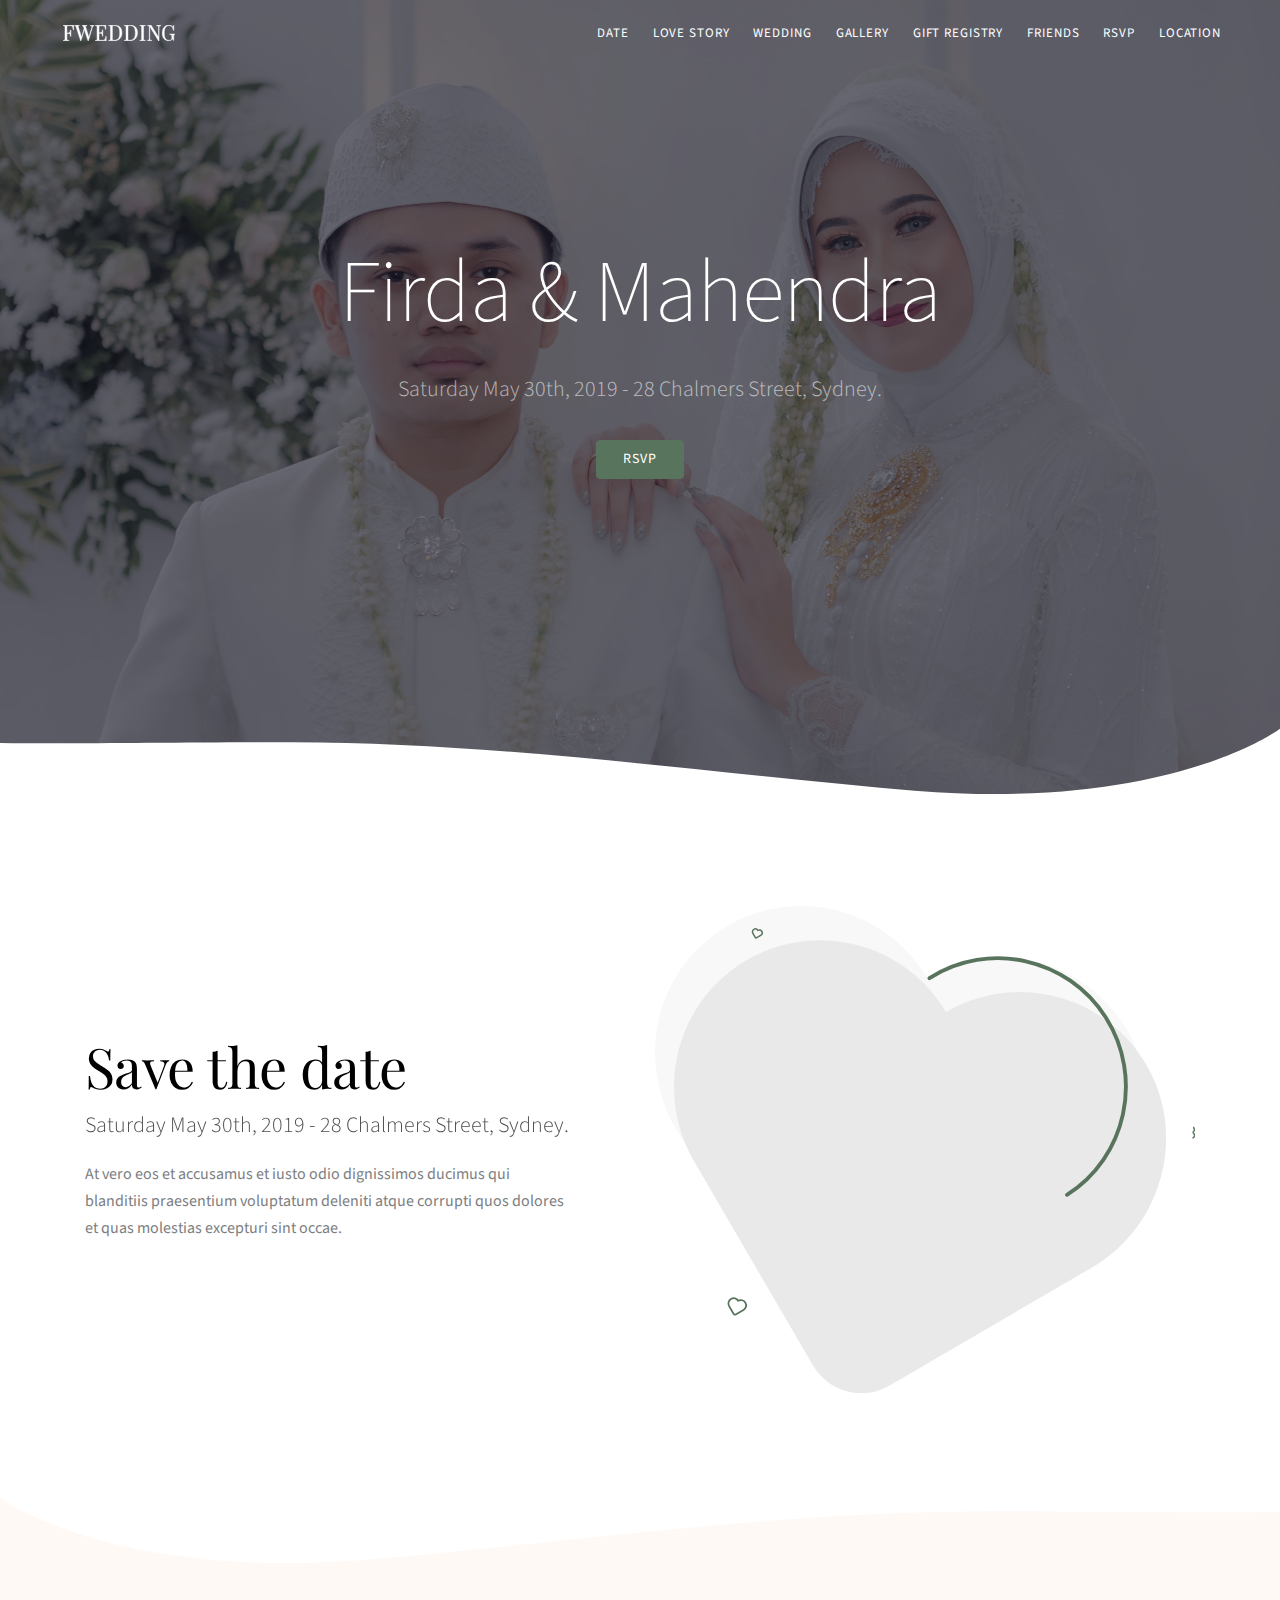
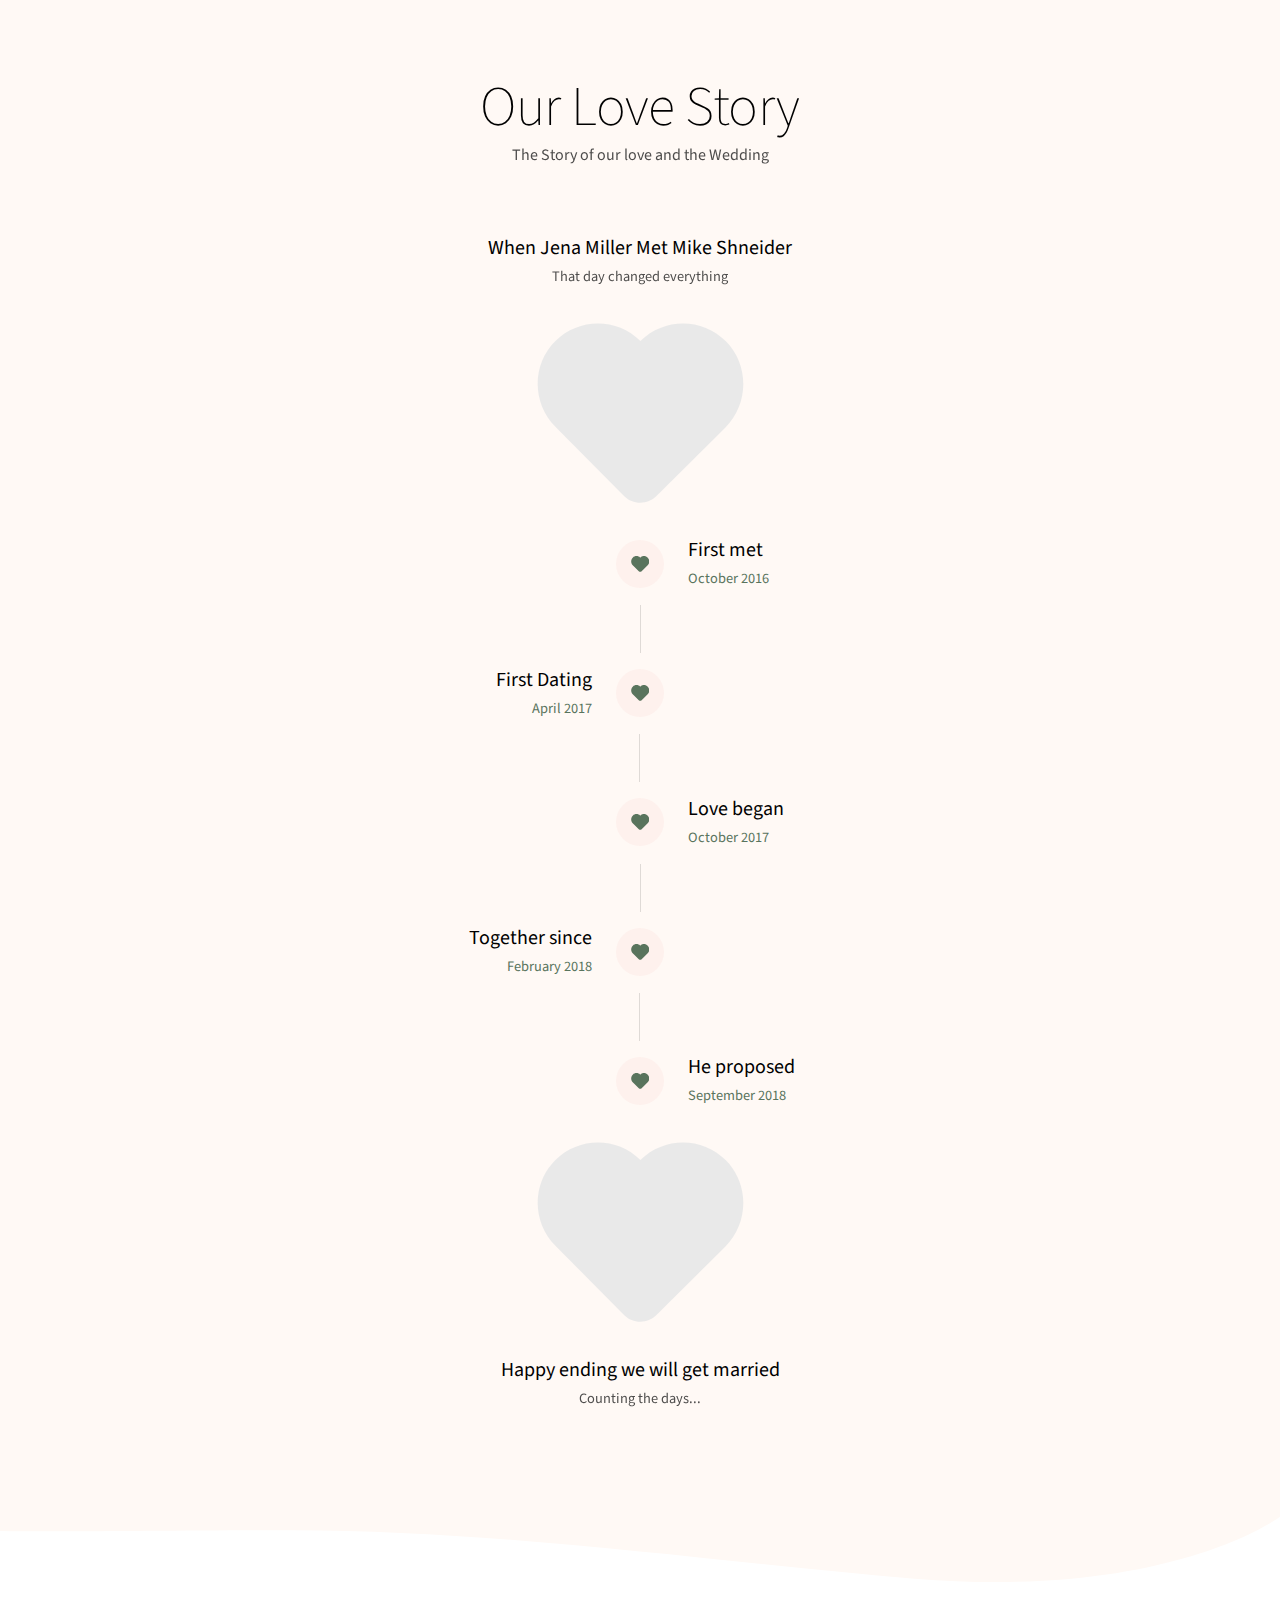
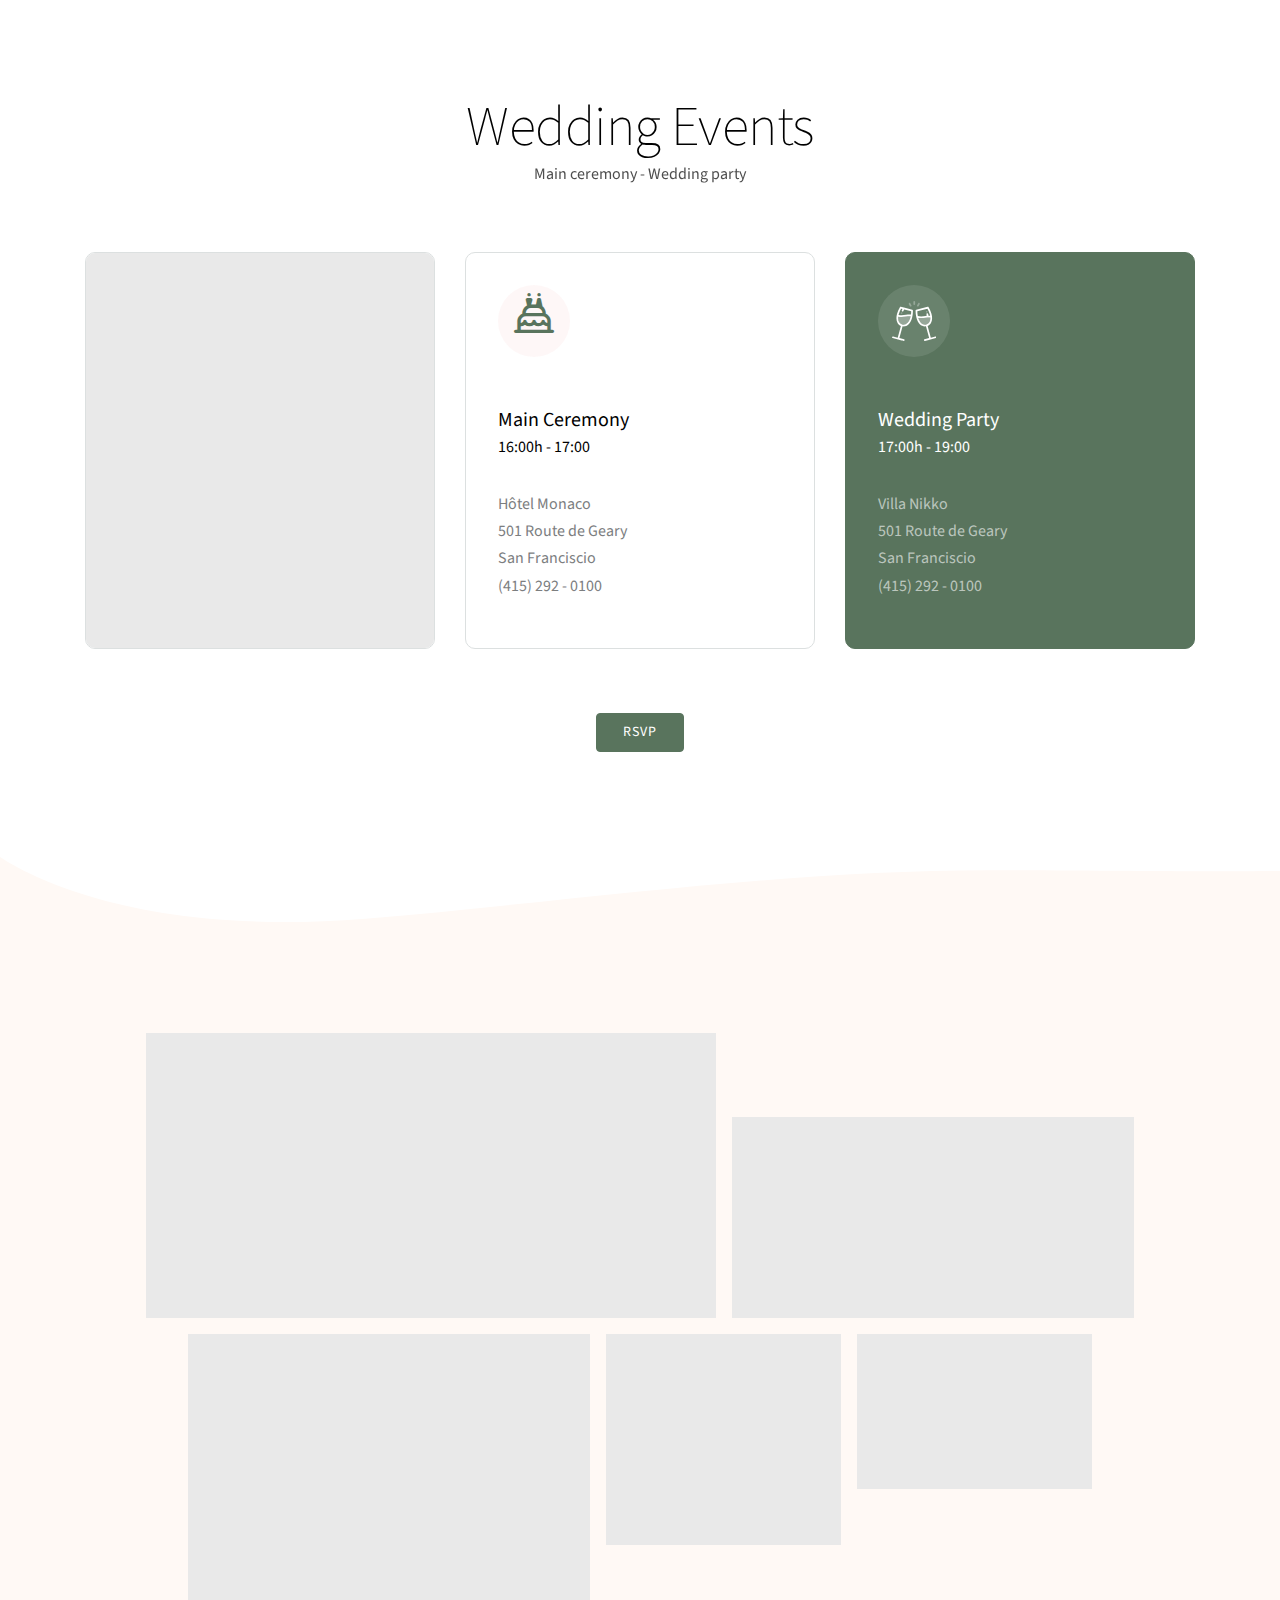
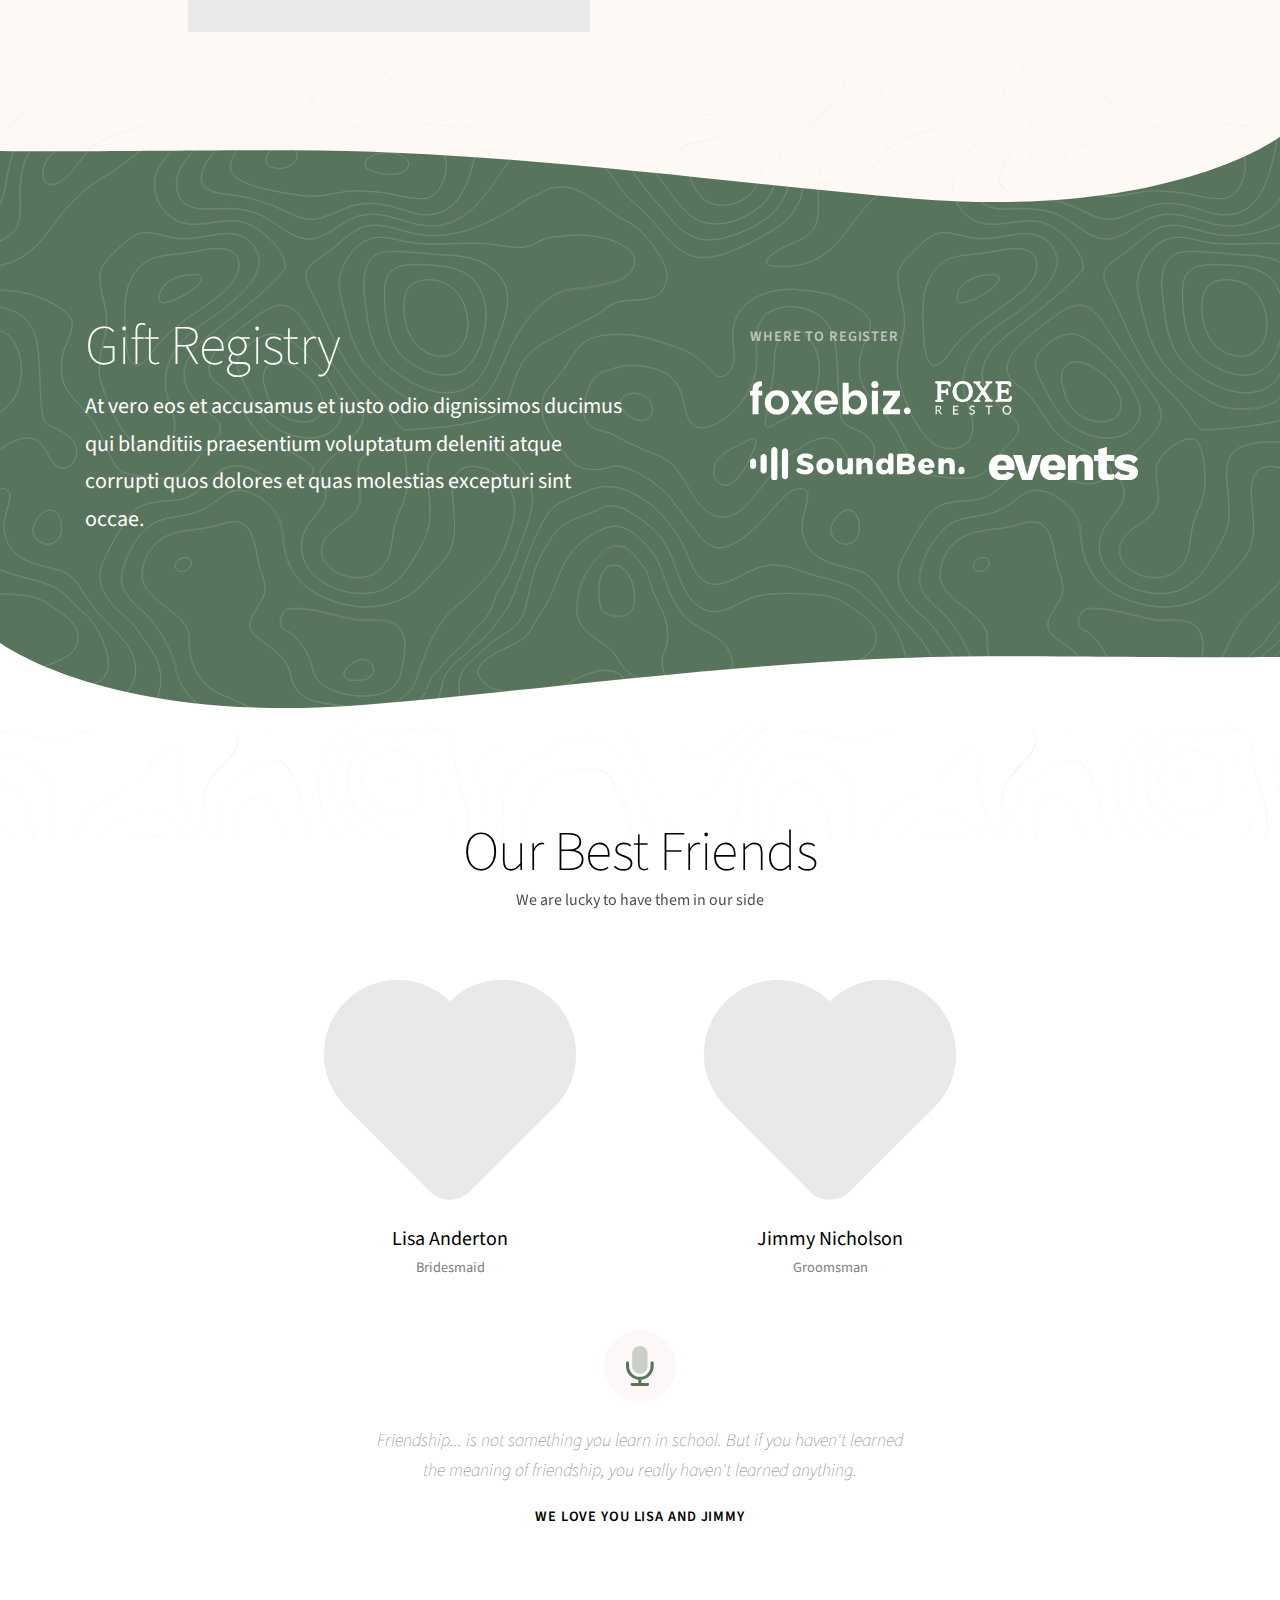
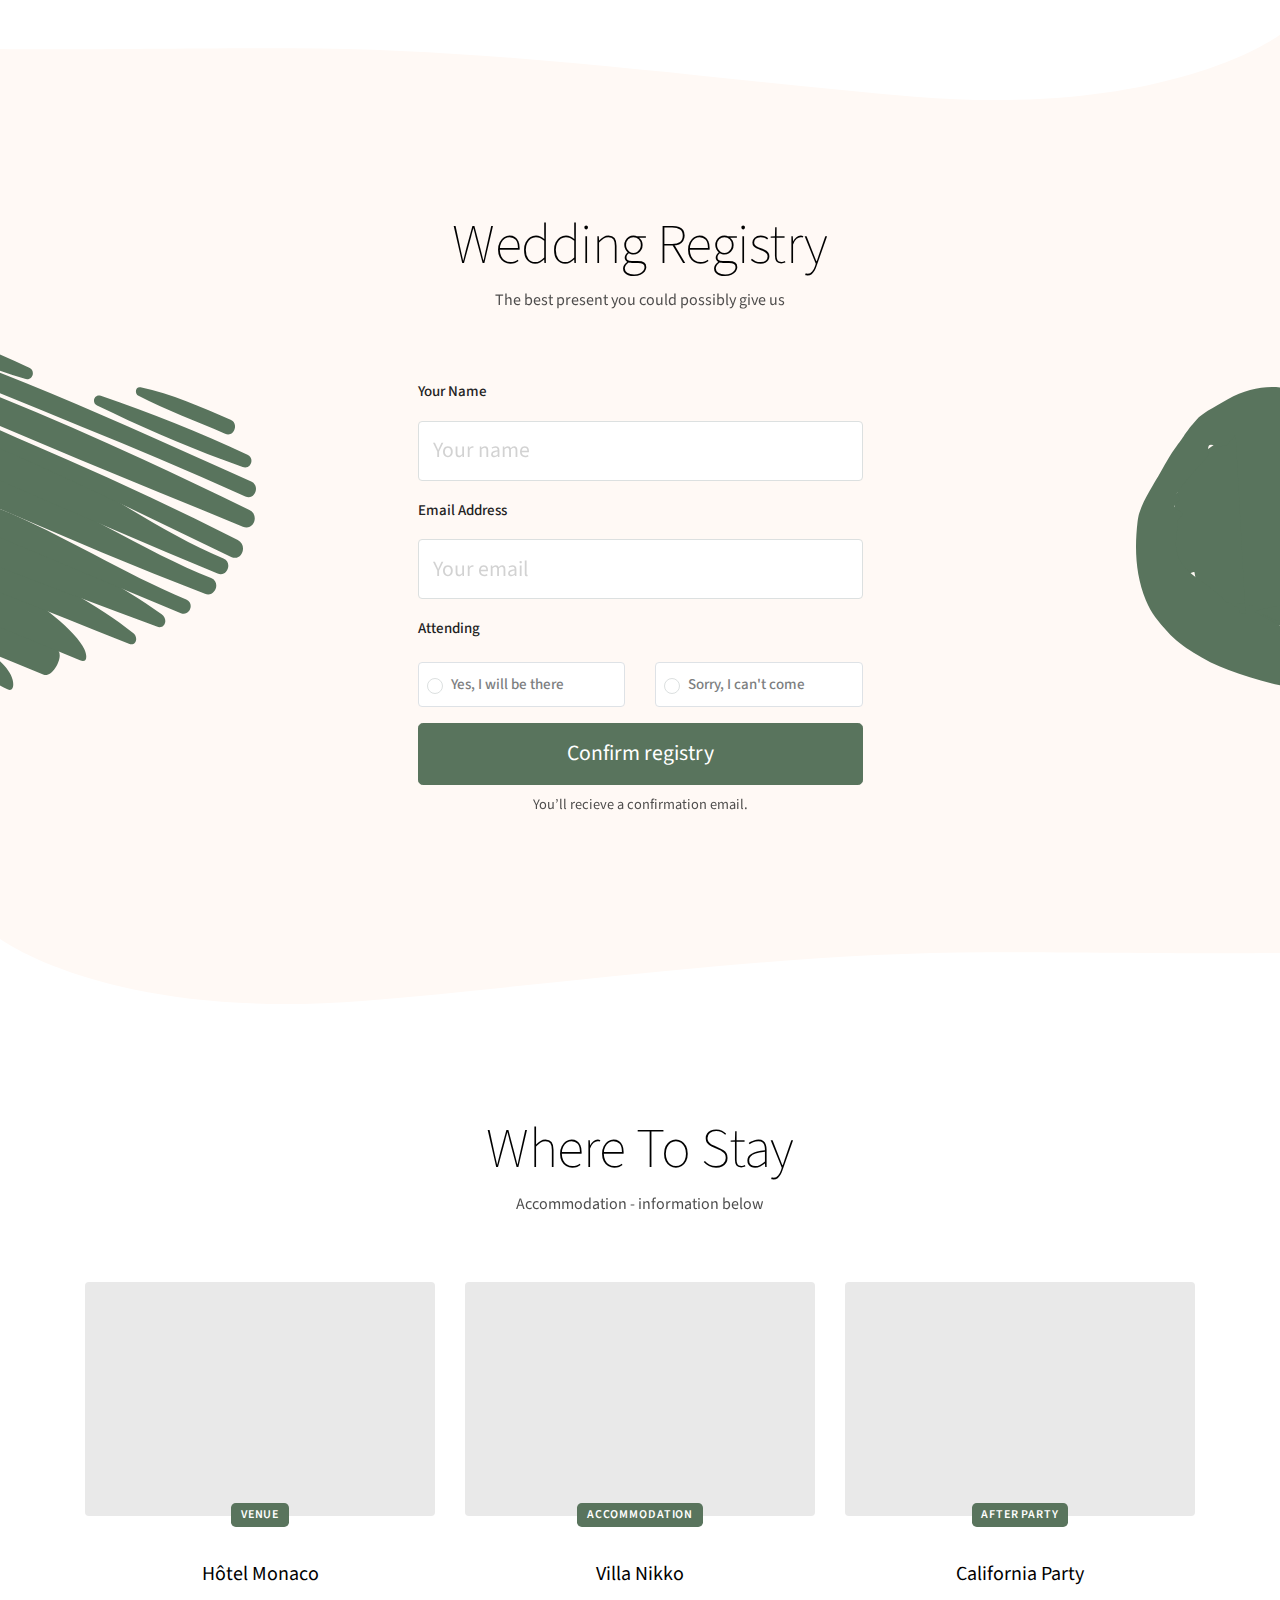
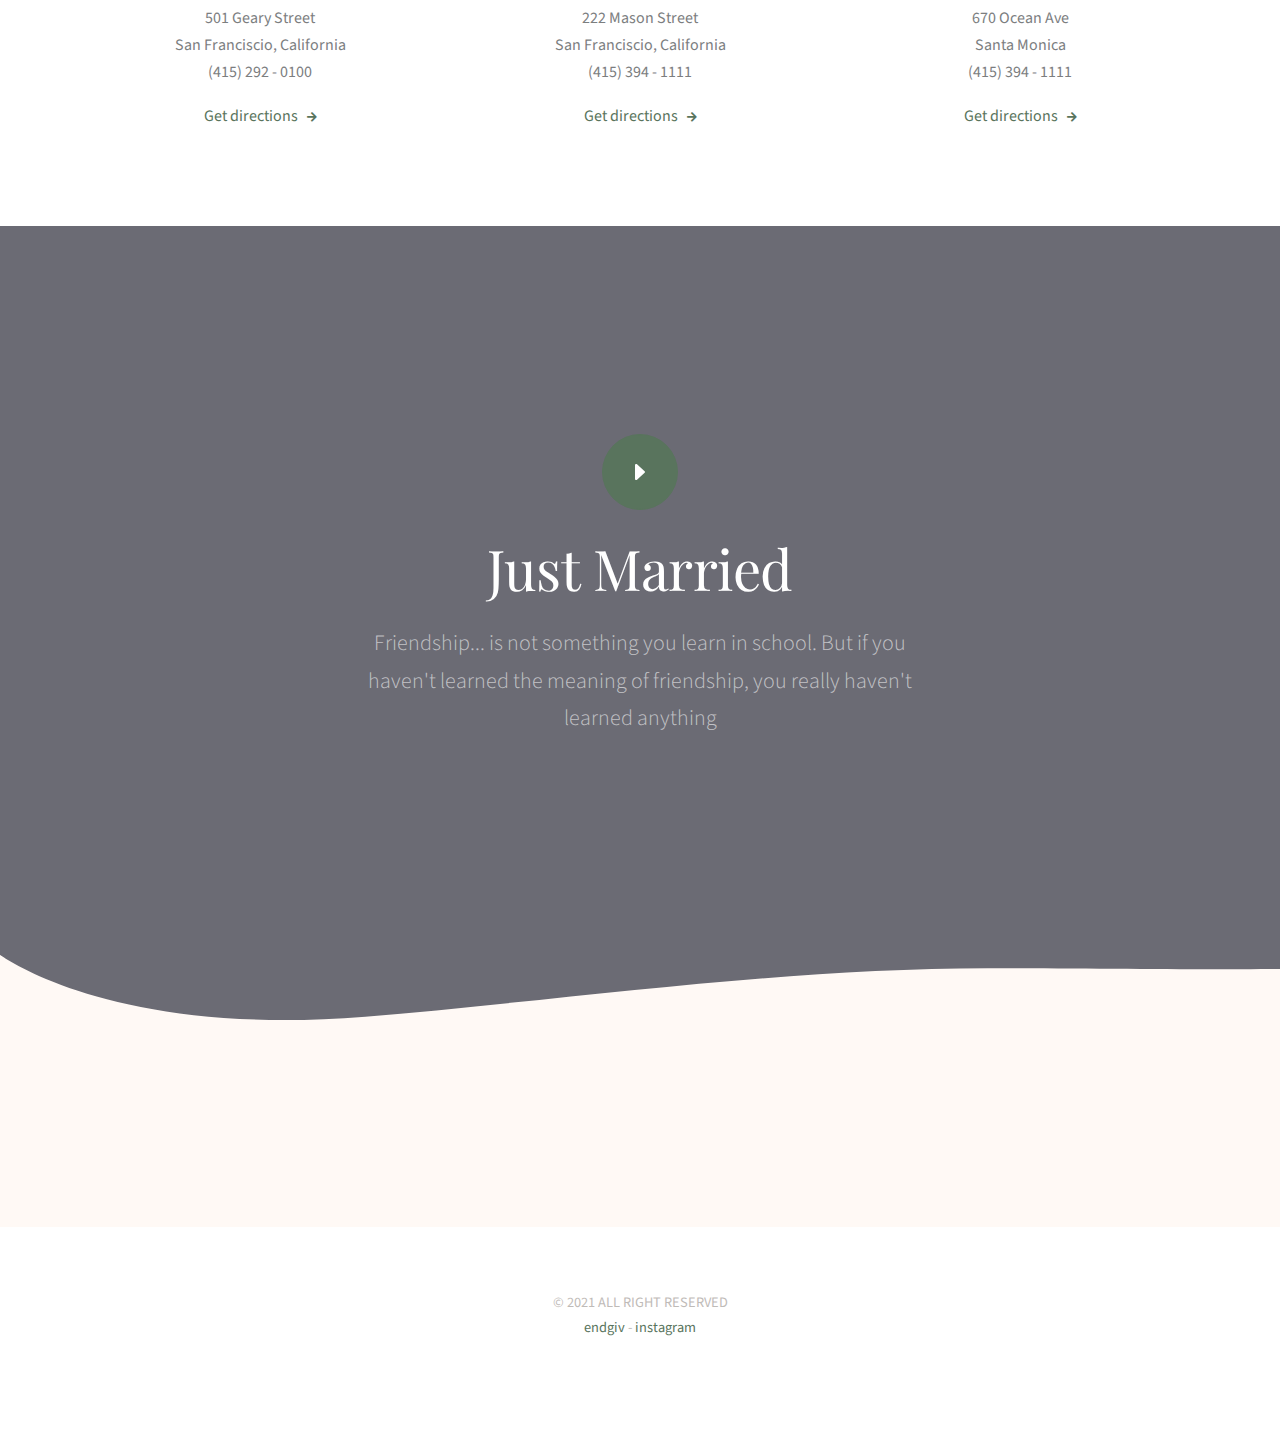
==== index.html @ cffd539f "add" ====
<!DOCTYPE html>
<html lang="en">
   <head>
      <!-- Metas -->
      <meta charset="utf-8">
      <title>Firda Mahendra Wedding</title>
      <meta name="description" content="">
      <meta name="viewport" content="width=device-width, initial-scale=1.0">
      <!-- Css -->
      <link href="css/bootstrap.css" rel="stylesheet" type="text/css" media="all" />
      <link href="css/main.css" rel="stylesheet" type="text/css" media="all" />
      <link href="css/magnific-popup.css" rel="stylesheet" type="text/css" media="all" />
      <link href="css/fonts.css" rel="stylesheet" type="text/css" media="all" />
      <link href="https://fonts.googleapis.com/css?family=Playfair+Display" rel="stylesheet">
      <link href="https://fonts.googleapis.com/css?family=Source+Sans+Pro:200,300,400,600,700" rel="stylesheet">
      <link href="css/uicons-regular-rounded.css" rel="stylesheet">
   </head>
   <body>
      <!-- Preloader -->
      <div class="loader">
         <!-- Preloader inner -->
         <div class="loader-inner">
            <svg width="120" height="220" viewbox="0 0 100 100" class="loading-spinner" version="1.1" xmlns="http://www.w3.org/2000/svg">
               <circle class="spinner" cx="50" cy="50" r="21" fill="#ffffff" stroke-width="2" />
            </svg>
         </div>
         <!-- End preloader inner -->
      </div>
      <!-- End preloader-->
      <!--Wrapper-->
      <div class="wrapper">
         <!--Header-->
         <header class="header default">
            <div class="header-section">
               <!--Container-->
               <div class="container-fluid ">
                  <nav class="navbar navbar-expand-lg header-navbar ml-0 ml-lg-5">
                     <a class=" navbar-brand navbar-logo scroll" href="#wrapper">
                     <img class="mb-0 logo-light" src="assets/svg/logo-light.svg" alt="">
                     <img class="mb-0 logo-dark" src="assets/svg/logo-dark.svg" alt="">
                     </a>
                     <button class="navbar-toggler btn-navbar-toggler" type="button" data-toggle="collapse" data-target=".nav-menu" aria-expanded="true" aria-label="Toggle navigation">
                     <span class="fa fa-bars"></span>
                     </button>
                     <div class="nav-menu collapse navbar-collapse navbar-collapse justify-content-end mr-5 ">
                        <ul class=" navbar-nav  header-navbar-nav">
                           <li><a class=" nav-link scroll" href="#resto">Date</a></li>
                           <li><a class=" nav-link scroll" href="#story">Love Story</a></li>
                           <li><a class=" nav-link scroll" href="#wedding">Wedding</a></li>
                           <li><a class=" nav-link scroll" href="#gallery">Gallery</a></li>
                           <li><a class=" nav-link scroll" href="#gift">Gift Registry</a></li>
                           <li><a class=" nav-link scroll" href="#friends">Friends</a></li>
                           <li><a class=" nav-link scroll" href="#rsvp">Rsvp</a></li>
                           <li><a class=" nav-link scroll" href="#location">Location</a></li>
                        </ul>
                     </div>
                  </nav>
               </div>
               <!--End container-->
            </div>
            
            
         </header>
         <!--Container-->
         <div class="container-fluid ">
            <nav class="navbar navbar-dark card card-body bg-primary navbar-expand d-md-none d-lg-none d-xl-none fixed-bottom justify-content-center show p-0">
                  <ul class="navbar-nav nav-justified w-100 d-flex align-items-center">
                     <li class="nav-item small"><a class=" nav-link text-center scroll" href="#resto">
                        <span class="fi fi-rr-calendar"></span><br>
                        <span class="small">Date</span></a></li>
                     <li class="nav-item small "><a class=" nav-link text-center scroll" href="#wedding">
                        <span class="fi fi-rr-cake-wedding"></span><br>
                        <span class="small">Wedding</span></a></li>
                     <li class="nav-item card large"><a class=" nav-link text-center scroll text-primary" href="#wrapper">
                        <span class="fa fa-home "></span><br>
                        <span class="small">Home</span></a></li>
                     <li class="nav-item small "><a class=" nav-link text-center scroll" href="#rsvp">
                        <span class="fi fi-rr-envelope"></span><br>
                        <span class="small">RSVP</span></a></li>
                     <li class="nav-item small "><a class=" nav-link text-center scroll" href="#location">
                        <span class="fi fi-rr-marker"></span><br>
                        <span class="small">Location</span></a></li>
                  </ul>
            </nav>
         </div>
         <!--End container-->
         <!--End header-->
         <!--Hero section-->
         <section class="gradient-overlay gradient-overlay-dark ">
            <img class="bg-image" src="assets/img/cover.jpg" alt="">
            <div class="container">
               <!--row-->
               <div class="row min-vh-80 align-items-center z-index-2 position-relative text-center">
                  <div class="col-12">
                     <h1 class="display-2  text-white mb-4">Firda &amp; Mahendra</h1>
                     <p class="font-weight-300 text-light  lead mb-5 ">Saturday May 30th, 2019 - 28 Chalmers Street, Sydney. </p>
                     <a href="#rsvp" class="btn btn-primary btn-wide-sm btn-sm  scroll">RSVP</a>
                  </div>
               </div>
               <!--End row-->
            </div>
            <!--End container-->
            <div class="curved-decoration ">


              <svg width="100%" height="100%" version="1.1" xmlns="http://www.w3.org/2000/svg" xmlns:xlink="http://www.w3.org/1999/xlink" x="0px" y="0px"
    viewBox="0 0 2560 168.6227" enable-background="new 0 0 2560 168.6227" xml:space="preserve">
<g>
</g>
<g>
   <path d="M2560,0c0,0-219.6543,165.951-730.788,124.0771c-383.3156-31.4028-827.2138-96.9514-1244.7139-96.9514
      c-212.5106,0-439,3.5-584.4982,1.5844l0,139.9126h2560V0z"/>
</g>
</svg>
            </div>
         </section>
         <!--End hero section-->
         <!--Date section-->
         <section id="resto" class=" ">
            <div class="container spacer-double-lg">
               <div class="row justify-content-lg-between align-items-center">
                  <div class="col-md-6 mb-5 mb-md-0">
                     <div class="pr-md-4">
                        <h1 class="font-secondary display-4">Save the date</h1>
                        <p class="lead font-weight-300 text-dark-gray opacity-8">Saturday May 30th, 2019 - 28 Chalmers Street, Sydney.</p>
                        <p class="mb-4 pr-5">At vero eos et accusamus et iusto odio dignissimos ducimus qui blanditiis praesentium voluptatum deleniti atque corrupti quos dolores et quas molestias excepturi sint occae.</p>
                        <div class="countdown row text-center"></div>
                     </div>
                  </div>
                  <div class="col-md-6">
                     <div class="svg-mask-container">
                        <svg version="1.1" id="p.svg" xmlns="http://www.w3.org/2000/svg" xmlns:xlink="http://www.w3.org/1999/xlink" x="0px" y="0px" viewBox="0 0 980.2914 884.5557" enable-background="new 0 0 980.2914 884.5557" xml:space="preserve">
                           <path opacity="0.05" fill="#59745d" d="M493.9887,130.1238L493.9887,130.1238C419.5373,4.797,257.8407-37.3296,131.6182,36.1312
                              C4.3062,110.2269-37.5245,274.4576,36.6059,401.6698l215.8423,370.3983c28.1165,48.2495,90.0233,64.5706,138.2729,36.4541
                              l368.4115-214.6845c127.2958-74.1791,172.7084-240.1479,98.7059-367.5465C783.976,99.1337,621.0024,56.1091,493.9887,130.1238z" />
                           <path fill="none" stroke="#59745d" stroke-width="3.1978" stroke-miterlimit="10" d="M151.0414,716.6817L151.0414,716.6817
                              c-2.6854-4.5204-8.5175-6.0399-13.0702-3.3902c-4.592,2.6725-6.1008,8.5961-3.427,13.1844l7.7851,13.3598
                              c1.0141,1.7403,3.247,2.3289,4.9873,1.3148l13.2881-7.7433c4.5914-2.6756,6.2294-8.6618,3.5602-13.257
                              C161.5008,715.5639,155.6226,714.0121,151.0414,716.6817z" />
                           <path fill="none" stroke="#59745d" stroke-width="2.7402" stroke-miterlimit="10" d="M186.6779,44.1803L186.6779,44.1803
                              c-1.4613-2.4599-4.635-3.2867-7.1125-1.8449c-2.4988,1.4543-3.3199,4.6778-1.8649,7.1747l4.2365,7.2701
                              c0.5519,0.947,1.767,1.2674,2.714,0.7155l7.2311-4.2138c2.4985-1.456,3.3899-4.7136,1.9374-7.2141
                              C192.3697,43.572,189.1709,42.7276,186.6779,44.1803z" />
                           <path fill="none" stroke="#59745d" stroke-width="2.5752" stroke-miterlimit="10" d="M978.3951,400.8979
                              c-0.5042,0.934-0.5042,2.0591,0,2.993c0.3052,0.4453,0.5839,0.9083,0.835,1.3862c0.5513,1.3705-0.4096,2.8669-1.3862,3.9854
                              c-0.6144,0.7089-1.3075,1.6697-0.8979,2.5203c0.1919,0.3133,0.4371,0.5904,0.7246,0.8192c2.0887,2.0325,2.1343,5.3734,0.1018,7.4622
                              c-0.5895,0.6058-1.3159,1.0612-2.1182,1.3277" />
                           <defs>
                              <mask id="mask">
                                 <path fill="#ffffff" d="M528.4855,192.3897L528.4855,192.3897C454.034,67.0629,292.3375,24.9363,166.115,98.3971
                                    C38.8029,172.4928-3.0277,336.7236,71.1027,463.9358L286.945,834.3341c28.1165,48.2495,90.0233,64.5706,138.2729,36.4541
                                    l368.4115-214.6845c127.2958-74.1792,172.7084-240.1479,98.7059-367.5465C818.4728,161.3996,655.4992,118.375,528.4855,192.3897z" />
                              </mask>
                           </defs>
                           <image mask="url(#mask)" width="981" height="885" xlink:href="assets/img/mask-lg.jpg" />
                           <g>
                              <path fill="none" stroke="#59745d" stroke-width="7" stroke-linecap="round" stroke-miterlimit="10" d="M747.8805,524.349
                                 c108.1955-68.637,139.1927-213.677,70.5558-321.8725S606.4696,62.2462,498.2741,130.8832l0,0" />
                           </g>
                        </svg>
                     </div>
                  </div>
               </div>
            </div>
            <div class="curved-decoration">
<svg  width="100%" height="100%" class="bg-secondary-svg" version="1.1" xmlns="http://www.w3.org/2000/svg" xmlns:xlink="http://www.w3.org/1999/xlink" x="0px" y="0px"
    viewBox="0 0 2560 168.6227" enable-background="new 0 0 2560 168.6227" xml:space="preserve">
<g>
</g>
<g>
   <path d="M0,0c0,0,219.6543,165.951,730.788,124.0771c383.3156-31.4028,827.2139-96.9514,1244.7139-96.9514
      c212.5106,0,438.9999,3.5,584.4982,1.5844v139.9126H0V0z"/>
</g>
</svg>
            </div>
         </section>
         <!--End date section-->
         <section id="story" class=" bg-secondary spacer-one-top-lg">
            <!--Container-->
            <div class="container spacer-one-bottom-lg">
               <!--Row-->
               <div class="row justify-content-center">
                  <div class="col">
                     <div class=" text-center mb-5 pb-5">
                        <h1 class="display-4 mb-0">Our Love Story</h1>
                        <p class="w-md-40 mb-0 mx-auto text-dark-gray opacity-8 ">The Story of our love and the Wedding</p>
                     </div>
                  </div>
               </div>
               <!--End row-->
               <div class="row  justify-content-center">
                  <div class="col-lg-12 text-center">
                     <div class="mb-3 pb-3">
                        <h5 class="mb-0"> When Jena Miller Met Mike Shneider</h5>
                        <span class="small text-dark-gray opacity-8">That day changed everything</span>
                     </div>
                  </div>
                  <div class="col-md-3 d-flex flex-column align-items-center">
                     <div class="mb-3 pb-3 px-4">
                        <div class="svg-mask-container">
                           <svg width="100%" height="100%" version="1.1" xmlns="http://www.w3.org/2000/svg" xmlns:xlink="http://www.w3.org/1999/xlink" x="0px" y="0px" viewBox="0 0 607 532" enable-background="new 0 0 607 532" xml:space="preserve">
                              <defs>
                                 <mask id="mask-small-1">
                                    <path fill="#FFFFFF" d="M303.2954,55.7655L303.2954,55.7655c-68.9887-68.3032-180.269-68.3601-249.3155,0.1402
                                       c-69.6423,69.0921-69.0838,181.9562,0.0139,251.5284l201.1888,202.5704c26.2076,26.3876,68.8445,26.5335,95.2321,0.3258
                                       l201.4838-200.1096c69.6179-69.1431,71.0768-183.7278,2.0303-253.4415C485.013-12.8027,372.7591-13.2244,303.2954,55.7655z" />
                                 </mask>
                              </defs>
                              <image mask="url(#mask-small-1)" width="607" height="532" xlink:href="assets/img/mask-md.jpg" />
                           </svg>
                        </div>
                     </div>
                  </div>
               </div>
               <div class="row">
                  <div class="col d-flex flex-column align-items-center">
                     <ol class="story mb-0">
                        <li>
                           <div class="story-icon bg-icon-primary">
                              <svg version="1.1" class="icon-svg" xmlns="http://www.w3.org/2000/svg" xmlns:xlink="http://www.w3.org/1999/xlink" x="0px" y="0px" viewBox="0 0 107 93" enable-background="new 0 0 107 93" xml:space="preserve">
                                 <path fill="#59745d" d="M53.6825,9.4436L53.6825,9.4436C41.6532-2.4793,22.2392-2.5,10.1866,9.4439
                                    c-12.1565,12.0471-12.07,31.7375-0.0219,43.8819l35.08,35.3601c4.5697,4.6061,12.0081,4.6357,16.6142,0.0661l35.1704-34.8918
                                    c12.1523-12.056,12.4179-32.0464,0.3787-44.2154C85.3917-2.5013,65.8078-2.5857,53.6825,9.4436z" />
                              </svg>
                           </div>
                           <div>
                              <h5 class="mb-0">First met</h5>
                              <span class="small text-primary">October 2016</span>
                           </div>
                        </li>
                        <li>
                           <div class="story-icon bg-icon-primary">
                              <svg version="1.1" class="icon-svg" xmlns="http://www.w3.org/2000/svg" xmlns:xlink="http://www.w3.org/1999/xlink" x="0px" y="0px" viewBox="0 0 107 93" enable-background="new 0 0 107 93" xml:space="preserve">
                                 <path fill="#59745d" d="M53.6825,9.4436L53.6825,9.4436C41.6532-2.4793,22.2392-2.5,10.1866,9.4439
                                    c-12.1565,12.0471-12.07,31.7375-0.0219,43.8819l35.08,35.3601c4.5697,4.6061,12.0081,4.6357,16.6142,0.0661l35.1704-34.8918
                                    c12.1523-12.056,12.4179-32.0464,0.3787-44.2154C85.3917-2.5013,65.8078-2.5857,53.6825,9.4436z" />
                              </svg>
                           </div>
                           <div>
                              <h5 class="mb-0">First Dating</h5>
                              <span class="small text-primary">April 2017</span>
                           </div>
                        </li>
                        <li>
                           <div class="story-icon bg-icon-primary">
                              <svg  version="1.1" class="icon-svg" xmlns="http://www.w3.org/2000/svg" xmlns:xlink="http://www.w3.org/1999/xlink" x="0px" y="0px" viewBox="0 0 107 93" enable-background="new 0 0 107 93" xml:space="preserve">
                                 <path fill="#59745d" d="M53.6825,9.4436L53.6825,9.4436C41.6532-2.4793,22.2392-2.5,10.1866,9.4439
                                    c-12.1565,12.0471-12.07,31.7375-0.0219,43.8819l35.08,35.3601c4.5697,4.6061,12.0081,4.6357,16.6142,0.0661l35.1704-34.8918
                                    c12.1523-12.056,12.4179-32.0464,0.3787-44.2154C85.3917-2.5013,65.8078-2.5857,53.6825,9.4436z" />
                              </svg>
                           </div>
                           <div>
                              <h5 class="mb-0">Love began</h5>
                              <span class="small text-primary">October 2017</span>
                           </div>
                        </li>
                        <li>
                           <div class="story-icon bg-icon-primary">
                              <svg version="1.1" class="icon-svg" xmlns="http://www.w3.org/2000/svg" xmlns:xlink="http://www.w3.org/1999/xlink" x="0px" y="0px" viewBox="0 0 107 93" enable-background="new 0 0 107 93" xml:space="preserve">
                                 <path fill="#59745d" d="M53.6825,9.4436L53.6825,9.4436C41.6532-2.4793,22.2392-2.5,10.1866,9.4439
                                    c-12.1565,12.0471-12.07,31.7375-0.0219,43.8819l35.08,35.3601c4.5697,4.6061,12.0081,4.6357,16.6142,0.0661l35.1704-34.8918
                                    c12.1523-12.056,12.4179-32.0464,0.3787-44.2154C85.3917-2.5013,65.8078-2.5857,53.6825,9.4436z" />
                              </svg>
                           </div>
                           <div>
                              <h5 class="mb-0">Together since</h5>
                              <span class="small text-primary">February 2018</span>
                           </div>
                        </li>
                        <li>
                           <div class="story-icon bg-icon-primary">
                              <svg version="1.1" class="icon-svg" xmlns="http://www.w3.org/2000/svg" xmlns:xlink="http://www.w3.org/1999/xlink" x="0px" y="0px" viewBox="0 0 107 93" enable-background="new 0 0 107 93" xml:space="preserve">
                                 <path fill="#59745d" d="M53.6825,9.4436L53.6825,9.4436C41.6532-2.4793,22.2392-2.5,10.1866,9.4439
                                    c-12.1565,12.0471-12.07,31.7375-0.0219,43.8819l35.08,35.3601c4.5697,4.6061,12.0081,4.6357,16.6142,0.0661l35.1704-34.8918
                                    c12.1523-12.056,12.4179-32.0464,0.3787-44.2154C85.3917-2.5013,65.8078-2.5857,53.6825,9.4436z" />
                              </svg>
                           </div>
                           <div>
                              <h5 class="mb-0">He proposed</h5>
                              <span class="small text-primary">September 2018</span>
                           </div>
                        </li>
                     </ol>
                  </div>
               </div>
               <div class="row  justify-content-center">
                  <div class="col-md-3 d-flex flex-column align-items-center">
                     <div class="mb-3 pb-3 mt-3 pt-3 px-4">
                        <div class="svg-mask-container">
                           <svg width="100%" height="100%" version="1.1" xmlns="http://www.w3.org/2000/svg" xmlns:xlink="http://www.w3.org/1999/xlink" x="0px" y="0px" viewBox="0 0 607 532" enable-background="new 0 0 607 532" xml:space="preserve">
                              <defs>
                                 <mask id="mask-small-2">
                                    <path fill="#FFFFFF" d="M303.2954,55.7655L303.2954,55.7655c-68.9887-68.3032-180.269-68.3601-249.3155,0.1402
                                       c-69.6423,69.0921-69.0838,181.9562,0.0139,251.5284l201.1888,202.5704c26.2076,26.3876,68.8445,26.5335,95.2321,0.3258
                                       l201.4838-200.1096c69.6179-69.1431,71.0768-183.7278,2.0303-253.4415C485.013-12.8027,372.7591-13.2244,303.2954,55.7655z" />
                                 </mask>
                              </defs>
                              <image mask="url(#mask-small-2)" width="607" height="532" xlink:href="assets/img/mask-md.jpg" />
                           </svg>
                        </div>
                     </div>
                  </div>
                  <div class="col-lg-12 text-center">
                     <div class="">
                        <h5 class="mb-0"> Happy ending we will get married</h5>
                        <span class="small text-dark-gray opacity-8">Counting the days...</span>
                     </div>
                  </div>
               </div>
            </div>
            <!--End container-->
            <div class="curved-decoration ">
               <svg width="100%" height="100%" class="bg-white-svg" version="1.1" xmlns="http://www.w3.org/2000/svg" xmlns:xlink="http://www.w3.org/1999/xlink" x="0px" y="0px"
    viewBox="0 0 2560 168.6227" enable-background="new 0 0 2560 168.6227" xml:space="preserve">
<g>
</g>
<g>
   <path d="M2560,0c0,0-219.6543,165.951-730.788,124.0771c-383.3156-31.4028-827.2138-96.9514-1244.7139-96.9514
      c-212.5106,0-439,3.5-584.4982,1.5844l0,139.9126h2560V0z"/>
</g>
</svg>
            </div>
         </section>
         <section id="wedding" class="spacer-one-top-lg">
            <!--Container-->
            <div class="container spacer-one-bottom-lg">
               <!--Row-->
               <div class="row justify-content-center">
                  <div class="col">
                     <div class=" text-center mb-5 pb-5">
                        <h1 class="display-4 mb-0">Wedding Events</h1>
                        <p class="w-md-40 mb-0 mx-auto text-dark-gray opacity-8 ">Main ceremony - Wedding party</p>
                     </div>
                  </div>
               </div>
               <!--End row-->
               <!--Row-->
               <div class="row">
                  <div class="col-md-6 col-lg-4 d-flex mb-4 mb-lg-0 display-state ">
                     <div class="card card-icon-2 card-body justify-content-between">
                        <img class="bg-image" src="assets/img/1.jpg" alt="">
                     </div>
                  </div>
                  <div class="col-md-6 col-lg-4 d-flex mb-4 mb-lg-0">
                     <div class="card card-body justify-content-between">
                        <div class="icon-round mb-5 mb-md-5  bg-icon-primary">
                        <span class=" fi fi-rr-cake-wedding text-primary" style="font-size: 40px;"></span>
                        </div>
                        <h5 class="mb-0">Main Ceremony</h5>
                        <h6 class="mb-5">16:00h - 17:00</h6>
                        <p class="text-align-center">Hôtel Monaco
                           <br>501 Route de Geary
                           <br>San Franciscio
                           <br>(415) 292 - 0100
                        </p>
                     </div>
                  </div>
                  <div class="col-md-6 col-lg-4 d-flex ">
                     <div class="card card-body justify-content-between bg-primary text-light">
                        <div class="icon-round mb-3 mb-md-5  bg-icon-white">
                           <svg class="icon-svg" version="1.1" xmlns="http://www.w3.org/2000/svg" xmlns:xlink="http://www.w3.org/1999/xlink" x="0px" y="0px" viewBox="0 0 512 460" enable-background="new 0 0 512 460;" xml:space="preserve">
                              <g>
                                 <g>
                                    <path fill="#FFFFFF" d="M240.8,110.7c-0.1-4.5-3.1-8.3-7.4-9.4L138,76.1c0,0,0,0,0,0L102,66.7c-4.3-1.1-8.8,0.7-11.1,4.4
                                       c-14.4,23.3-25.7,49.3-32.7,75.1c-11.7,43-9.7,79.9,5.7,106.7c9,15.5,22.1,26.9,38.3,33.4L65.6,421.3l-53-14
                                       c-5.3-1.4-10.8,1.8-12.2,7.1c-1.4,5.3,1.8,10.8,7.1,12.2c0,0,62.5,16.5,62.5,16.5c0,0,62.7,16.5,62.7,16.5
                                       c0.9,0.2,1.7,0.3,2.6,0.3c4.4,0,8.5-3,9.7-7.5c1.4-5.3-1.8-10.8-7.1-12.2l-52.9-13.9l36.8-135c3.6,0.5,7.2,0.8,10.8,0.8
                                       c44.6,0,81.4-37.5,98.5-100.3C238,166.1,241.4,138,240.8,110.7z M211.7,186.6c-14.6,53.6-44.2,85.5-79.2,85.5
                                       c-5.1,0-10.3-0.7-15.4-2c-15.4-4.1-27.8-13.5-35.7-27.2c-9.4-16.3-12.6-37.8-9.5-63.1c13.4,2.2,26,3,37.9,3
                                       c19.7,0,37.6-2.2,54.2-4.3c18.8-2.3,35.5-4.4,50.3-2.5C213.5,179.5,212.6,183.1,211.7,186.6z M218,156.3
                                       c-17.7-2.4-36.6-0.1-56.4,2.4c-25.3,3.1-53.7,6.6-86.2,1.4c0.7-2.9,1.4-5.7,2.2-8.7c5.9-21.6,15.1-43.4,26.6-63.5l15.9,4.2
                                       c-2.9,5.6-5.5,11.3-7.6,15.9c-2.2,5,0,11,5.1,13.2c1.3,0.6,2.7,0.9,4.1,0.9c3.8,0,7.5-2.2,9.1-5.9c3.2-7.3,6.4-13.7,9.2-18.8
                                       l80.9,21.3C220.8,131.2,219.8,143.9,218,156.3z" />
                                 </g>
                              </g>
                              <g opacity="0.3">
                                 <g>
                                    <path fill="#FFFFFF" d="M256,0c-5.5,0-10,4.5-10,10v26.1c0,5.5,4.5,10,10,10c5.5,0,10-4.5,10-10V10C266,4.5,261.5,0,256,0z" />
                                 </g>
                              </g>
                              <g opacity="0.3">
                                 <g>
                                    <path fill="#FFFFFF" d="M223.6,49l-13.2-22.6c-2.8-4.8-8.9-6.4-13.7-3.6c-4.8,2.8-6.4,8.9-3.6,13.7l13.2,22.6
                                       c1.9,3.2,5.2,4.9,8.6,4.9c1.7,0,3.5-0.4,5.1-1.4C224.8,59.9,226.4,53.8,223.6,49z" />
                                 </g>
                              </g>
                              <g opacity="0.3">
                                 <g>
                                    <path fill="#FFFFFF" d="M315.3,22.9c-4.8-2.8-10.9-1.2-13.7,3.6L288.4,49c-2.8,4.8-1.2,10.9,3.6,13.7c1.6,0.9,3.3,1.4,5,1.4
                                       c3.4,0,6.8-1.8,8.6-4.9l13.2-22.6C321.7,31.8,320.1,25.7,315.3,22.9z" />
                                 </g>
                              </g>
                              <g opacity="0.3">
                                 <g>
                                    <path fill="#FFFFFF" d="M408.6,120.7C408.6,120.7,408.6,120.7,408.6,120.7c-1.7-5.3-7.2-8.2-12.5-6.7c-5.3,1.6-8.3,7.2-6.7,12.5
                                       c0,0.1,0,0.2,0.1,0.2c1.4,4.3,5.3,7,9.5,7c1,0,2-0.1,3-0.5C407.3,131.6,410.2,126,408.6,120.7z" />
                                 </g>
                              </g>
                              <g opacity="0.3">
                                 <g>
                                    <circle fill="#FFFFFF" cx="110" cy="138" r="10" />
                                 </g>
                              </g>
                              <g>
                                 <g>
                                    <g>
                                       <path fill="#FFFFFF" d="M442,443.1C442,443.1,442,443.1,442,443.1l-62.2,16.4C385.7,458,442,443.1,442,443.1z" />
                                       <path fill="#FFFFFF" d="M379.8,459.5c-0.3,0.1-0.5,0.1-0.5,0.1L379.8,459.5z" />
                                       <path fill="#FFFFFF" d="M511.7,414.4c-1.4-5.3-6.9-8.5-12.2-7.1l-53,14l-36.8-135.1c16.2-6.5,29.4-17.9,38.3-33.4
                                          c15.5-26.8,17.5-63.7,5.8-106.7c-7-25.8-18.3-51.7-32.7-75.1c-2.3-3.7-6.8-5.5-11.1-4.4l-131.3,34.6c-4.3,1.1-7.3,5-7.4,9.4
                                          c-0.5,24.6,2.2,49.7,7.8,73.3c0.1,0.3,0.1,0.7,0.2,1c0.6,2.3,1.1,4.6,1.8,6.8c17.1,62.8,53.9,100.3,98.5,100.3c0,0,0,0,0,0
                                          c3.6,0,7.2-0.3,10.8-0.8l36.8,135l-52.9,13.9c-5.3,1.4-8.5,6.9-7.1,12.2c1.2,4.5,5.2,7.5,9.7,7.5c0.8,0,1.7-0.1,2.6-0.3
                                          l62.7-16.5c0,0,0,0,0,0l62.5-16.5C509.9,425.2,513.1,419.8,511.7,414.4z M291.2,118.7l116.6-30.8c11.6,20,20.8,41.8,26.6,63.5
                                          c1.7,6.3,3.1,12.4,4.2,18.3c-6.1-0.6-12.3-0.7-18.6-0.4c-1.1-7.3-2.7-15-4-20.9c-1.2-5.4-6.6-8.8-12-7.5c-5.4,1.2-8.8,6.6-7.5,12
                                          c1.5,6.7,2.7,12.8,3.5,18.1c-4.5,0.5-9.1,1.1-13.7,1.7c-26,3.3-55.2,7-89.1,1C293.3,155.8,291.3,137.1,291.2,118.7z M379.5,272.1
                                          C379.5,272.1,379.5,272.1,379.5,272.1c-33.2,0-61.6-28.8-76.8-77.4c11.1,1.5,21.8,2.2,31.9,2.2c19.7,0,37.6-2.3,54.2-4.4
                                          c19.6-2.5,36.9-4.7,52.2-2.3c1.2,20.8-2.3,38.7-10.4,52.7c-7.9,13.7-20.3,23.1-35.7,27.2C389.8,271.4,384.6,272.1,379.5,272.1z" />
                                    </g>
                                 </g>
                              </g>
                              <path opacity="0.3" fill="#FFFFFF" d="M211.7,186.6c-14.6,53.6-44.2,85.5-79.2,85.5c-5.1,0-10.3-0.7-15.4-2c-15.4-4.1-27.8-13.5-35.7-27.2
                                 c-9.4-16.3-12.6-37.8-9.5-63.1c13.4,2.2,26,3,37.9,3c19.7,0,37.6-2.2,54.2-4.3c18.8-2.3,35.5-4.4,50.3-2.5
                                 C213.5,179.5,212.6,183.1,211.7,186.6z" />
                              <path opacity="0.3" fill="#FFFFFF" d="M379.5,272.1C379.5,272.1,379.5,272.1,379.5,272.1c-33.2,0-61.6-28.8-76.8-77.4c11.1,1.5,21.8,2.2,31.9,2.2
                                 c19.7,0,37.6-2.3,54.2-4.4c19.6-2.5,36.9-4.7,52.2-2.3c1.2,20.8-2.3,38.7-10.4,52.7c-7.9,13.7-20.3,23.1-35.7,27.2
                                 C389.8,271.4,384.6,272.1,379.5,272.1" />
                           </svg>
                        </div>
                        <h5 class="mb-0 text-white">Wedding Party</h5>
                        <h6 class="mb-5 text-white">17:00h - 19:00</h6>
                        <p class="text-align-center">Villa Nikko
                           <br>501 Route de Geary
                           <br>San Franciscio
                           <br>(415) 292 - 0100
                        </p>
                     </div>
                  </div>
               </div>
               <!--End row-->
               <!--Row-->
               <div class="row">
                  <div class="col">
                     <div class=" text-center mt-5 pt-5">
                        <a href="#rsvp" class="btn btn-primary btn-wide-sm btn-sm  scroll">RSVP</a>
                     </div>
                  </div>
                  <!--End row-->
               </div>
               <!--End container-->
            </div>
            <div class="curved-decoration">
               <svg width="100%" height="100%" class="bg-secondary-svg" version="1.1" xmlns="http://www.w3.org/2000/svg" xmlns:xlink="http://www.w3.org/1999/xlink" x="0px" y="0px" viewBox="0 0 2560 168.6227" enable-background="new 0 0 2560 168.6227" xml:space="preserve">
<g>
</g>
<g>
   <path d="M0,0c0,0,219.6543,165.951,730.788,124.0771c383.3156-31.4028,827.2139-96.9514,1244.7139-96.9514
      c212.5106,0,438.9999,3.5,584.4982,1.5844v139.9126H0V0z"></path>
</g>
</svg>
            </div>
         </section>
         <section id="gallery" class="bg-secondary ">
            <div class="container spacer-double-lg">
               <div class="col-lg-11 mx-lg-auto">
                  <div class="row justify-content-center card-gutters">
                     <div class="col-7 mb-3">
                        <a href="assets/img/offset/large/1.jpg" class="popup-image hover-effect d-block">
                           <img class="img-fluid" src="assets/img/offset/1.jpg" alt="">
                           <span class="hover-effect-container">
                              <span class="hover-effect-icon has-svg">
                                 <svg version="1.1"  xmlns="http://www.w3.org/2000/svg" xmlns:xlink="http://www.w3.org/1999/xlink" x="0px" y="0px"
                                    viewBox="0 0 73.6404 64.5606" enable-background="new 0 0 73.6404 64.5606" xml:space="preserve">
                                    <g>
                                       <path fill="#59745d" d="M36.904,6.66L36.904,6.66C28.5329-1.7395,14.9401-1.8373,6.4502,6.4736
                                          c-8.5632,8.3827-8.5871,22.1694-0.2037,30.724l24.4097,24.9081c3.1797,3.2446,8.3876,3.2973,11.6323,0.1176l24.7745-24.2787
                                          c8.5602-8.3889,8.832-22.3842,0.4549-30.956C59.1567-1.5672,45.4453-1.7103,36.904,6.66z"/>
                                       <path fill="#FFFFFF" d="M44.695,28.8005c0-0.4883-0.3996-0.8879-0.8879-0.8879h-4.4394v-4.4394
                                          c0-0.4883-0.3996-0.8879-0.8879-0.8879h-2.9596c-0.4883,0-0.8879,0.3996-0.8879,0.8879v4.4394h-4.4394
                                          c-0.4883,0-0.8879,0.3995-0.8879,0.8879v2.9596c0,0.4883,0.3996,0.8879,0.8879,0.8879h4.4394v4.4394
                                          c0,0.4883,0.3996,0.8879,0.8879,0.8879h2.9596c0.4883,0,0.8879-0.3996,0.8879-0.8879V32.648h4.4394
                                          c0.4883,0,0.8879-0.3995,0.8879-0.8879V28.8005z"/>
                                    </g>
                                 </svg>
                              </span>
                           </span>
                        </a>
                     </div>
                     <div class="col-5 align-self-end mb-3">
                        <a href="assets/img/offset/large/2.jpg" class="popup-image hover-effect d-block">
                           <img class="img-fluid" src="assets/img/offset/2.jpg" alt="">
                           <span class="hover-effect-container">
                              <span class="hover-effect-icon has-svg">
                                 <svg version="1.1"  xmlns="http://www.w3.org/2000/svg" xmlns:xlink="http://www.w3.org/1999/xlink" x="0px" y="0px"
                                    viewBox="0 0 73.6404 64.5606" enable-background="new 0 0 73.6404 64.5606" xml:space="preserve">
                                    <g>
                                       <path fill="#59745d" d="M36.904,6.66L36.904,6.66C28.5329-1.7395,14.9401-1.8373,6.4502,6.4736
                                          c-8.5632,8.3827-8.5871,22.1694-0.2037,30.724l24.4097,24.9081c3.1797,3.2446,8.3876,3.2973,11.6323,0.1176l24.7745-24.2787
                                          c8.5602-8.3889,8.832-22.3842,0.4549-30.956C59.1567-1.5672,45.4453-1.7103,36.904,6.66z"/>
                                       <path fill="#FFFFFF" d="M44.695,28.8005c0-0.4883-0.3996-0.8879-0.8879-0.8879h-4.4394v-4.4394
                                          c0-0.4883-0.3996-0.8879-0.8879-0.8879h-2.9596c-0.4883,0-0.8879,0.3996-0.8879,0.8879v4.4394h-4.4394
                                          c-0.4883,0-0.8879,0.3995-0.8879,0.8879v2.9596c0,0.4883,0.3996,0.8879,0.8879,0.8879h4.4394v4.4394
                                          c0,0.4883,0.3996,0.8879,0.8879,0.8879h2.9596c0.4883,0,0.8879-0.3996,0.8879-0.8879V32.648h4.4394
                                          c0.4883,0,0.8879-0.3995,0.8879-0.8879V28.8005z"/>
                                    </g>
                                 </svg>
                              </span>
                           </span>
                        </a>
                     </div>
                     <div class="col-5">
                        <a href="assets/img/offset/large/3.jpg" class="popup-image hover-effect d-block">
                           <img class="img-fluid" src="assets/img/offset/3.jpg" alt="">
                           <span class="hover-effect-container">
                              <span class="hover-effect-icon has-svg">
                                 <svg version="1.1" xmlns="http://www.w3.org/2000/svg" xmlns:xlink="http://www.w3.org/1999/xlink" x="0px" y="0px"
                                    viewBox="0 0 73.6404 64.5606" enable-background="new 0 0 73.6404 64.5606" xml:space="preserve">
                                    <g>
                                       <path fill="#59745d" d="M36.904,6.66L36.904,6.66C28.5329-1.7395,14.9401-1.8373,6.4502,6.4736
                                          c-8.5632,8.3827-8.5871,22.1694-0.2037,30.724l24.4097,24.9081c3.1797,3.2446,8.3876,3.2973,11.6323,0.1176l24.7745-24.2787
                                          c8.5602-8.3889,8.832-22.3842,0.4549-30.956C59.1567-1.5672,45.4453-1.7103,36.904,6.66z"/>
                                       <path fill="#FFFFFF" d="M44.695,28.8005c0-0.4883-0.3996-0.8879-0.8879-0.8879h-4.4394v-4.4394
                                          c0-0.4883-0.3996-0.8879-0.8879-0.8879h-2.9596c-0.4883,0-0.8879,0.3996-0.8879,0.8879v4.4394h-4.4394
                                          c-0.4883,0-0.8879,0.3995-0.8879,0.8879v2.9596c0,0.4883,0.3996,0.8879,0.8879,0.8879h4.4394v4.4394
                                          c0,0.4883,0.3996,0.8879,0.8879,0.8879h2.9596c0.4883,0,0.8879-0.3996,0.8879-0.8879V32.648h4.4394
                                          c0.4883,0,0.8879-0.3995,0.8879-0.8879V28.8005z"/>
                                    </g>
                                 </svg>
                              </span>
                           </span>
                        </a>
                     </div>
                     <div class="col-3">
                        <a href="assets/img/offset/large/4.jpg " class="popup-image hover-effect d-block">
                           <img class="img-fluid" src="assets/img/offset/4.jpg" alt="">
                           <span class="hover-effect-container">
                              <span class="hover-effect-icon has-svg">
                                 <svg version="1.1"  xmlns="http://www.w3.org/2000/svg" xmlns:xlink="http://www.w3.org/1999/xlink" x="0px" y="0px"
                                    viewBox="0 0 73.6404 64.5606" enable-background="new 0 0 73.6404 64.5606" xml:space="preserve">
                                    <g>
                                       <path fill="#59745d" d="M36.904,6.66L36.904,6.66C28.5329-1.7395,14.9401-1.8373,6.4502,6.4736
                                          c-8.5632,8.3827-8.5871,22.1694-0.2037,30.724l24.4097,24.9081c3.1797,3.2446,8.3876,3.2973,11.6323,0.1176l24.7745-24.2787
                                          c8.5602-8.3889,8.832-22.3842,0.4549-30.956C59.1567-1.5672,45.4453-1.7103,36.904,6.66z"/>
                                       <path fill="#FFFFFF" d="M44.695,28.8005c0-0.4883-0.3996-0.8879-0.8879-0.8879h-4.4394v-4.4394
                                          c0-0.4883-0.3996-0.8879-0.8879-0.8879h-2.9596c-0.4883,0-0.8879,0.3996-0.8879,0.8879v4.4394h-4.4394
                                          c-0.4883,0-0.8879,0.3995-0.8879,0.8879v2.9596c0,0.4883,0.3996,0.8879,0.8879,0.8879h4.4394v4.4394
                                          c0,0.4883,0.3996,0.8879,0.8879,0.8879h2.9596c0.4883,0,0.8879-0.3996,0.8879-0.8879V32.648h4.4394
                                          c0.4883,0,0.8879-0.3995,0.8879-0.8879V28.8005z"/>
                                    </g>
                                 </svg>
                              </span>
                           </span>
                        </a>
                     </div>
                     <div class="col-3">
                        <a href="assets/img/offset/large/5.jpg" class="popup-image hover-effect d-block">
                           <img class="img-fluid" src="assets/img/offset/5.jpg" alt="">
                           <span class="hover-effect-container">
                              <span class="hover-effect-icon has-svg">
                                 <svg version="1.1" xmlns="http://www.w3.org/2000/svg" xmlns:xlink="http://www.w3.org/1999/xlink" x="0px" y="0px"
                                    viewBox="0 0 73.6404 64.5606" enable-background="new 0 0 73.6404 64.5606" xml:space="preserve">
                                    <g>
                                       <path fill="#59745d" d="M36.904,6.66L36.904,6.66C28.5329-1.7395,14.9401-1.8373,6.4502,6.4736
                                          c-8.5632,8.3827-8.5871,22.1694-0.2037,30.724l24.4097,24.9081c3.1797,3.2446,8.3876,3.2973,11.6323,0.1176l24.7745-24.2787
                                          c8.5602-8.3889,8.832-22.3842,0.4549-30.956C59.1567-1.5672,45.4453-1.7103,36.904,6.66z"/>
                                       <path fill="#FFFFFF" d="M44.695,28.8005c0-0.4883-0.3996-0.8879-0.8879-0.8879h-4.4394v-4.4394
                                          c0-0.4883-0.3996-0.8879-0.8879-0.8879h-2.9596c-0.4883,0-0.8879,0.3996-0.8879,0.8879v4.4394h-4.4394
                                          c-0.4883,0-0.8879,0.3995-0.8879,0.8879v2.9596c0,0.4883,0.3996,0.8879,0.8879,0.8879h4.4394v4.4394
                                          c0,0.4883,0.3996,0.8879,0.8879,0.8879h2.9596c0.4883,0,0.8879-0.3996,0.8879-0.8879V32.648h4.4394
                                          c0.4883,0,0.8879-0.3995,0.8879-0.8879V28.8005z"/>
                                    </g>
                                 </svg>
                              </span>
                           </span>
                        </a>
                     </div>
                  </div>
               </div>
            </div>
            <div class="curved-decoration ">
               <svg width="100%" height="100%" class="bg-primary-svg" version="1.1" xmlns="http://www.w3.org/2000/svg" xmlns:xlink="http://www.w3.org/1999/xlink" x="0px" y="0px" viewBox="0 0 2560 168.6227" enable-background="new 0 0 2560 168.6227" xml:space="preserve">
<g>
</g>
<g>
   <path d="M2560,0c0,0-219.6543,165.951-730.788,124.0771c-383.3156-31.4028-827.2138-96.9514-1244.7139-96.9514
      c-212.5106,0-439,3.5-584.4982,1.5844l0,139.9126h2560V0z"></path>
</g>
</svg>
            </div>
         </section>
         <section id="gift" class=" bg-primary">
            <div class="container spacer-double-lg">
               <div class="row justify-content-between z-index-3 position-relative align-items-center">
                  <div class="col-md-6 mb-3 mb-md-0">
                     <h1 class="display-4 text-white">Gift Registry</h1>
                     <p class="lead text-white mb-0">At vero eos et accusamus et iusto odio dignissimos ducimus qui blanditiis praesentium voluptatum deleniti atque corrupti quos dolores et quas molestias excepturi sint occae. </p>
                  </div>
                  <div class="col-md-5">
                     <small class="text-uppercase mb-5 font-weight-600 text-light upper-letter-space">Where to Register</small>
                     <ul class="d-flex flex-wrap list-unstyled">
                        
                       
                        <li class="mr-4 mb-5 ">
<svg version="1.1" class=" icon-logo-svg" xmlns="http://www.w3.org/2000/svg" xmlns:xlink="http://www.w3.org/1999/xlink" x="0px" y="0px"
    viewBox="0 0 91.6685 19.1649" enable-background="new 0 0 91.6685 19.1649" xml:space="preserve">
<g>
   <path d="M6.9955,5.5138v2.7933H4.858v10.6632H1.4573V8.3071H0V5.5138h1.4573V4.7607c0-1.6189,0.429-2.801,1.2876-3.5464
      c0.8581-0.7445,2.2104-1.117,4.0565-1.117v2.8662c-0.7128,0-1.2147,0.1376-1.5062,0.4128C5.0037,3.6518,4.858,4.1135,4.858,4.7607
      v0.7531H6.9955z"/>
   <path d="M10.3962,17.2455c-1.3116-1.279-1.9674-2.9549-1.9674-5.0277s0.6635-3.7406,1.9918-5.0037
      c1.3274-1.2631,2.9755-1.8945,4.9428-1.8945s3.615,0.6314,4.9428,1.8945s1.9918,2.9309,1.9918,5.0037s-0.6678,3.7487-2.0038,5.0277
      c-1.336,1.2799-2.9918,1.9194-4.9673,1.9194C13.3511,19.1649,11.7077,18.5254,10.3962,17.2455z M15.327,16.2743
      c0.9554,0,1.7771-0.3523,2.4654-1.057c0.6879-0.7038,1.0321-1.6999,1.0321-2.9875c0-1.2871-0.3399-2.279-1.0201-2.9755
      c-0.6798-0.6961-1.5019-1.0445-2.4654-1.0445c-0.9635,0-1.7771,0.3485-2.441,1.0445c-0.6644,0.6965-0.9957,1.6922-0.9957,2.9875
      c0,1.2961,0.3313,2.2914,0.9957,2.9875C13.562,15.9262,14.3712,16.2743,15.327,16.2743z"/>
   <path d="M35.7302,5.5138l-4.3723,6.5823l4.3479,6.8742h-3.8379l-2.5747-4.0565l-2.4774,4.0565h-3.4491l4.3479-6.5583
      l-4.3479-6.8982h3.8379l2.5747,4.0805l2.4774-4.0805H35.7302z"/>
   <path d="M43.381,19.1649c-1.9596,0-3.5545-0.6352-4.7851-1.9074c-1.231-1.2704-1.8461-2.9506-1.8461-5.0397
      s0.6194-3.7607,1.8581-5.0161c1.2391-1.2546,2.8422-1.8821,4.8095-1.8821c1.9674,0,3.5828,0.6112,4.846,1.8336
      c1.2627,1.2229,1.8945,2.8542,1.8945,4.8944c0,0.4698-0.0326,0.907-0.0973,1.312h-9.8128
      c0.0806,0.8744,0.4042,1.5782,0.9713,2.1131c0.5666,0.5341,1.2876,0.8015,2.162,0.8015c1.1817,0,2.0561-0.4861,2.6232-1.4573
      h3.6921c-0.3888,1.279-1.1414,2.324-2.2588,3.1332C46.3201,18.7603,44.9678,19.1649,43.381,19.1649z M45.6278,9.0113
      c-0.6074-0.5341-1.3403-0.8015-2.1984-0.8015c-0.8585,0-1.5747,0.2675-2.1495,0.8015c-0.5748,0.5345-0.9194,1.2473-1.0321,2.1375
      h6.3637C46.5631,10.2586,46.2352,9.5458,45.6278,9.0113z"/>
   <path d="M56.2786,7.6029c0.955-1.522,2.3561-2.2833,4.2022-2.2833c1.8456,0,3.3677,0.6434,4.5661,1.9309
      c1.1984,1.2871,1.7976,2.9472,1.7976,4.9793c0,2.0325-0.5992,3.6964-1.7976,4.9917c-1.1984,1.2953-2.708,1.9434-4.5297,1.9434
      c-1.8221,0-3.2348-0.8178-4.2386-2.4534v2.2588h-3.4251V0.9957h3.4251V7.6029z M62.3144,15.1324
      c0.7047-0.7124,1.0565-1.6836,1.0565-2.9146c0-1.2306-0.3519-2.1941-1.0565-2.8906c-0.7042-0.6961-1.5345-1.0445-2.4899-1.0445
      c-0.9554,0-1.7852,0.3523-2.4894,1.0565c-0.7047,0.7047-1.0565,1.6725-1.0565,2.9026c0,1.231,0.3519,2.1988,1.0565,2.9026
      c0.7042,0.7046,1.534,1.057,2.4894,1.057C60.78,16.2014,61.6102,15.8456,62.3144,15.1324z"/>
   <path d="M73.33,2.0891c0,0.5829-0.2027,1.0767-0.6074,1.4813c-0.405,0.405-0.895,0.6074-1.4697,0.6074
      c-0.5748,0-1.0647-0.2023-1.4693-0.6074c-0.4051-0.4046-0.6074-0.8984-0.6074-1.4813c0-0.5834,0.2023-1.0771,0.6074-1.4817
      C70.1882,0.2027,70.6781,0,71.2529,0c0.5748,0,1.0647,0.2027,1.4697,0.6074C73.1272,1.012,73.33,1.5057,73.33,2.0891z
       M69.5405,18.9703V5.5138h3.4251v13.4565H69.5405z"/>
   <path d="M85.5718,5.5138v2.7933l-5.6595,7.8455h5.6595v2.8177h-9.6431v-2.8177l5.6835-7.8455h-5.6835V5.5138H85.5718z"/>
   <path d="M91.6685,17.0269c0,0.5512-0.1903,1.0124-0.5709,1.3844c-0.3806,0.3729-0.8418,0.5589-1.3844,0.5589
      s-1.0004-0.186-1.3724-0.5589c-0.3729-0.372-0.5589-0.8332-0.5589-1.3844c0-0.5503,0.186-1.0115,0.5589-1.3844
      c0.372-0.372,0.8298-0.5589,1.3724-0.5589s1.0038,0.1869,1.3844,0.5589C91.4781,16.0154,91.6685,16.4766,91.6685,17.0269z"/>
</g>
</svg>






                        </li>






      <li class="mr-4 mb-5 ">

                        <svg version="1.1" class=" icon-logo-svg" xmlns="http://www.w3.org/2000/svg" xmlns:xlink="http://www.w3.org/1999/xlink" x="0px" y="0px"
    viewBox="0 0 102.1 44.5" enable-background=" 0 0 102.1 44.5;" xml:space="preserve">

<g>
   <path fill="#FFFFFF" stroke="#FFFFFF" stroke-width="2" stroke-miterlimit="10" d="M20.1,6.1c0,0.4-0.1,0.6-0.5,0.6c-0.4,0-0.7-0.2-0.8-0.6c-0.4-1.2-0.9-2-1.6-2.4c-0.7-0.5-1.7-0.7-3-0.7H8.9
      c-0.5,0-1,0.2-1.3,0.5S7.2,4.2,7.2,4.7v7.9c0,0.3,0.2,0.5,0.5,0.5H14c0.3,0,0.6-0.1,0.8-0.2c0.2-0.2,0.3-0.3,0.4-0.5
      c0.1-0.2,0.1-0.4,0.3-0.8l0.1-0.5c0.1-0.3,0.2-0.4,0.5-0.4c0.3,0,0.5,0.2,0.5,0.5l-0.1,3.1l0.1,3c0,0.3-0.1,0.5-0.4,0.5
      c-0.3,0-0.5-0.1-0.5-0.4l-0.1-0.6c-0.1-0.6-0.2-1.1-0.5-1.4c-0.2-0.3-0.5-0.5-1-0.5H7.6c-0.3,0-0.4,0.2-0.4,0.5v8.9
      c0,0.9,0.5,1.4,1.6,1.5l1.1,0.1c0.3,0,0.4,0.1,0.4,0.4c0,0.4-0.2,0.5-0.5,0.5l-4.1-0.1l-4.1,0.1c-0.3,0-0.5-0.2-0.5-0.5
      s0.1-0.5,0.4-0.5l1-0.1c0.5,0,0.9-0.2,1.2-0.4c0.3-0.3,0.5-0.6,0.5-1V3.8c0-0.9-0.6-1.3-1.7-1.4l-1-0.1C1.1,2.2,1,2.1,1,1.7
      c0-0.3,0.2-0.5,0.5-0.5l4.1,0.1H18c0.5,0,0.8,0.1,1.1,0.4c0.3,0.3,0.5,0.6,0.5,1L20.1,6.1z"/>
   <path fill="#FFFFFF" stroke="#FFFFFF" stroke-width="2" stroke-miterlimit="10" d="M36.8,1c3.8,0,6.8,1.2,9.1,3.6c2.3,2.4,3.4,5.5,3.4,9.3s-1.2,6.9-3.5,9.4S40.4,27,36.7,27
      c-3.7,0-6.8-1.2-9.1-3.7c-2.3-2.4-3.5-5.5-3.5-9.3c0-3.8,1.2-6.9,3.5-9.3C29.9,2.2,33,1,36.8,1z M43.8,6.7
      c-0.7-1.2-1.7-2.2-2.9-2.9c-1.2-0.7-2.7-1.1-4.3-1.1c-2.9,0-5.2,0.9-6.8,2.7c-1.6,1.8-2.4,4.2-2.4,7.3c0,3.2,0.7,6,2.2,8.6
      c0.7,1.2,1.7,2.2,2.9,3c1.2,0.8,2.7,1.1,4.3,1.1c2.9,0,5.1-0.9,6.7-2.8s2.4-4.4,2.4-7.6S45.2,9,43.8,6.7z"/>
   <path fill="#FFFFFF" stroke="#FFFFFF" stroke-width="2" stroke-miterlimit="10" d="M58.8,25.7c0.3,0,0.4,0.2,0.4,0.5c0,0.3-0.2,0.5-0.5,0.5L56,26.6l-3.8,0.1c-0.3,0-0.5-0.1-0.5-0.4
      s0.1-0.5,0.4-0.5l1.1-0.1c0.7-0.1,1.4-0.6,2.1-1.4l6.9-9.9L55.2,3.8c-0.6-0.9-1.3-1.4-2.1-1.4l-1-0.1c-0.3,0-0.4-0.2-0.4-0.5
      s0.2-0.4,0.5-0.4l3.3,0.1l3.7-0.1c0.4,0,0.5,0.2,0.5,0.5s-0.1,0.5-0.4,0.5l-0.6,0.1c-0.4,0-0.7,0.2-0.8,0.5
      c-0.1,0.3-0.1,0.6,0.1,0.9l6,7.9l5.5-7.9c0.2-0.3,0.3-0.6,0.1-0.9c-0.1-0.3-0.4-0.5-0.9-0.5L68,2.3c-0.3,0-0.4-0.2-0.4-0.5
      s0.2-0.5,0.5-0.5l2.7,0.1l3.8-0.1c0.3,0,0.5,0.1,0.5,0.4S75,2.2,74.7,2.2l-1.1,0.1c-0.7,0.1-1.4,0.6-2.1,1.4L65,13.2l7.2,11
      c0.6,0.9,1.3,1.4,2.1,1.4l1,0.1c0.3,0,0.4,0.2,0.4,0.5s-0.2,0.4-0.5,0.4l-4.2-0.1l-3.7,0.1c-0.4,0-0.5-0.2-0.5-0.5
      c0-0.3,0.1-0.5,0.4-0.5l0.7-0.1c0.4,0,0.7-0.2,0.8-0.5c0.1-0.3,0.1-0.6-0.1-0.9l-5.5-8.4l-6.7,8.4c-0.2,0.3,0.6,0.6,0.8,0.9
      c0.1,0.3,0.4,0.5,0.9,0.5L58.8,25.7z"/>
   <path fill="#FFFFFF" stroke="#FFFFFF" stroke-width="2" stroke-miterlimit="10" d="M98.9,26.6H85.4l-4.1,0.1c-0.3,0-0.5-0.2-0.5-0.5s0.1-0.5,0.4-0.5l1-0.1c0.5,0,0.9-0.2,1.2-0.4
      c0.3-0.3,0.5-0.6,0.5-1V3.8c0-0.9-0.6-1.3-1.7-1.4l-1-0.1c-0.3,0-0.4-0.2-0.4-0.5c0-0.3,0.2-0.5,0.5-0.5l4.1,0.1h12.8
      c0.5,0,0.8,0.1,1.1,0.4c0.3,0.3,0.5,0.6,0.5,1l0.5,3.3c0,0.4-0.1,0.6-0.5,0.6c-0.4,0-0.7-0.2-0.8-0.6c-0.4-1.2-0.9-2-1.6-2.4
      c-0.7-0.5-1.7-0.7-3-0.7h-5.7c-0.5,0-1,0.2-1.3,0.5c-0.3,0.3-0.5,0.7-0.5,1.2v7.6c0,0.3,0.2,0.5,0.5,0.5h6.7c0.3,0,0.6-0.1,0.8-0.3
      c0.2-0.2,0.3-0.3,0.4-0.5c0.1-0.1,0.1-0.4,0.3-0.8l0.1-0.5c0.1-0.3,0.3-0.4,0.5-0.4c0.3,0,0.4,0.2,0.4,0.5l-0.1,3.1l0.1,2.9
      c0,0.3-0.2,0.5-0.5,0.5c-0.3,0-0.5-0.1-0.5-0.4l-0.1-0.6c-0.2-1.2-0.7-1.9-1.5-1.9h-6.7c-0.3,0-0.4,0.2-0.4,0.5v8.4
      c0,0.5,0.2,0.9,0.5,1.2c0.3,0.3,0.8,0.5,1.3,0.5h5.9c1.2,0,2.3-0.3,3.2-0.9c0.9-0.6,1.5-1.5,1.9-2.7c0.1-0.4,0.3-0.6,0.6-0.6
      c0.3,0,0.5,0.1,0.6,0.2c0.1,0.1,0.2,0.3,0.1,0.5l-0.6,3.7c0,0.4-0.2,0.8-0.5,1C99.7,26.5,99.3,26.6,98.9,26.6z"/>
</g>
<g>
   <path class="st1" d="M9.3,44.2H7.9c-0.3,0-0.5-0.1-0.6-0.3l-3-4.1c-0.1-0.1-0.2-0.2-0.3-0.3c-0.1-0.1-0.3-0.1-0.5-0.1H2.3v4.8H0.8
      V32.8H4c0.7,0,1.4,0.1,1.9,0.2s1,0.4,1.3,0.6c0.3,0.3,0.6,0.6,0.8,1c0.2,0.4,0.2,0.8,0.2,1.3c0,0.4-0.1,0.8-0.2,1.1
      c-0.1,0.4-0.3,0.7-0.6,0.9s-0.5,0.5-0.9,0.7c-0.3,0.2-0.7,0.3-1.2,0.4c0.2,0.1,0.4,0.3,0.5,0.5L9.3,44.2z M4,38.3
      c0.4,0,0.8-0.1,1.2-0.2C5.5,38,5.8,37.9,6,37.7s0.4-0.4,0.5-0.7s0.2-0.6,0.2-0.9c0-0.7-0.2-1.2-0.7-1.5C5.6,34.2,4.9,34,4,34H2.3
      v4.3H4z"/>
   <path fill="#FFFFFF" stroke="#FFFFFF" stroke-width="0.25" stroke-miterlimit="10" d="M31,43l0,1.3H24V32.8H31V34h-5.5v3.8H30V39h-4.5V43C25.5,43,31,43,31,43z"/>
   <path fill="#FFFFFF" stroke="#FFFFFF" stroke-width="0.25" stroke-miterlimit="10" d="M52.2,34.6c0,0.1-0.1,0.1-0.2,0.2s-0.1,0.1-0.2,0.1c-0.1,0-0.2,0-0.3-0.1c-0.1-0.1-0.3-0.2-0.5-0.3
      c-0.2-0.1-0.4-0.2-0.7-0.3c-0.3-0.1-0.6-0.1-0.9-0.1c-0.3,0-0.7,0-0.9,0.1c-0.3,0.1-0.5,0.2-0.7,0.4s-0.3,0.3-0.4,0.6
      s-0.1,0.4-0.1,0.7c0,0.3,0.1,0.6,0.2,0.8c0.2,0.2,0.4,0.4,0.6,0.5s0.6,0.3,0.9,0.4s0.7,0.2,1,0.3s0.7,0.2,1,0.4
      c0.3,0.1,0.6,0.3,0.9,0.6s0.5,0.5,0.6,0.8s0.2,0.7,0.2,1.2c0,0.5-0.1,1-0.3,1.4c-0.2,0.4-0.4,0.8-0.7,1.1s-0.7,0.6-1.2,0.8
      s-1,0.3-1.6,0.3c-0.7,0-1.4-0.1-2-0.4c-0.6-0.3-1.1-0.6-1.6-1.1l0.4-0.7c0-0.1,0.1-0.1,0.2-0.1s0.1-0.1,0.2-0.1
      c0.1,0,0.1,0,0.2,0.1c0.1,0.1,0.2,0.1,0.3,0.2c0.1,0.1,0.2,0.2,0.4,0.3c0.1,0.1,0.3,0.2,0.5,0.3s0.4,0.2,0.6,0.2s0.5,0.1,0.8,0.1
      c0.4,0,0.7-0.1,1-0.2c0.3-0.1,0.5-0.2,0.7-0.4c0.2-0.2,0.4-0.4,0.5-0.7c0.1-0.3,0.2-0.5,0.2-0.9c0-0.3-0.1-0.6-0.2-0.9
      c-0.2-0.2-0.4-0.4-0.6-0.6c-0.3-0.1-0.5-0.3-0.9-0.4c-0.3-0.1-0.7-0.2-1-0.3c-0.3-0.1-0.7-0.2-1-0.4c-0.3-0.1-0.6-0.3-0.9-0.6
      s-0.5-0.5-0.6-0.9s-0.2-0.8-0.2-1.3c0-0.4,0.1-0.8,0.2-1.2c0.2-0.4,0.4-0.7,0.7-1c0.3-0.3,0.7-0.5,1.1-0.7c0.4-0.2,0.9-0.3,1.5-0.3
      c0.6,0,1.2,0.1,1.7,0.3c0.5,0.2,1,0.5,1.4,0.9L52.2,34.6z"/>
   <path fill="#FFFFFF" stroke="#FFFFFF" stroke-width="0.25" stroke-miterlimit="10" d="M75.9,34.1h-3.7v10.2h-1.5V34.1H67v-1.3h9V34.1z"/>
   <path fill="#FFFFFF" stroke="#FFFFFF" stroke-width="0.25" stroke-miterlimit="10" d="M100.9,38.5c0,0.9-0.1,1.6-0.4,2.4c-0.3,0.7-0.7,1.3-1.2,1.9s-1.1,0.9-1.8,1.2s-1.5,0.4-2.3,0.4
      c-0.8,0-1.6-0.1-2.3-0.4s-1.3-0.7-1.8-1.2c-0.5-0.5-0.9-1.1-1.2-1.9c-0.3-0.7-0.4-1.5-0.4-2.4c0-0.9,0.1-1.6,0.4-2.4
      c0.3-0.7,0.7-1.3,1.2-1.9c0.5-0.5,1.1-0.9,1.8-1.2s1.5-0.4,2.3-0.4c0.8,0,1.6,0.1,2.3,0.4s1.3,0.7,1.8,1.2c0.5,0.5,0.9,1.1,1.2,1.9
      C100.7,36.8,100.9,37.6,100.9,38.5z M99.3,38.5c0-0.7-0.1-1.3-0.3-1.9c-0.2-0.6-0.5-1-0.8-1.4c-0.4-0.4-0.8-0.7-1.3-0.9
      S95.8,34,95.2,34c-0.6,0-1.2,0.1-1.7,0.3c-0.5,0.2-0.9,0.5-1.3,0.9c-0.4,0.4-0.6,0.9-0.8,1.4s-0.3,1.2-0.3,1.9
      c0,0.7,0.1,1.3,0.3,1.9s0.5,1,0.8,1.4c0.4,0.4,0.8,0.7,1.3,0.9c0.5,0.2,1.1,0.3,1.7,0.3c0.6,0,1.2-0.1,1.7-0.3
      c0.5-0.2,0.9-0.5,1.3-0.9c0.4-0.4,0.6-0.9,0.8-1.4C99.2,39.8,99.3,39.2,99.3,38.5z"/>
</g>
</svg>



</li>




<li class="mr-4 mb-5 ">



<svg version="1.1" class=" icon-logo-svg" xmlns="http://www.w3.org/2000/svg" xmlns:xlink="http://www.w3.org/1999/xlink" x="0px" y="0px"
    viewBox="0 0 99.244 15.5394" enable-background="new 0 0 99.244 15.5394" xml:space="preserve">
<g>
   <path fill="#FFFFFF" d="M97.823,12.6509L97.823,12.6509c-0.7848,0-1.421-0.6362-1.421-1.421v-0.6502
      c0-0.7848,0.6362-1.421,1.421-1.421l0,0c0.7848,0,1.421,0.6362,1.421,1.421v0.6502C99.244,12.0147,98.6078,12.6509,97.823,12.6509z
      "/>
   <g>
      <path fill="#FFFFFF" d="M1.421,10.2103L1.421,10.2103C0.6362,10.2103,0,9.5741,0,8.7893l0-2.0391
         c0-0.7848,0.6362-1.421,1.421-1.421h0c0.7848,0,1.421,0.6362,1.421,1.421v2.0391C2.8421,9.5741,2.2059,10.2103,1.421,10.2103z"/>
      <path fill="#FFFFFF" d="M6.302,12.3418L6.302,12.3418c-0.7848,0-1.421-0.6362-1.421-1.421v-6.302
         c0-0.7848,0.6362-1.421,1.421-1.421h0c0.7848,0,1.421,0.6362,1.421,1.421v6.302C7.723,11.7055,7.0868,12.3418,6.302,12.3418z"/>
      <path fill="#FFFFFF" d="M11.2447,15.5394L11.2447,15.5394c-0.7848,0-1.421-0.6362-1.421-1.421V1.421
         c0-0.7848,0.6362-1.421,1.421-1.421h0c0.7848,0,1.421,0.6362,1.421,1.421v12.6974
         C12.6658,14.9032,12.0296,15.5394,11.2447,15.5394z"/>
      <path fill="#FFFFFF" d="M16.1875,14.9646L16.1875,14.9646c-0.7848,0-1.421-0.6362-1.421-1.421V1.9959
         c0-0.7848,0.6362-1.421,1.421-1.421h0c0.7848,0,1.421,0.6362,1.421,1.421v11.5476
         C17.6085,14.3284,16.9723,14.9646,16.1875,14.9646z"/>
   </g>
   <g>
      <g>
         <path fill="#FFFFFF" d="M25.3926,4.9827c-0.5986,0-0.9929,0.2179-0.9929,0.653c0,1.5779,5.0191,0.6802,5.0191,4.1078
            c0,1.945-1.7138,2.9378-3.8359,2.9378c-1.2927,0-2.6301-0.386-3.6991-1.0339c-0.4086-0.2477-0.5544-0.7711-0.342-1.1991
            l0.1336-0.2691c0.2395-0.4824,0.8379-0.6566,1.3006-0.3808c0.875,0.5216,1.8915,0.8564,2.6341,0.8564
            c0.7345,0,1.1971-0.2723,1.1971-0.7753c0-1.6186-5.0191-0.6394-5.0191-4.0126c0-1.7818,1.5099-2.9107,3.8084-2.9107
            c1.0508,0,2.1093,0.2447,2.9917,0.6368c0.4669,0.2075,0.6585,0.7706,0.4389,1.232l-0.1558,0.3274
            c-0.2156,0.453-0.7524,0.649-1.2107,0.4449C26.843,5.2329,25.9815,4.9827,25.3926,4.9827z"/>
      </g>
      <g>
         <path fill="#FFFFFF" d="M38.7559,8.9137c0,2.2713-1.6051,3.7676-4.0262,3.7676c-2.4212,0-4.0126-1.4963-4.0126-3.7676
            c0-2.258,1.5915-3.7543,4.0126-3.7543C37.1508,5.1595,38.7559,6.6557,38.7559,8.9137z M33.1518,8.9545
            c0,1.0881,0.6394,1.8226,1.5779,1.8226c0.9521,0,1.5915-0.7345,1.5915-1.8226c0-1.1017-0.6394-1.8362-1.5915-1.8362
            C33.7912,7.1183,33.1518,7.8529,33.1518,8.9545z"/>
      </g>
      <g>
         <path fill="#FFFFFF" d="M47.592,5.5563v6.7285c0,0.1739-0.141,0.3149-0.3149,0.3149h-1.791c-0.1739,0-0.3149-0.141-0.3149-0.3149
            v0c0-0.2733-0.3218-0.4136-0.5251-0.2311c-0.4756,0.427-1.0913,0.6452-1.8281,0.6548c-1.5915,0-2.6251-1.1017-2.6251-2.8155
            V5.5563c0-0.1739,0.141-0.3149,0.3149-0.3149h1.7913c0.1739,0,0.3149,0.141,0.3149,0.3149v3.643
            c0,0.8297,0.4623,1.3331,1.1832,1.3331c0.8569-0.0136,1.3739-0.6938,1.3739-1.6594V5.5563c0-0.1739,0.141-0.3149,0.3149-0.3149
            h1.791C47.451,5.2414,47.592,5.3824,47.592,5.5563z"/>
      </g>
      <g>
         <path fill="#FFFFFF" d="M56.7033,7.9617v4.3163c0,0.1777-0.1441,0.3218-0.3218,0.3218h-1.764
            c-0.1777,0-0.3218-0.1441-0.3218-0.3218V8.6551c0-0.8294-0.4898-1.3464-1.2512-1.3464
            c-0.8161,0.0136-1.3467,0.5714-1.4419,1.4011v3.5682c0,0.1777-0.1441,0.3218-0.3218,0.3218h-1.7776
            c-0.1777,0-0.3218-0.1441-0.3218-0.3218V5.5631c0-0.1777,0.1441-0.3218,0.3218-0.3218h1.7776
            c0.1777,0,0.3218,0.1441,0.3218,0.3218v0c0,0.2761,0.3234,0.422,0.5315,0.2405c0.4954-0.432,1.1412-0.6578,1.9033-0.6578
            C55.6421,5.1459,56.7033,6.2342,56.7033,7.9617z"/>
      </g>
      <g>
         <path fill="#FFFFFF" d="M66.3505,4.0415v7.6061c0,0.5258-0.4263,0.9521-0.9521,0.9521h-0.517
            c-0.5258,0-0.9521-0.4263-0.9521-0.9521v0c-0.5034,0.6802-1.2515,1.0473-2.1764,1.0473c-2.0673,0-3.4276-1.5235-3.4276-3.8084
            c0-2.2444,1.3467-3.7271,3.3733-3.7271c0.9521,0,1.7138,0.381,2.2308,1.0476V4.0415c0-0.6686,0.542-1.2106,1.2106-1.2106h0
            C65.8085,2.8309,66.3505,3.3729,66.3505,4.0415z M63.9293,8.9545c0-1.1017-0.6394-1.8362-1.5779-1.8362
            c-0.9521,0-1.5915,0.7481-1.5915,1.8362s0.6394,1.8362,1.5915,1.8362C63.29,10.7907,63.9293,10.0426,63.9293,8.9545z"/>
      </g>
      <g>
         <path fill="#FFFFFF" d="M76.0844,5.4725c0,0.5695-0.2103,1.0764-0.5796,1.4564c-0.3183,0.3275-0.3002,0.8383,0.0519,1.1291
            c0.5357,0.4426,0.8407,1.1078,0.8407,1.8894c0,1.6322-1.4283,2.6523-3.6727,2.6523h-3.9602
            c-0.4119,0-0.7459-0.3339-0.7459-0.7459V3.8108c0-0.4119,0.3339-0.7459,0.7459-0.7459h3.7834
            C74.7108,3.0649,76.0844,4.0034,76.0844,5.4725z M73.5272,5.9076c0-0.5711-0.4351-0.8977-1.1152-0.8977h-1.1719
            c-0.4119,0-0.7459,0.3339-0.7459,0.7459v0.358c0,0.4119,0.3339,0.7459,0.7459,0.7459h1.1719
            C73.0921,6.8597,73.5272,6.5062,73.5272,5.9076z M73.8267,9.6347c0-0.5986-0.5442-0.9796-1.4147-0.9796h-1.1719
            c-0.4119,0-0.7459,0.3339-0.7459,0.7459v0.5215c0,0.4119,0.3339,0.7459,0.7459,0.7459h1.1719
            C73.2825,10.6684,73.8267,10.2873,73.8267,9.6347z"/>
      </g>
      <g>
         <path fill="#FFFFFF" d="M84.872,9.5667h-3.7871c-0.4334,0-0.6777,0.5315-0.3684,0.835c0.3039,0.2982,0.7153,0.457,1.2013,0.457
            c0.4903,0,0.9722-0.1586,1.3933-0.4628c0.2041-0.1475,0.4812-0.1382,0.6593,0.0399l0.5825,0.5824
            c0.2024,0.2024,0.1994,0.5406-0.0194,0.7251c-0.7225,0.6091-1.6861,0.938-2.8332,0.938c-2.4076,0-3.8903-1.4827-3.8903-3.7268
            c0-2.2852,1.5371-3.7951,3.8359-3.7951c2.4059,0,3.7037,1.5129,3.7265,3.9035C85.3751,9.3398,85.1488,9.5667,84.872,9.5667z
             M82.4103,8.2744c0.3714,0,0.6157-0.3937,0.4469-0.7245c-0.2191-0.4294-0.6462-0.6902-1.1976-0.6902
            c-0.5072,0-0.9021,0.2362-1.1627,0.629c-0.2229,0.3359,0.007,0.7857,0.4101,0.7857H82.4103z"/>
      </g>
      <g>
         <path fill="#FFFFFF" d="M94.7015,7.9617v4.3163c0,0.1777-0.1441,0.3218-0.3218,0.3218h-1.764
            c-0.1777,0-0.3218-0.1441-0.3218-0.3218V8.6551c0-0.8294-0.4898-1.3464-1.2512-1.3464
            c-0.8161,0.0136-1.3467,0.5714-1.4419,1.4011v3.5682c0,0.1777-0.1441,0.3218-0.3218,0.3218h-1.7776
            c-0.1777,0-0.3218-0.1441-0.3218-0.3218V5.5631c0-0.1777,0.1441-0.3218,0.3218-0.3218h1.7776
            c0.1777,0,0.3218,0.1441,0.3218,0.3218v0c0,0.2761,0.3234,0.422,0.5315,0.2405c0.4954-0.432,1.1412-0.6578,1.9033-0.6578
            C93.6403,5.1459,94.7015,6.2342,94.7015,7.9617z"/>
      </g>
   </g>
</g>
</svg>




</li>


                        





<li class="mr-4 mb-5 ">




<svg version="1.1" class=" icon-logo-svg" xmlns="http://www.w3.org/2000/svg" xmlns:xlink="http://www.w3.org/1999/xlink" x="0px" y="0px"
    viewBox="0 0 145.9316 32.8701" enable-background="new 0 0 145.9316 32.8701" xml:space="preserve">
<g>
   <path d="M24.8613,22.5029H8.1069c0.5405,3.1934,2.3584,4.4707,5.1592,4.4707c2.4565,0,3.9795-0.9824,4.52-2.7012l6.7808,2.1611
      c-1.4248,4.2744-5.6016,6.4365-11.3008,6.4365C4.6675,32.8701,0,28.2021,0,20.0957C0,11.9888,4.6187,7.3208,12.8237,7.3208
      c8.0088,0,12.2832,4.668,12.2832,12.4307C25.1069,20.5869,25.0088,21.8643,24.8613,22.5029z M8.0581,17.9829h9.2368
      c-0.3931-3.1445-1.916-4.8149-4.52-4.8149C10.1216,13.168,8.5493,14.6909,8.0581,17.9829z"/>
   <path d="M51.1489,7.8125l-8.8438,24.5664h-9.9741L23.4868,7.8125h8.7949l5.061,19.2598l5.1587-19.2598H51.1489z"/>
   <path d="M74.7832,22.5029H58.0288c0.5405,3.1934,2.3584,4.4707,5.1592,4.4707c2.4565,0,3.9795-0.9824,4.52-2.7012l6.7808,2.1611
      c-1.4248,4.2744-5.6016,6.4365-11.3008,6.4365c-8.5986,0-13.2661-4.668-13.2661-12.7744c0-8.1069,4.6187-12.7749,12.8237-12.7749
      c8.0088,0,12.2832,4.668,12.2832,12.4307C75.0288,20.5869,74.9307,21.8643,74.7832,22.5029z M57.98,17.9829h9.2368
      c-0.3931-3.1445-1.916-4.8149-4.52-4.8149C60.0435,13.168,58.4712,14.6909,57.98,17.9829z"/>
   <path d="M101.8564,16.0176v16.3613h-8.3525V18.3267c0-3.4883-1.4248-4.6187-3.4883-4.6187c-2.4077,0-4.4224,1.6216-4.4224,5.6997
      v12.9712h-8.3525V7.8125h7.4683l0.2456,4.7168c1.5723-3.4888,4.5693-5.2085,8.4019-5.2085
      C98.4175,7.3208,101.8564,10.3179,101.8564,16.0176z"/>
   <path d="M122.9365,31.0029c-1.6216,1.1299-4.373,1.8672-6.9277,1.8672c-5.5522,0-8.9917-2.1621-9.0405-7.8613V13.7573h-4.2256
      V7.8125h4.2256V2.3096L115.3208,0v7.8125h7.3701v5.9448h-7.3701v9.8765c0,2.3574,1.1792,3.291,3.2427,3.291
      c1.5234,0,2.5552-0.3926,3.5376-1.0801L122.9365,31.0029z"/>
   <path d="M122.2002,28.5459l4.3237-4.7168c1.4741,2.457,4.127,3.4893,7.2715,3.4893c2.3096,0,3.6851-0.6885,3.6851-1.7197
      c0-0.9336-1.1792-1.5234-4.4712-2.2109c-7.4678-1.4746-10.1704-3.8818-10.1704-7.9106s3.8325-8.1562,11.8413-8.1562
      c5.896,0,9.1387,1.7197,11.2515,4.6187l-4.5205,4.4219c-1.3755-2.4565-3.5376-3.4883-6.4854-3.4883
      c-2.4565,0-3.7344,0.8843-3.7344,1.8672c0,0.9824,1.0811,1.6211,4.5205,2.2598c7.2715,1.2778,10.1704,3.5869,10.1704,7.8125
      c0,4.5205-3.7832,8.0576-11.6934,8.0576C128.7842,32.8701,124.7061,31.5928,122.2002,28.5459z"/>
</g>
</svg>



</li>












                     </ul>                  </div>
               </div>
            </div>
            <div class="curved-decoration z-index-3">
              <svg width="100%" height="100%" class="bg-white-svg" version="1.1" xmlns="http://www.w3.org/2000/svg" xmlns:xlink="http://www.w3.org/1999/xlink" x="0px" y="0px" viewBox="0 0 2560 168.6227" enable-background="new 0 0 2560 168.6227" xml:space="preserve">
<g>
</g>
<g>
   <path d="M0,0c0,0,219.6543,165.951,730.788,124.0771c383.3156-31.4028,827.2139-96.9514,1244.7139-96.9514
      c212.5106,0,438.9999,3.5,584.4982,1.5844v139.9126H0V0z"></path>
</g>
</svg>
            </div>
         </section>
         <section id="friends" class="text-center">
            <!--Container-->
            <div class="container spacer-double-lg">
               <!--Row-->
               <div class="row justify-content-center">
                  <div class="col">
                     <div class=" mb-5 pb-5">
                        <h1 class="display-4 mb-0">Our Best Friends</h1>
                        <p class="w-md-40 mb-0 mx-auto text-dark-gray opacity-8 ">We are lucky to have them in our side</p>
                     </div>
                  </div>
               </div>
               <!--End row-->
               <!--Row-->
               <div class="row justify-content-center">
                  <div class="col-md-4 d-flex flex-column align-items-center">
                     <div class="px-5 mb-4 pb-4 ">
                        <div class="svg-mask-container px-3">
                        <svg  width="100%" height="100%" version="1.1" xmlns="http://www.w3.org/2000/svg" xmlns:xlink="http://www.w3.org/1999/xlink" x="0px" y="0px" viewBox="0 0 607 532" enable-background="new 0 0 607 532" xml:space="preserve">
                           <defs>
                              <mask id="mask-middle-1">
                                 <path fill="#FFFFFF" d="M303.2954,55.7655L303.2954,55.7655c-68.9887-68.3032-180.269-68.3601-249.3155,0.1402
                                    c-69.6423,69.0921-69.0838,181.9562,0.0139,251.5284l201.1888,202.5704c26.2076,26.3876,68.8445,26.5335,95.2321,0.3258
                                    l201.4838-200.1096c69.6179-69.1431,71.0768-183.7278,2.0303-253.4415C485.013-12.8027,372.7591-13.2244,303.2954,55.7655z"></path>
                              </mask>
                           </defs>
                           <image mask="url(#mask-middle-1)" width="607" height="532" xlink:href="assets/img/mask-md.jpg"></image>
                        </svg>
                     </div>
                        <div class=" mt-4">
                           <h5 class="mb-0">Lisa Anderton</h5>
                           <span class="small">Bridesmaid </span>
                        </div>
                     </div>
                  </div>
                  <div class="col-md-4 d-flex flex-column align-items-center">
                     <div class=" px-5 mb-4 pb-4 ">
                        <div class="svg-mask-container px-3">
                        <svg width="100%" height="100%" version="1.1" xmlns="http://www.w3.org/2000/svg" xmlns:xlink="http://www.w3.org/1999/xlink" x="0px" y="0px" viewBox="0 0 607 532" enable-background="new 0 0 607 532" xml:space="preserve">
                           <defs>
                              <mask id="mask-middle-2">
                                 <path fill="#FFFFFF" d="M303.2954,55.7655L303.2954,55.7655c-68.9887-68.3032-180.269-68.3601-249.3155,0.1402
                                    c-69.6423,69.0921-69.0838,181.9562,0.0139,251.5284l201.1888,202.5704c26.2076,26.3876,68.8445,26.5335,95.2321,0.3258
                                    l201.4838-200.1096c69.6179-69.1431,71.0768-183.7278,2.0303-253.4415C485.013-12.8027,372.7591-13.2244,303.2954,55.7655z"></path>
                              </mask>
                           </defs>
                           <image mask="url(#mask-middle-2)" width="607" height="532" xlink:href="assets/img/mask-md.jpg"></image>
                        </svg>
                     </div>
                        <div class=" mt-4">
                           <h5 class="mb-0">Jimmy Nicholson</h5>
                           <span class="small">Groomsman </span>
                        </div>
                     </div>
                  </div>
               </div>
               <!--End row-->
               <div class="row justify-content-center">
                  <div class="col-md-6">
                     <div class="text-center">
                        <div class="mx-auto icon-round mb-4 mb-md-4  bg-icon-primary">
                           <svg class="icon-svg" version="1.1" xmlns="http://www.w3.org/2000/svg" xmlns:xlink="http://www.w3.org/1999/xlink" x="0px" y="0px" viewBox="0 0 70.8 102.2" enable-background="new 0 0 70.8 102.2;" xml:space="preserve">
                              <path class="st0" opacity="0.3" d="M35.4,70.8c5.4,0,10-1.9,13.9-5.8c3.8-3.8,5.8-8.5,5.8-13.9V19.7c0-5.4-1.9-10-5.8-13.9C45.4,1.9,40.8,0,35.4,0
                                 c-5.4,0-10,1.9-13.9,5.8c-3.8,3.8-5.8,8.5-5.8,13.9v31.5c0,5.4,1.9,10,5.8,13.9C25.4,68.8,30,70.8,35.4,70.8z" fill="#59745d" />
                              <path class="st1" d="M69.6,40.5c-0.8-0.8-1.7-1.2-2.8-1.2c-1.1,0-2,0.4-2.8,1.2c-0.8,0.8-1.2,1.7-1.2,2.8v7.9
                                 c0,7.6-2.7,14.1-8.1,19.4c-5.4,5.4-11.9,8.1-19.4,8.1c-7.6,0-14.1-2.7-19.4-8.1c-5.4-5.4-8.1-11.9-8.1-19.4v-7.9
                                 c0-1.1-0.4-2-1.2-2.8c-0.8-0.8-1.7-1.2-2.8-1.2s-2,0.4-2.8,1.2C0.4,41.3,0,42.2,0,43.2v7.9C0,60.2,3,68,9.1,74.7
                                 c6,6.7,13.5,10.5,22.4,11.5v8.1H15.7c-1.1,0-2,0.4-2.8,1.2c-0.8,0.8-1.2,1.7-1.2,2.8c0,1.1,0.4,2,1.2,2.8c0.8,0.8,1.7,1.2,2.8,1.2
                                 H55c1.1,0,2-0.4,2.8-1.2c0.8-0.8,1.2-1.7,1.2-2.8c0-1.1-0.4-2-1.2-2.8c-0.8-0.8-1.7-1.2-2.8-1.2H39.3v-8.1c8.9-1,16.3-4.8,22.4-11.5
                                 c6-6.7,9.1-14.6,9.1-23.6v-7.9C70.8,42.2,70.4,41.3,69.6,40.5z" fill="#59745d" />
                           </svg>
                        </div>
                        <blockquote>Friendship... is not something you learn in school. But if you haven't learned the meaning of friendship, you really haven't learned anything. </blockquote>
                        <small class="text-uppercase font-weight-600 text-dark upper-letter-space">We love you Lisa and Jimmy</small>
                     </div>
                  </div>
               </div>
            </div>
            <!--End container-->
            <div class="curved-decoration ">
               <svg width="100%" height="100%" class="bg-secondary-svg" version="1.1" xmlns="http://www.w3.org/2000/svg" xmlns:xlink="http://www.w3.org/1999/xlink" x="0px" y="0px" viewBox="0 0 2560 168.6227" enable-background="new 0 0 2560 168.6227" xml:space="preserve">
<g>
</g>
<g>
   <path d="M2560,0c0,0-219.6543,165.951-730.788,124.0771c-383.3156-31.4028-827.2138-96.9514-1244.7139-96.9514
      c-212.5106,0-439,3.5-584.4982,1.5844l0,139.9126h2560V0z"></path>
</g>
</svg>
            </div>
         </section>
         <section id="rsvp" class="bg-secondary spacer-one-top-lg o-hidden ">
            <!--Container-->
            <div class="container spacer-one-bottom-lg">
               <!--Row-->
               <div class="row justify-content-center">
                  <div class="col">
                     <div class=" mb-5 pb-5 text-center">
                        <h1 class="display-4 ">Wedding Registry</h1>
                        <p class="w-md-40 mb-0 mx-auto text-dark-gray opacity-8">The best present you could possibly give us </p>
                     </div>
                  </div>
               </div>
               <!--End row-->
               <div class="row justify-content-center">
                  <div class="col-xl-5 col-lg-5 col-md-6">
                     <form method="post">
                        <div class="form-group">
                           <label >Your Name</label>
                           <input name="name" type="text" class="form-control form-control-lg" placeholder="Your name">
                        </div>
                        <div class="form-group">
                           <label>Email Address</label>
                           <input name="email" type="email" class="form-control form-control-lg" placeholder="Your email">
                        </div>
                        <div class="row">
                           <div class="col-12">
                              <div class="form-group mb-1">
                                 <label>Attending</label>
                              </div>
                           </div>
                           <div class="col">
                              <div class="form-group rounded bg-white p-2 border">
                                 <div class="custom-control custom-radio">
                                    <input type="radio" id="atttending-yes" name="atttending" class="custom-control-input">
                                    <label class="custom-control-label" for="atttending-yes">Yes, I will be there</label>
                                 </div>
                              </div>
                           </div>
                           <div class="col">
                              <div class="form-group rounded bg-white p-2 border">
                                 <div class="custom-control custom-radio">
                                    <input type="radio" id="atttending-no" name="atttending" class="custom-control-input">
                                    <label class="custom-control-label" for="atttending-no">Sorry, I can't come</label>
                                 </div>
                              </div>
                           </div>
                        </div>
                        <div class="form-group text-center">
                           <button class="btn btn-lg btn-block btn-primary" type="submit">Confirm registry</button>
                           <small class="mt-2 text-dark-gray opacity-8">You’ll recieve a confirmation email.</small>
                        </div>
                     </form>
                  </div>
               </div>
            </div>
            <!--End container-->
            <div class="curved-decoration">
               <svg width="100%" height="100%" class="bg-white-svg" version="1.1" xmlns="http://www.w3.org/2000/svg" xmlns:xlink="http://www.w3.org/1999/xlink" x="0px" y="0px" viewBox="0 0 2560 168.6227" enable-background="new 0 0 2560 168.6227" xml:space="preserve">
<g>
</g>
<g>
   <path d="M0,0c0,0,219.6543,165.951,730.788,124.0771c383.3156-31.4028,827.2139-96.9514,1244.7139-96.9514
      c212.5106,0,438.9999,3.5,584.4982,1.5844v139.9126H0V0z"></path>
</g>
</svg>
            </div>
            <div class="svg-decoration-container">
               <div class="svg-decoration middle-left ">
                  <svg width="100%" height="100%" version="1.1" xmlns="http://www.w3.org/2000/svg" xmlns:xlink="http://www.w3.org/1999/xlink" x="0px" y="0px" viewBox="0 0 135.7427 125.4471" enable-background="new 0 0 135.7427 125.4471" xml:space="preserve">
                     <g>
                        <path fill="#59745d" d="M46.3709,123.4824c-0.718-1.036-1.9904-1.1435-3.1008-1.5854c-1.2856-0.5117-2.4638-1.1784-3.5942-1.9727
                           c-1.5318-1.0764-3.2602,1.2297-1.742,2.334c1.2495,0.9086,2.5876,1.7014,4.0061,2.3174c1.2267,0.5326,2.7301,1.2758,4.0077,0.6047
                           C46.6049,124.8354,46.7955,124.0952,46.3709,123.4824z" />
                        <path fill="#59745d" d="M53.0453,115.3059c-4.4957-1.9741-16.933-9.8289-17.1288,0.5154c-0.0176,0.9304-1.339,0.8885-0.5229,1.3398
                           c4.3032,2.3803,8.8232,4.1526,13.4673,5.7454C50.2921,123.3976,54.4329,115.9152,53.0453,115.3059z" />
                        <path fill="#59745d" d="M62.0153,116.0416c-2.2559-8.7056-23.1343-17.659-29.0229-12.8535c-1.0698,0.873-2.0786,1.41-0.7908,2.0262
                           c9.4616,4.5257,18.9397,8.7919,28.2448,13.6547C62.0641,119.7142,62.4759,117.819,62.0153,116.0416z" />
                        <path fill="#59745d" d="M76.0122,107.4455c-5.951-10.7841-44.442-25.2437-50.1732-15.1986
                           c-0.8961,1.5705-2.7192,1.8645-1.033,2.647c15.2403,7.0732,31.1254,13.0623,46.6307,19.5559
                           C73.8316,115.4529,77.2432,109.6764,76.0122,107.4455z" />
                        <path fill="#59745d" d="M83.7416,106.7034C78.3731,94.7113,29.5014,64.5428,19.746,80.4405
                           c-0.7308,1.191-1.9928,1.3809-0.778,1.9935c20.5406,10.3589,42.2243,18.8136,63.4472,27.668
                           C84.5853,111.0076,84.6997,108.8435,83.7416,106.7034z" />
                        <path fill="#59745d" d="M98.5164,101.8162C75.9046,83.6435,29.9653,64.7263,11.4555,66.8863
                           c-1.4692,0.1715-2.1442,1.4899-0.829,2.1242C38.748,82.571,68.3512,93.2941,97.2411,105.084
                           C99.3326,105.9376,100.2773,103.2313,98.5164,101.8162z" />
                        <path fill="#59745d" d="M107.1592,96.1165C83.8287,79.3572,34.7819,55.1261,5.8419,55.6944
                           c-1.5715,0.0309-2.194,1.5156-0.8673,2.2222c31.9451,17.0142,66.9155,29.2015,100.7179,41.958
                           C108.1199,100.7907,109.2719,97.6342,107.1592,96.1165z" />
                        <path fill="#59745d" d="M114.6054,91.6748c-18.5585-7.6446-37.8352-19.8791-56.4415-27.4064
                           c-18.5205-7.4928-36.2257-11.488-55.3145-17.4242c-1.1381-0.3538-1.693,1.1593-0.6632,1.6994
                           c17.7171,9.2916,36.8515,16.1962,55.2638,23.9894c18.4876,7.8251,37,15.5839,55.5358,23.2921
                           C115.6339,96.9261,117.2585,92.7675,114.6054,91.6748z" />
                        <path fill="#59745d" d="M122.1404,85.1791c-20.1722-8.1227-46.2771-24.6321-66.3275-33.0562
                           C35.8548,43.7373,22.0684,42.4468,1.59,35.409c-1.1488-0.3948-2.2602,1.2992-1.0966,1.976
                           c18.2497,10.615,38.3164,18.5188,57.6704,26.8833c20.5605,8.8859,41.2186,17.6126,62.1146,25.6818
                           C123.3536,91.1378,125.2017,86.4118,122.1404,85.1791z" />
                        <path fill="#59745d" d="M125.8786,79.2283c-20.4912-8.5128-39.3423-23.3619-59.7019-32.1852
                           c-20.2289-8.7668-41.822-12.9998-62.7254-20.0257c-1.4301-0.4806-2.8188,1.6116-1.3664,2.4625
                           c18.5942,10.8928,39.283,18.7518,58.9938,27.3905c20.9225,9.1696,41.9389,18.119,63.0272,26.9002
                           C127.0041,84.9774,128.7778,80.4327,125.8786,79.2283z" />
                        <path fill="#59745d" d="M130.2242,73.6163c-20.2535-10.3398-41.0253-19.7456-61.8777-28.8054
                           C47.6527,35.82,26.5998,25.9044,4.8377,19.8079c-1.5911-0.4457-2.4066,1.6343-0.931,2.3856
                           c20.225,10.2978,41.8862,18.0369,62.5945,27.3457c20.7709,9.3368,41.2042,19.3354,61.7207,29.2078
                           C131.4383,80.2947,133.338,75.2059,130.2242,73.6163z" />
                        <path fill="#59745d" d="M133.7529,64.5225C92.9384,44.6669,51.2215,25.7029,7.7763,12.2997
                           c-2.0049-0.6184-3.1193,2.1105-1.1989,3.0718c41.237,20.6429,83.5807,36.8986,125.1858,54.2489
                           C134.9886,70.9654,136.9225,66.0644,133.7529,64.5225z" />
                        <path fill="#59745d" d="M134.2905,55.923C94.9692,38.3296,54.6778,19.4975,13.2622,7.3866
                           c-1.3778-0.4028-2.1423,1.4799-0.8162,2.0915c39.4496,18.1936,80.5137,32.9042,120.0718,50.9872
                           C135.3698,61.7691,137.153,57.2038,134.2905,55.923z" />
                        <path fill="#59745d" d="M67.0403,21.4345C51.8222,14.2468,35.3193,7.9447,19.1524,3.2534
                           c-1.6513-0.4791-2.5117,1.7162-0.9693,2.4837c15.0681,7.4986,31.4775,14.0419,47.5436,19.0634
                           C67.9489,25.4949,69.1491,22.4304,67.0403,21.4345z" />
                        <path fill="#59745d" d="M57.3122,11.6418C57.4051,8.9267,34.2234-3.2668,28.3663,0.8357c-1.0556,0.7394-1.444,1.5195-0.4906,2.0276
                           c8.8657,4.7246,18.7788,8.4473,28.1739,12.0138C58.1769,15.6846,57.2371,13.8362,57.3122,11.6418z" />
                        <path fill="#59745d" d="M133.1648,47.7784c-14.3374-6.7709-29.4575-12.6714-44.4443-17.8448
                           c-1.916-0.6615-2.9336,2.0409-1.1351,2.9084c14.2838,6.8894,29.1755,13.3631,44.1255,18.6617
                           C134.1552,52.3701,135.4792,48.8715,133.1648,47.7784z" />
                        <path fill="#59745d" d="M128.0374,37.178c-8.7472-3.7643-17.9131-7.8857-27.2702-9.8305c-1.6177-0.336-1.8544,1.9524-0.63,2.6019
                           c8.3756,4.4434,17.5773,7.6076,26.2422,11.4769C129.0562,42.6215,130.7358,38.3392,128.0374,37.178z" />
                     </g>
                  </svg>
               </div>
               <div class="svg-decoration bottom-right">
                  <svg version="1.1" xmlns="http://www.w3.org/2000/svg" xmlns:xlink="http://www.w3.org/1999/xlink" x="0px" y="0px" viewBox="0 0 61.0903 58.3236" enable-background="new 0 0 61.0903 58.3236" xml:space="preserve">
                     <g>
                        <g>
                           <path fill="#59745d" d="M35.9444,45.3305c-10.4863,0.4059-23.3154,1.1544-24.786-9.9408
                              c-0.0596-0.4498-2.4276,1.2219-2.4493,0.7422c-0.0445-0.9828-2.2473-1.9201-2.3009-2.8204c-0.026-0.4362,0.95-5.4905,0.925-5.9088
                              c-0.613-10.2666,2.9679-15.6386,18.7795-22.1382" />
                           <g>
                              <path fill="#59745d" d="M17.5292,2.3522c-3.0514,1.7301-4.9803,2.7768-5.9291,3.8411c-2.3624,2.6499-2.0799,2.8104-3.8628,5.1073
                                 c-0.9299,1.198-2.1649,3.3742-2.8958,4.6846c-1.5784,2.8298-3.161,5.0214-4.1949,7.9994
                                 c-0.1643,0.4732-0.287,1.1995-0.344,1.6845c-0.6135,5.2182-0.392,10.2644,1.5788,15.0433
                                 c1.0541,2.556,2.3881,4.0704,4.1426,6.0135c1.5003,1.6615,2.9967,2.7417,4.9881,4.0083
                                 c1.9914,1.2666,4.2598,2.4221,6.6644,3.3156c4.0993,1.5233,8.6838,2.8517,13.0389,3.4698
                                 c0.9472,0.1344,1.3667,0.3425,1.8013-0.118c0.1304-0.1381-0.2267,0.08,0,0c0.2267-0.08,0.8197,0.0119,1.2083,0.0417
                                 c0.1177,0.009,1.3635,0.1445,1.5,0.1667c0.3615,0.0587-0.5167-0.1693,0,0c0.2272,0.0744,0.5132-0.1127,0.7193-0.0417
                                 c0.2106,0.0726,0.7986-0.0688,0.9891,0c0.1507,0.0544,3.2895,0.7708,0.9236-0.1166c-0.4224-0.1584,1.9838,0.8688,3.0906,0.8717
                                 c7.957,0.0214,10.8035-2.7496,18.2347-5.2135C68.111,50.1496,44.2658-12.8068,17.5292,2.3522z M20.8936,43.3265
                                 c-0.1999-0.0728-0.7859,0.0706-0.9847-0.0044c-0.1874-0.0707-0.199-1.1271-0.3852-1.1999
                                 c-0.1944-0.076-0.3881-0.153-0.5808-0.2313c-0.1956-0.0794-0.3902-0.16-0.5839-0.2419c-0.2364-0.1,21.2113,0.4893,20.9783,0.3854
                                 c-0.1281-0.0571-21.9761-0.7566-22.0651-0.8643c-3.3676-4.0733-8.5622-5.1499-9.5219-9.8847
                                 c-0.4181-2.0628,0.3013-3.9592,0.1423-5.306c-0.0724-0.6131,0.9769-1.2124,0.9649-1.7231
                                 c-0.0128-0.5442-1.7365-1.1933-1.5226-1.5587c0.3137-0.5356,0.7814-0.721,1.003-1.2618
                                 c0.1555-0.3795-0.7241-0.8316-0.4942-1.2088c0.1826-0.2997,0.3894-0.6032,0.6213-0.9176c0.2154-0.292,0.4525-0.5934,0.7121-0.91
                                 c0.2411-0.294,0.5017-0.6011,0.7823-0.9259c0.2952-0.3416,0.6127-0.7028,0.9532-1.0889
                                 c0.2928-0.3319,0.6025-0.6823,0.9298-1.0544c0.2545-0.2894,0.5196-0.5919,0.7955-0.9092
                                 c0.3291-0.3784,0.6735-0.7779,1.0337-1.2011c0.4514-0.5303-0.1945-1.491,0.3072-2.1011
                                 c0.3813-0.4636,2.0382,0.6636,2.4493,0.1484c0.4176-0.5232,0.7385,0.2101,1.1876-0.3711
                                 c0.2728-0.353,1.1256-1.4054,1.4102-1.7813 M30.2825,41.0306c0,0-1.2261,4.206-1.5216,4.1193
                                 c-0.2425-0.0711-1.2009-0.4472-1.4473-0.5196c-0.1911-0.0561-0.4377-0.0544-0.6309-0.1113c-0.2012-0.0593,0.2031,0.0603,0,0
                                 c-0.5116-0.152-1.5851-0.8654-2.1052-1.0255c-0.1648-0.0507-0.3299-0.1019-0.4952-0.1536
                                 c-0.3719-0.1163,4.1062,2.3197,3.7138,2.3295c-0.1685,0.0042-5.1664-2.7959-5.3336-2.8516 M60.157,48.2302" />
                           </g>
                        </g>
                     </g>
                  </svg>
               </div>
            </div>
         </section>
         <section id="location" class=" spacer-one-top-lg ">
            <!--Container-->
            <div class="container spacer-one-bottom-lg">
               <!--Row-->
               <div class="row justify-content-center">
                  <div class="col">
                     <div class=" mb-5 pb-5 text-center">
                        <h1 class="display-4 ">Where To Stay</h1>
                        <p class="w-md-40 mb-0 mx-auto text-dark-gray opacity-8 ">Accommodation - information below </p>
                     </div>
                  </div>
               </div>
               <!--End row-->
               <div class="row text-center">
                  <div class="col-md-4 mb-3 mb-md-0 ">
                     <img src="assets/img/accommodation/1.jpg" alt="Image" class=" rounded img-fluid">
                     <div class="badge-overlap">
                        <span class="badge">Venue</span>
                     </div>
                     <h5 class="mt-3 mb-3">Hôtel Monaco </h5>
                     <p>501 Geary Street
                        <br>San Franciscio, California
                        <br>(415) 292 - 0100
                     </p>
                     <a href="#" class="hover-arrow">Get directions <span class="fa fa-arrow-right" ></span></a>
                  </div>
                  <div class="col-md-4 mb-3 mb-md-0 ">
                     <img src="assets/img/accommodation/2.jpg" alt="" class="rounded img-fluid">
                     <div class="badge-overlap">
                        <span class="badge">Accommodation</span>
                     </div>
                     <h5 class="mt-3 mb-3">Villa Nikko</h5>
                     <p>222 Mason Street
                        <br>San Franciscio, California
                        <br>(415) 394 - 1111
                     </p>
                     <a href="#" class="hover-arrow">Get directions <span class="fa fa-arrow-right" ></span></a>
                  </div>
                  <div class="col-md-4 mb-3 mb-md-0 ">
                     <img src="assets/img/accommodation/3.jpg" alt="" class="rounded img-fluid">
                     <div class="badge-overlap ">
                        <span class="badge">After Party</span>
                     </div>
                     <h5 class="mt-3 mb-3">California Party</h5>
                     <p>670 Ocean Ave
                        <br>Santa Monica
                        <br>(415) 394 - 1111
                     </p>
                     <a href="#" class="hover-arrow">Get directions <span class="fa fa-arrow-right" ></span>
                     </a>
                  </div>
               </div>
            </div>
            <!--End container-->
         </section>
         <!--Hero section-->
         <section class="gradient-overlay ">
            <img class="bg-image" src="assets/img/2.jpg" alt="">
            <div class="container">
               <!--row-->
               <div class="row  min-vh-80 align-items-center z-index-2 position-relative text-center">
                  <div class="col-12">
                     <div class=" play-btn-container mb-4">
                        <a href="https://www.youtube.com/watch?v=Gc2en3nHxA4" class="btn btn-primary btn-play popup-youtube">
                           <svg class="icon-svg" version="1.1" xmlns="http://www.w3.org/2000/svg" xmlns:xlink="http://www.w3.org/1999/xlink" x="0px" y="0px" viewBox="0 0 168.7 270.7" enable-background="new 0 0 168.7 270.7;" xml:space="preserve">
                              <path class="st0" d="M0,252.5V18.2C0,2,21.5-6.1,34.1,5.4l128.7,117.1c7.8,7.1,7.8,18.6,0,25.7L34.1,265.3
                                 C21.5,276.8,0,268.7,0,252.5z" fill="#FFFFFF" />
                           </svg>
                        </a>
                     </div>
                     <h1 class="display-4 font-secondary  text-white mb-4">Just Married</h1>
                     <p class="w-md-50 mb-0 mx-auto text-light lead font-weight-300 "> Friendship... is not something you learn in school. But if you haven't learned the meaning of friendship, you really haven't learned anything</p>
                  </div>
               </div>
               <!--End row-->
            </div>
            <!--End container-->
            <div class="curved-decoration ">
               <svg width="100%" height="100%" class="bg-secondary-svg" version="1.1" xmlns="http://www.w3.org/2000/svg" xmlns:xlink="http://www.w3.org/1999/xlink" x="0px" y="0px" viewBox="0 0 2560 168.6227" enable-background="new 0 0 2560 168.6227" xml:space="preserve">
<g>
</g>
<g>
   <path d="M0,0c0,0,219.6543,165.951,730.788,124.0771c383.3156-31.4028,827.2139-96.9514,1244.7139-96.9514
      c212.5106,0,438.9999,3.5,584.4982,1.5844v139.9126H0V0z"></path>
</g>
</svg>
            </div>
         </section>
         <!--End hero section-->
         <footer class="spacer-double-lg bg-secondary">
            <!--Newsletter
            <div class="container">
               
               <div class="row justify-content-center">
                  <div class="col-md-4">
                     <div class="signature mb-3">
                        <svg version="1.1" id="Layer_1" xmlns="http://www.w3.org/2000/svg" xmlns:xlink="http://www.w3.org/1999/xlink" x="0px" y="0px"
    viewBox="0 0 136.1218 25.9217" enable-background="new 0 0 136.1218 25.9217" xml:space="preserve">
<g>
   <path d="M21.4923,6.404c0.0899,0.0226,0.1351,0.0794,0.1351,0.1693c0,0.091-0.0452,0.1357-0.1351,0.1357
      c-0.1357-0.0221-0.2603-0.0336-0.3728-0.0336c-0.0904,0-0.1699,0-0.2371,0c-0.1814,0-0.3281,0.0165-0.4406,0.0507
      c-0.1136,0.0336-0.2261,0.1186-0.3392,0.2542c-0.4743,0.61-0.9822,1.4179-1.5243,2.4227
      c-0.5421,1.0054-1.0732,1.9937-1.5927,2.9649c-0.5201,0.9486-1.039,1.869-1.5585,2.7614
      c-0.5201,0.8929-1.0506,1.7676-1.5927,2.6263c-0.3618,0.5873-0.7964,1.2144-1.3043,1.8806
      c-0.5085,0.6662-0.9888,1.2144-1.4405,1.6429c-0.4969,0.4748-1.028,0.9431-1.5922,1.4063c-0.5653,0.4627-1.1808,0.8752-1.847,1.237
      c-0.6662,0.3607-1.3837,0.6546-2.1514,0.8807c-0.7682,0.2256-1.6264,0.3392-2.5755,0.3392c-1.0164,0-1.8856-0.1473-2.6086-0.4407
      c-0.1131-0.0458-0.198-0.0965-0.2542-0.1528s-0.0733-0.1638-0.0507-0.3215c0-0.1583,0.0055-0.3789,0.0165-0.6607
      c0.0116-0.2829,0.0287-0.5818,0.0507-0.8984l0.2377-0.0673c0.0904,0.5868,0.3783,1.0892,0.8637,1.5078
      c0.4864,0.4175,1.2707,0.6265,2.3549,0.6265c0.9491,0,1.8244-0.1638,2.6262-0.4914c0.8013-0.3276,1.6435-0.9315,2.5242-1.8128
      c0.7903-0.7909,1.5867-1.767,2.3891-2.9307c0.8013-1.1631,1.6313-2.468,2.4906-3.914c0.3838-0.6546,0.7903-1.3606,1.2194-2.1178
      c0.4291-0.7561,0.8471-1.5188,1.2541-2.2871c0.4065-0.7677,0.7903-1.5078,1.1521-2.2192c0.3607-0.7114,0.6657-1.3385,0.9149-1.8806
      c0.0221-0.0452,0.0336-0.1125,0.0336-0.2035c0-0.0899-0.0678-0.1351-0.2035-0.1351c-0.4743,0-0.9822,0.0281-1.5243,0.0844
      c-0.5427,0.0568-1.0848,0.1417-1.6269,0.2542c-0.5421,0.1131-1.0616,0.2487-1.5585,0.4065
      c-0.4969,0.1583-0.9376,0.3392-1.3214,0.5421c-0.3844,0.2035-0.7285,0.5201-1.0335,0.9491
      c-0.305,0.4291-0.4572,0.9034-0.4572,1.4229c0,0.1809,0.0221,0.3392,0.0678,0.4743c0.0447,0.0678,0.0221,0.102-0.0678,0.102
      c-0.1136-0.0678-0.2322-0.2035-0.3557-0.407C9.9317,10.3688,9.87,10.0528,9.87,9.6231c0-0.3612,0.1803-0.7738,0.5421-1.237
      c0.3607-0.4627,1.0164-0.8521,1.965-1.1686c0.3392-0.1131,0.734-0.2145,1.1863-0.305c0.4511-0.0899,1.0274-0.1748,1.7279-0.2542
      c0.6999-0.0789,1.553-0.1406,2.5584-0.1864C18.8545,6.4266,20.0689,6.404,21.4923,6.404z"/>
   <path d="M25.4901,17.4506c-0.3844,0.4743-0.8416,0.9657-1.3721,1.4736c-0.5311,0.5085-1.1069,0.9717-1.7279,1.3892
      c-0.6215,0.4186-1.2657,0.7572-1.9314,1.017c-0.6668,0.2592-1.3275,0.3894-1.9826,0.3894c-1.0616,0-1.5922-0.4743-1.5922-1.4229
      c0-0.6326,0.1632-1.3159,0.4914-2.0505c0.327-0.7335,0.7506-1.4113,1.2707-2.0328c0.519-0.621,1.0892-1.1405,1.7108-1.5585
      c0.621-0.418,1.2144-0.6271,1.7791-0.6271c0.316,0,0.5361,0.0568,0.6607,0.1693c0.1241,0.1136,0.1864,0.2603,0.1864,0.4406
      c0,0.2713-0.0849,0.5647-0.2542,0.8813s-0.4236,0.6155-0.7622,0.8978c-0.3392,0.2824-0.7682,0.5195-1.2878,0.7114
      c-0.5201,0.1919-1.1411,0.2879-1.8635,0.2879c-0.1136,0.2035-0.2371,0.5256-0.3728,0.9657
      c-0.1357,0.4406-0.2035,0.8868-0.2035,1.3385c0,0.9265,0.418,1.3892,1.2541,1.3892c0.519,0,1.0556-0.1235,1.6093-0.3728
      c0.5532-0.2482,1.0898-0.5587,1.6093-0.9315c0.5195-0.3728,0.9999-0.7793,1.4405-1.2199c0.4401-0.4407,0.8074-0.8526,1.1008-1.237
      c0.0452-0.0447,0.096-0.0557,0.1528-0.0336C25.462,17.3375,25.4901,17.3828,25.4901,17.4506z M21.9324,14.8073
      c0-0.2934-0.1473-0.4401-0.4401-0.4401c-0.2261,0-0.4577,0.0844-0.6949,0.2537c-0.2371,0.1699-0.4693,0.3899-0.6949,0.6607
      c-0.2256,0.2713-0.4401,0.5653-0.6436,0.8813c-0.2035,0.3166-0.3728,0.6215-0.5079,0.9149
      c0.0447,0.0226,0.1235,0.0397,0.2371,0.0507c0.1125,0.0116,0.203,0.0171,0.2708,0.0171c0.6552,0,1.231-0.2316,1.7284-0.6949
      C21.6837,15.988,21.9324,15.4404,21.9324,14.8073z"/>
   <path d="M34.5375,17.1114c-0.407,0.5653-0.8758,1.135-1.4063,1.7113c-0.5311,0.5758-1.0958,1.0903-1.6942,1.5414
      c-0.5989,0.4522-1.2089,0.825-1.8299,1.1184c-0.6215,0.2934-1.2254,0.4406-1.8128,0.4406c-0.2708,0-0.5201-0.0397-0.7456-0.1186
      c-0.2256-0.0794-0.3386-0.2769-0.3386-0.5934c0-0.316,0.1131-0.7164,0.3386-1.2028c0.2256-0.4853,0.4914-0.9993,0.7964-1.5414
      c0.305-0.5421,0.621-1.0953,0.9491-1.6606c0.327-0.5642,0.5929-1.0843,0.7958-1.5585c0.0452-0.1125,0.0513-0.2085,0.0171-0.2879
      c-0.0336-0.0789-0.1075-0.0849-0.22-0.0171c-0.2487,0.1583-0.5421,0.3728-0.8813,0.6436
      c-0.3386,0.2713-0.6833,0.5592-1.0335,0.8642c-0.3502,0.305-0.6888,0.616-1.0164,0.932c-0.3276,0.3166-0.5929,0.5989-0.7964,0.8471
      c-0.3612,0.5647-0.6723,1.0843-0.9315,1.5585c-0.2603,0.4743-0.5818,1.0054-0.9657,1.5927
      c-0.0904,0.1351-0.1583,0.203-0.2035,0.203c-0.1131,0-0.209-0.1235-0.2879-0.3728c-0.0794-0.2482-0.1186-0.4065-0.1186-0.4743
      c0-0.203,0.1406-0.4793,0.4236-0.83c0.2824-0.3502,0.5929-0.7396,0.9315-1.1692c0.3612-0.7225,0.734-1.4846,1.1184-2.2871
      c0.3838-0.8013,0.7114-1.5188,0.9828-2.1514c0.0678-0.1131,0.1693-0.1693,0.305-0.1693c0.1351,0,0.2592,0.0563,0.3728,0.1693
      c0.1125,0.1131,0.1693,0.2371,0.1693,0.3728c0,0.0904-0.1643,0.4009-0.4914,0.9315c-0.3276,0.5311-0.6497,1.1471-0.9657,1.847
      c0.4285-0.3838,0.8978-0.7909,1.4063-1.2199c0.5079-0.4291,0.9938-0.8245,1.4571-1.1863c0.4627-0.3607,0.8692-0.6607,1.2194-0.8978
      c0.3502-0.2371,0.5934-0.3557,0.7285-0.3557c0.0904,0,0.1748,0.0507,0.2542,0.1528c0.0789,0.1015,0.1186,0.198,0.1186,0.2879
      c0,0.0904-0.0568,0.2261-0.1693,0.4065c-0.2487,0.3618-0.5537,0.825-0.9149,1.3892c-0.3618,0.5647-0.7065,1.1471-1.0335,1.7449
      c-0.3276,0.5989-0.6044,1.1692-0.83,1.7113c-0.2261,0.5421-0.3392,0.9717-0.3392,1.2878c0,0.2708,0.0563,0.4572,0.1699,0.5592
      c0.1125,0.1015,0.2934,0.1522,0.5421,0.1522c0.3838,0,0.8355-0.1467,1.355-0.4406c0.5195-0.2934,1.0561-0.6607,1.6098-1.1013
      c0.5532-0.4401,1.0782-0.9315,1.5756-1.4736c0.4963-0.5421,0.9028-1.0616,1.2199-1.5585c0.0447-0.0678,0.1125-0.0849,0.203-0.0513
      C34.661,16.8914,34.65,16.9758,34.5375,17.1114z"/>
   <path d="M44.3978,16.8406c-0.5201,0.6326-1.0903,1.2707-1.7113,1.9143c-0.6215,0.6436-1.248,1.2254-1.8806,1.745
      c-0.6326,0.5201-1.2596,0.9376-1.8806,1.2541c-0.6215,0.316-1.1918,0.4743-1.7108,0.4743c-0.4522,0-0.7682-0.1136-0.9491-0.3392
      c-0.1809-0.2261-0.2708-0.5079-0.2708-0.8471c0-0.316,0.096-0.7396,0.2879-1.2707c0.1919-0.5305,0.4798-1.1013,0.8642-1.7108
      c-0.2939,0.3844-0.6326,0.7909-1.0164,1.2194c-0.3844,0.4296-0.7798,0.8195-1.1863,1.1692
      c-0.4065,0.3508-0.8129,0.6436-1.2199,0.8813c-0.4065,0.2371-0.7682,0.3557-1.0843,0.3557c-0.4743,0-0.7114-0.2371-0.7114-0.712
      c0-0.519,0.2035-1.1741,0.61-1.965c0.4065-0.7903,0.9541-1.553,1.6435-2.2871c0.6888-0.734,1.4736-1.3666,2.3549-1.8977
      c0.8807-0.5305,1.7957-0.7964,2.7443-0.7964c0.1131-0.2256,0.2145-0.3838,0.305-0.4743c0.0904-0.0899,0.1809-0.1577,0.2713-0.2035
      l0.9486-0.2708l0.0678,0.0336c-0.1131,0.1136-0.2201,0.2542-0.3221,0.4236c-0.1015,0.1699-0.209,0.3447-0.3215,0.5256
      c0.1125,0,0.2818,0.0116,0.5079,0.0336c0.2256,0.0226,0.3954,0.0458,0.5085,0.0678c0.1125,0.0458,0.1693,0.1015,0.1693,0.1693
      s-0.0336,0.1015-0.1015,0.1015c-0.1357-0.0447-0.3392-0.0789-0.61-0.1015c-0.2713-0.0221-0.4743-0.0336-0.61-0.0336
      c-1.039,1.8293-1.8018,3.2814-2.2871,4.3541c-0.4859,1.0732-0.7285,1.8696-0.7285,2.3886c0,0.2035,0.0507,0.3728,0.1522,0.5085
      c0.102,0.1357,0.3105,0.2035,0.6271,0.2035c0.3612,0,0.7903-0.1307,1.2878-0.3899c0.4964-0.2592,1.0274-0.621,1.5922-1.0843
      c0.5647-0.4627,1.1466-0.9999,1.7455-1.6098c0.5978-0.6094,1.1686-1.2536,1.7108-1.9314c0.0452-0.0673,0.0899-0.0844,0.1357-0.0507
      C44.3752,16.7221,44.3978,16.7728,44.3978,16.8406z M39.1117,14.2651c-0.7682,0-1.5023,0.2713-2.2021,0.8135
      c-0.7004,0.5421-1.3214,1.1808-1.8641,1.9143c-0.5421,0.7346-0.9773,1.4631-1.3043,2.1856
      c-0.3276,0.723-0.4914,1.2536-0.4914,1.5927c0,0.1809,0.0678,0.2708,0.2035,0.2708s0.3441-0.0899,0.6265-0.2708
      c0.2824-0.1809,0.6044-0.4236,0.9657-0.7285c0.3612-0.305,0.7285-0.6607,1.1013-1.0677c0.3728-0.4065,0.7169-0.8471,1.0335-1.3214
      c0.3612-0.5421,0.7114-1.1179,1.0506-1.7279c0.3386-0.61,0.6436-1.1521,0.9149-1.6264L39.1117,14.2651z"/>
   <path d="M74.7916,15.5865c0,0.7456-0.1809,1.4521-0.5421,2.1178c-0.3618,0.6668-0.8416,1.2486-1.44,1.7455
      c-0.5989,0.4969-1.2822,0.8923-2.0499,1.1857c-0.7682,0.294-1.5585,0.4407-2.372,0.4407c-0.9486,0-1.7957-0.2371-2.5413-0.712
      c-1.446,0.7456-3.0272,1.1184-4.744,1.1184c-0.5873,0-1.1521-0.0618-1.6942-0.1864c-0.5421-0.1241-1.028-0.327-1.4565-0.61
      c-0.4296-0.2824-0.7682-0.6491-1.017-1.1013c-0.2487-0.4517-0.3728-1.0048-0.3728-1.66c0-0.7903,0.2256-1.547,0.6778-2.2705
      c0.4517-0.7225,0.9602-1.3435,1.5249-1.8635c0.6999-0.632,1.4962-1.231,2.3891-1.7957c0.8918-0.5647,1.6992-1.1069,2.4227-1.6264
      c0.1351-0.5421,0.3215-1.1184,0.5587-1.7284c0.2371-0.61,0.514-1.1741,0.8306-1.6942c-1.8977,0-3.6995,0.3166-5.4047,0.9491
      c-1.7058,0.6326-3.191,1.4962-4.4556,2.5921c-1.2657,1.0958-2.2705,2.3775-3.0162,3.8456
      c-0.7451,1.4686-1.1179,3.0272-1.1179,4.6762c0,1.1521,0.2201,2.1464,0.6607,2.982c0.4407,0.835,1.0506,1.5299,1.8299,2.0836
      c0.7793,0.5532,1.6942,0.9602,2.7443,1.2199c1.0506,0.2592,2.1966,0.3899,3.4397,0.3899c1.5128,0,2.9527-0.2151,4.3199-0.6442
      c1.3666-0.4291,2.6262-1.1179,3.7783-2.067c0.1125-0.0904,0.1974-0.1302,0.2537-0.1186c0.0563,0.011,0.0397,0.0849-0.0507,0.2206
      c-0.2029,0.316-0.5537,0.6375-1.0501,0.9657c-0.4975,0.327-1.1184,0.632-1.8641,0.9149c-0.7451,0.2818-1.5872,0.5134-2.5242,0.6943
      c-0.9375,0.1803-1.9485,0.2713-3.0327,0.2713c-1.2199,0-2.4057-0.1417-3.5577-0.4236c-1.1521-0.2829-2.1801-0.7236-3.0834-1.3219
      c-0.9039-0.5984-1.6324-1.3721-2.1856-2.3207c-0.5537-0.9486-0.83-2.0781-0.83-3.3884c0-1.6716,0.4346-3.2191,1.3043-4.642
      c0.8697-1.4234,2.0163-2.6654,3.4397-3.7276c1.4229-1.0616,3.0492-1.8916,4.8791-2.4906C61.2721,7.009,63.1466,6.709,65.067,6.709
      c0.0678-0.1357,0.1693-0.2934,0.305-0.4743c0.1357-0.1803,0.2763-0.3612,0.4236-0.5421c0.1467-0.1803,0.305-0.3331,0.4743-0.4572
      s0.3331-0.1864,0.4914-0.1864c0.2035,0,0.3497,0.0563,0.4407,0.1693c0.0899,0.1131,0.1351,0.2261,0.1351,0.3386
      c0,0.2035-0.0397,0.4296-0.1186,0.6778c-0.0794,0.2487-0.1748,0.4743-0.2879,0.6778c1.4234,0.2487,2.5634,0.7622,3.4226,1.5414
      c0.8581,0.7793,1.2872,1.8922,1.2872,3.3377c0,0.7456-0.1302,1.4968-0.3894,2.2534c-0.2603,0.7572-0.605,1.4857-1.0335,2.1856
      c-0.4296,0.7004-0.9265,1.344-1.4913,1.9314c-0.5647,0.5873-1.1521,1.0843-1.7615,1.4907c0.316,0.2261,0.6772,0.4236,1.0843,0.5929
      c0.4065,0.1699,0.8239,0.2542,1.2536,0.2542c0.5421,0,1.0898-0.0789,1.6435-0.2371c0.5532-0.1577,1.0501-0.4065,1.4907-0.7456
      c0.4407-0.3386,0.7964-0.7793,1.0672-1.3214c0.2713-0.5421,0.407-1.1968,0.407-1.965c0-0.4291-0.0629-0.8135-0.1864-1.1521
      c-0.1246-0.3392-0.2879-0.6271-0.4914-0.8642s-0.4296-0.4236-0.6778-0.5592c-0.2487-0.1351-0.4859-0.214-0.7114-0.2371
      c-0.0458,0-0.0739-0.0165-0.0849-0.0507c-0.0116-0.0336,0.0171-0.0618,0.0849-0.0844c0.1803,0,0.3838-0.0281,0.61-0.0849
      c0.2256-0.0563,0.4065-0.0849,0.5421-0.0849c0.5421,0,0.9767,0.2322,1.3043,0.6949
      C74.6278,14.2712,74.7916,14.8641,74.7916,15.5865z M65.6091,20.1612c-0.4296-0.2934-0.7964-0.6717-1.1013-1.135
      c-0.305-0.4627-0.5592-0.9712-0.7622-1.5249c-0.2035-0.5532-0.3508-1.1405-0.4407-1.762c-0.0904-0.621-0.1357-1.248-0.1357-1.8806
      c0-0.4517,0.011-0.8752,0.0342-1.2707c0.0221-0.3949,0.0789-0.8184,0.1693-1.2707c-0.5201,0.4743-1.0793,0.9717-1.6771,1.4907
      c-0.5989,0.5201-1.1129,1.0054-1.542,1.4571c-0.2708,0.2713-0.5537,0.5879-0.8471,0.9491c-0.2939,0.3612-0.5708,0.734-0.83,1.1179
      c-0.2603,0.3844-0.4743,0.7909-0.6442,1.2199c-0.1693,0.4296-0.2537,0.8471-0.2537,1.2536c0,0.4975,0.1015,0.9039,0.305,1.2199
      c0.203,0.3166,0.4743,0.5647,0.8129,0.7456c0.3392,0.1809,0.717,0.305,1.135,0.3728c0.418,0.0673,0.8416,0.1015,1.2707,0.1015
      c0.7677,0,1.5475-0.0899,2.3384-0.2713C64.2309,20.7938,64.9534,20.523,65.6091,20.1612z M70.9967,12.1308
      c0-1.2425-0.3728-2.3268-1.1184-3.2533c-0.7451-0.926-1.7505-1.5128-3.0156-1.762c-0.2487,0.5201-0.6607,1.1411-1.2365,1.8641
      c-0.5763,0.723-1.237,1.4345-1.9826,2.1343c-0.0904,0.3844-0.1351,0.8471-0.1351,1.3892c0,1.4913,0.305,2.8579,0.9149,4.1004
      c0.6094,1.2425,1.3892,2.2137,2.3378,2.9136c1.4229-0.9933,2.4845-2.1514,3.1849-3.4728
      C70.646,14.7229,70.9967,13.418,70.9967,12.1308z M66.6933,7.0818c-0.2261-0.0452-0.4804-0.0789-0.7622-0.1015
      c-0.2829-0.0226-0.5482-0.0342-0.7964-0.0342c-0.294,0.4975-0.5482,1.0225-0.7627,1.5756
      c-0.2145,0.5537-0.3783,1.0903-0.4908,1.6098c0.5421-0.3838,1.0892-0.8642,1.6429-1.4405
      C66.0779,8.1153,66.4672,7.5787,66.6933,7.0818z M66.9647,6.0312c0-0.1577-0.0232-0.2928-0.0678-0.4065
      c-0.0458-0.1125-0.1357-0.1693-0.2713-0.1693c-0.1583,0-0.305,0.0452-0.4407,0.1357c-0.1351,0.0904-0.2653,0.203-0.3894,0.3386
      c-0.1246,0.1357-0.2322,0.2769-0.3221,0.4236c-0.0904,0.1473-0.1583,0.2658-0.203,0.3557c0.5421,0,1.0385,0.0568,1.4907,0.1693
      c0.0452-0.1351,0.0899-0.2763,0.1357-0.4236C66.9415,6.3081,66.9647,6.1669,66.9647,6.0312z"/>
   <path d="M84.6177,21.8891c0.0678-0.2487,0.3392-0.7285,0.8135-1.44c0.4743-0.7114,1.0727-1.547,1.7957-2.5071
      c0.723-0.9602,1.5249-2.0047,2.4056-3.1347c0.8813-1.1289,1.7505-2.2303,2.6092-3.3035c0.8581-1.0727,1.6655-2.0725,2.4227-2.9991
      c0.7567-0.926,1.3727-1.671,1.847-2.2363c0.4743-0.1577,0.8471-0.2763,1.1179-0.3557c0.2713-0.0789,0.4859-0.1522,0.6442-0.22
      c0.1351,0.0458,0.1577,0.1131,0.0673,0.2035c-0.2708,0.1809-0.4401,0.4401-0.5079,0.7793
      c-0.0904,0.5195-0.1809,1.1411-0.2713,1.8635c-0.0904,0.723-0.1748,1.4907-0.2537,2.3042
      c-0.0794,0.8129-0.1528,1.649-0.2206,2.5071c-0.0678,0.8592-0.1241,1.6722-0.1693,2.4398
      c-0.0458,0.7682-0.0794,1.4742-0.1015,2.1178c-0.0232,0.6436-0.0342,1.1582-0.0342,1.542c0,0.2261,0.0171,0.3783,0.0507,0.4572
      c0.0342,0.0794,0.0789,0.1131,0.1357,0.1015c0.0563-0.011,0.1186-0.0557,0.1864-0.1351c0.0678-0.0789,0.1357-0.1638,0.2035-0.2542
      c0.2482-0.316,0.6546-0.8184,1.2199-1.5078c0.5642-0.6888,1.2078-1.4681,1.9314-2.3384c0.7225-0.8692,1.4907-1.7786,2.3042-2.7277
      c0.8129-0.9486,1.5922-1.8464,2.3378-2.6935c0.7456-0.8471,1.4174-1.6038,2.0163-2.2705c0.5978-0.6657,1.0445-1.135,1.3379-1.4058
      c0.3612-0.1809,0.8019-0.3502,1.322-0.5085c0.519-0.1577,0.937-0.3386,1.2536-0.5421c0.0678,0,0.1241,0.0287,0.1693,0.0849
      c0.0452,0.0563,0.0452,0.1186,0,0.1864c-0.3844,0.1583-0.6607,0.2934-0.83,0.4065c-0.1693,0.1131-0.311,0.3276-0.4236,0.6436
      c-0.2713,0.8587-0.5482,1.8586-0.83,2.9991c-0.2829,1.1405-0.5421,2.3097-0.7798,3.507c-0.2372,1.1973-0.4351,2.3665-0.5929,3.507
      c-0.1583,1.1411-0.2371,2.1404-0.2371,2.9985c0,0.3166,0.0733,0.5372,0.2206,0.6607c0.1461,0.1246,0.3215,0.1864,0.525,0.1864
      c0.2029,0,0.4285-0.0221,0.6778-0.0678c0.2482-0.0447,0.4743-0.1125,0.6772-0.203c0.0452,0,0.0733,0.0287,0.0849,0.0844
      c0.011,0.0568-0.0061,0.1075-0.0507,0.1528c-0.2261,0.0678-0.4914,0.1473-0.7964,0.2371c-0.305,0.0904-0.61,0.1809-0.9149,0.2708
      c-0.305,0.091-0.5873,0.1754-0.8471,0.2542c-0.2598,0.0789-0.4804,0.1412-0.6607,0.1864c-0.2708,0-0.4914-0.0507-0.6607-0.1522
      c-0.1693-0.102-0.2768-0.2884-0.3221-0.5592c0.0226-0.316,0.102-0.8355,0.2371-1.5585c0.1357-0.723,0.305-1.5359,0.5085-2.4398
      c0.2035-0.9034,0.4236-1.8519,0.6607-2.8463c0.2372-0.9938,0.4577-1.9143,0.6607-2.7614c0.2035-0.8471,0.3783-1.5641,0.525-2.152
      c0.1467-0.5868,0.2316-0.937,0.2542-1.0501c0.0899-0.3392,0.0899-0.503,0-0.4914c-0.0904,0.0116-0.2261,0.096-0.4065,0.2537
      c-0.4296,0.3844-0.932,0.8758-1.5078,1.4742c-0.5763,0.5989-1.1857,1.2596-1.8299,1.9821
      c-0.6436,0.7236-1.3043,1.4913-1.9821,2.3042c-0.6778,0.8135-1.3446,1.6264-1.9992,2.4398
      c-0.6557,0.8129-1.2767,1.6093-1.8635,2.3886c-0.5879,0.7798-1.1074,1.4968-1.5585,2.152c-0.0458,0.0904-0.102,0.198-0.1699,0.3221
      c-0.0678,0.1241-0.1241,0.2653-0.1693,0.4236c-0.4291,0.0226-0.7512,0.0844-0.9657,0.1859
      c-0.2151,0.102-0.4351,0.2542-0.6607,0.4577c-0.1357,0.0452-0.2151,0.0221-0.2371-0.0678c0.0678-0.4743,0.1406-1.1063,0.22-1.8977
      c0.0789-0.7903,0.1577-1.66,0.2371-2.6086c0.0789-0.9491,0.1528-1.9258,0.2206-2.9312c0.0678-1.0048,0.1351-1.9534,0.2029-2.8463
      c0.0678-0.8923,0.1241-1.6771,0.1699-2.3549c0.0447-0.6778,0.0789-1.1631,0.1015-1.4571c0-0.4291-0.1809-0.4291-0.5421,0
      c-0.6557,0.7456-1.4289,1.6832-2.3213,2.8127c-0.8923,1.1295-1.7907,2.3036-2.6935,3.5235
      c-0.9039,1.2199-1.7571,2.4178-2.5584,3.5919c-0.8019,1.1747-1.44,2.1911-1.9143,3.0498c-0.407,0.7451-0.6497,1.3098-0.7285,1.6942
      c-0.0794,0.3838-0.1075,0.6999-0.0849,0.9486c0.0221,0.2482,0,0.3557-0.0678,0.3221c-0.0678-0.0342-0.1357-0.1191-0.2029-0.2542
      c-0.0678-0.1357-0.1246-0.3392-0.1699-0.61C84.8096,22.7362,84.7307,22.3634,84.6177,21.8891z"/>
   <path d="M119.1461,17.0436c-0.5421,0.7004-1.1637,1.3672-1.8641,1.9992c-0.7004,0.6331-1.344,1.1411-1.9314,1.5249
      c-0.4517,0.2939-0.9149,0.5201-1.3892,0.6778c-0.4743,0.1583-0.9034,0.2371-1.2872,0.2371c-0.1357,0-0.294-0.011-0.4748-0.0336
      s-0.3447-0.0789-0.4908-0.1699c-0.1472-0.0899-0.2713-0.2085-0.3728-0.3557c-0.102-0.1467-0.1528-0.3441-0.1528-0.5929
      c0-0.2934,0.1131-0.6943,0.3392-1.2028c0.2256-0.5085,0.4914-1.0335,0.7958-1.5756c0.305-0.5421,0.61-1.0616,0.9149-1.5585
      c0.305-0.4969,0.5476-0.8697,0.7285-1.1184c0.1131-0.1803,0.3105-0.3331,0.5934-0.4572c0.2818-0.1241,0.4682-0.1864,0.5587-0.1864
      c0.1131,0,0.1693,0.0336,0.1693,0.1015c0,0.0458-0.0165,0.1136-0.0507,0.2035c-0.0336,0.0904-0.0733,0.1583-0.1186,0.203
      c-0.2939,0.4522-0.5929,0.9491-0.8978,1.4913c-0.305,0.5421-0.5818,1.0672-0.83,1.5756c-0.2487,0.5079-0.4462,0.9773-0.5929,1.4063
      c-0.1472,0.4291-0.2206,0.7677-0.2206,1.0164c0,0.2708,0.0733,0.4688,0.2206,0.5929c0.1467,0.1246,0.3441,0.1864,0.5929,0.1864
      c0.4517,0,0.9486-0.1528,1.4907-0.4577c0.5421-0.305,1.0787-0.6717,1.6098-1.1008c0.5305-0.4291,1.0214-0.8813,1.4736-1.3556
      c0.4517-0.4743,0.8019-0.8807,1.0506-1.2199c0.1125-0.1125,0.1748-0.1406,0.1864-0.0844
      C119.2078,16.8462,119.1908,16.9311,119.1461,17.0436z M117.6212,9.4875c0,0.2713-0.1186,0.5421-0.3557,0.8135
      c-0.2372,0.2708-0.503,0.4065-0.7964,0.4065c-0.2713,0-0.4065-0.1357-0.4065-0.4065c0-0.2934,0.107-0.5763,0.3215-0.8471
      c0.2145-0.2713,0.4798-0.4065,0.7964-0.4065C117.4739,9.0474,117.6212,9.1941,117.6212,9.4875z"/>
   <path d="M135.9525,1.2878c0,0.2487-0.0623,0.4969-0.1864,0.7451c-0.1241,0.2493-0.209,0.5311-0.2537,0.8471
      c0,0.1136-0.0397,0.1754-0.1191,0.1864c-0.0794,0.0116-0.1186-0.0392-0.1186-0.1522c0-0.0678,0.0116-0.1296,0.0342-0.1864
      c0.0221-0.0563,0.0336-0.1186,0.0336-0.1864c0-0.2708-0.0678-0.5085-0.203-0.7114c-0.1357-0.2035-0.3111-0.3667-0.5256-0.4914
      c-0.2145-0.1241-0.4462-0.2145-0.6944-0.2713c-0.2487-0.0557-0.4859-0.0844-0.7114-0.0844c-0.5201,0-1.1692,0.1357-1.9485,0.4065
      c-0.7793,0.2713-1.6214,0.8697-2.5242,1.7957c-0.8361,0.8592-1.6551,1.847-2.4569,2.9649
      c-0.8019,1.1184-1.5646,2.265-2.2871,3.4397c-0.4522,0.7451-0.9607,1.5983-1.5249,2.5579
      c-0.5647,0.9607-1.1069,1.8977-1.6264,2.8127c-0.5201,0.9149-0.9828,1.7279-1.3892,2.4393
      c-0.4065,0.712-0.6668,1.1918-0.7793,1.4405c-0.0904,0.1809-0.1246,0.2708-0.1015,0.2708c0.0447,0,0.1351-0.0678,0.2708-0.203
      c0.3838-0.3838,0.7793-0.7567,1.1857-1.1184c0.407-0.3612,0.8471-0.7567,1.3219-1.1857c-0.0232-0.0904-0.0342-0.2371-0.0342-0.4407
      c0-0.1803,0.1412-0.3557,0.4236-0.525c0.2824-0.1699,0.5024-0.2769,0.6607-0.3221c0.0452,0,0.0678,0.0452,0.0678,0.1357
      c0,0.0678,0.011,0.1241,0.0342,0.1693c0.1125-0.0899,0.3723-0.3105,0.7793-0.6607c0.4065-0.3502,0.8471-0.7114,1.3214-1.0843
      s0.9089-0.712,1.3043-1.0164c0.3949-0.305,0.6381-0.4577,0.7285-0.4577c0.0678,0,0.1296,0.0287,0.1864,0.0849
      c0.0563,0.0563,0.1186,0.1748,0.1864,0.3557c0,0.1357-0.1131,0.2371-0.3386,0.305c-0.2713,0.0904-0.5989,0.2487-0.9828,0.4743
      c-0.3844,0.2261-0.7743,0.4859-1.1692,0.7793c-0.3954,0.294-0.7793,0.5879-1.1521,0.8807
      c-0.3728,0.294-0.6723,0.5427-0.8979,0.7456c0.0221,0.2939,0.0678,0.6215,0.1357,0.9828c0.0678,0.3618,0.1467,0.723,0.2371,1.0843
      c0.0899,0.3618,0.1974,0.7175,0.3221,1.0672c0.1235,0.3508,0.2537,0.6607,0.3894,0.932c0.1131,0.2487,0.2763,0.4296,0.4914,0.5421
      c0.2145,0.1131,0.4346,0.1693,0.6607,0.1693c0.3392,0,0.7169-0.1357,1.135-0.4065c0.418-0.2713,0.8416-0.6155,1.2707-1.0335
      c0.4291-0.4175,0.8416-0.8692,1.237-1.3556c0.3949-0.4853,0.7396-0.9425,1.0335-1.3721c0.0678-0.1125,0.1406-0.1357,0.2201-0.0678
      c0.0789,0.0678,0.0849,0.1357,0.0171,0.2035c-0.3386,0.4522-0.7004,0.9039-1.0842,1.355
      c-0.3844,0.4522-0.7743,0.8813-1.1692,1.2878c-0.3954,0.4065-0.7848,0.7682-1.1686,1.0843
      c-0.3844,0.3166-0.7346,0.5653-1.0506,0.7456c-0.5421,0.2708-1.0054,0.4065-1.3892,0.4065c-0.2939,0-0.5537-0.0678-0.7793-0.203
      c-0.2261-0.1357-0.4235-0.3783-0.5929-0.7285c-0.1699-0.3502-0.3281-0.8306-0.4748-1.4405
      c-0.1472-0.61-0.3105-1.3892-0.4914-2.3378c-0.723,0.7004-1.4455,1.4234-2.1685,2.1685c-0.723,0.7456-1.333,1.5585-1.8293,2.4398
      c-0.0458,0.1125-0.1357,0.1693-0.2713,0.1693c-0.1583,0-0.2829-0.0965-0.3728-0.2879c-0.0904-0.1919-0.1357-0.3667-0.1357-0.525
      c0-0.0452,0-0.0904,0-0.1357s0.0116-0.0899,0.0342-0.1357c0.2256-0.316,0.4627-0.7059,0.7114-1.1692
      c0.2482-0.4627,0.5592-1.0274,0.932-1.6942c0.3728-0.6657,0.83-1.462,1.3721-2.3886c0.5421-0.926,1.2083-2.0213,1.9992-3.2869
      c0.3612-0.5873,0.7738-1.2249,1.237-1.9143c0.4627-0.6888,0.9486-1.3892,1.4565-2.1012c0.5085-0.7114,1.028-1.4113,1.5591-2.1007
      c0.5305-0.6888,1.0445-1.3153,1.5414-1.8806c0.3612-0.4065,0.7512-0.8184,1.1692-1.2365c0.4175-0.418,0.8526-0.8019,1.3043-1.1521
      s0.9205-0.6607,1.4063-0.932c0.4853-0.2708,0.9767-0.4627,1.4742-0.5758c0.2256-0.0452,0.4456-0.0904,0.6607-0.1357
      C133.7107,0.0226,133.9197,0,134.1227,0c0.1809,0,0.3783,0.0287,0.5934,0.0849c0.214,0.0563,0.412,0.1351,0.5929,0.2371
      c0.1803,0.1015,0.3331,0.2316,0.4572,0.3894C135.8902,0.8697,135.9525,1.0622,135.9525,1.2878z"/>
   <path d="M136.1218,17.4506c-0.3844,0.4743-0.8416,0.9657-1.3721,1.4736c-0.5311,0.5085-1.1069,0.9717-1.7279,1.3892
      c-0.6215,0.4186-1.2657,0.7572-1.9314,1.017c-0.6668,0.2592-1.3275,0.3894-1.9827,0.3894c-1.0616,0-1.5922-0.4743-1.5922-1.4229
      c0-0.6326,0.1632-1.3159,0.4914-2.0505c0.327-0.7335,0.7506-1.4113,1.2707-2.0328c0.519-0.621,1.0892-1.1405,1.7108-1.5585
      c0.621-0.418,1.2144-0.6271,1.7791-0.6271c0.316,0,0.5361,0.0568,0.6607,0.1693c0.1241,0.1136,0.1864,0.2603,0.1864,0.4406
      c0,0.2713-0.0849,0.5647-0.2542,0.8813s-0.4236,0.6155-0.7622,0.8978c-0.3392,0.2824-0.7682,0.5195-1.2878,0.7114
      c-0.5201,0.1919-1.1411,0.2879-1.8635,0.2879c-0.1136,0.2035-0.2372,0.5256-0.3728,0.9657
      c-0.1357,0.4406-0.2035,0.8868-0.2035,1.3385c0,0.9265,0.418,1.3892,1.2541,1.3892c0.519,0,1.0556-0.1235,1.6093-0.3728
      c0.5531-0.2482,1.0898-0.5587,1.6093-0.9315c0.5195-0.3728,0.9999-0.7793,1.4405-1.2199c0.4401-0.4407,0.8074-0.8526,1.1008-1.237
      c0.0452-0.0447,0.0959-0.0557,0.1528-0.0336C136.0937,17.3375,136.1218,17.3828,136.1218,17.4506z M132.5641,14.8073
      c0-0.2934-0.1472-0.4401-0.4401-0.4401c-0.2261,0-0.4577,0.0844-0.6949,0.2537c-0.2372,0.1699-0.4693,0.3899-0.6949,0.6607
      c-0.2256,0.2713-0.4401,0.5653-0.6436,0.8813c-0.2035,0.3166-0.3728,0.6215-0.5079,0.9149
      c0.0447,0.0226,0.1235,0.0397,0.2372,0.0507c0.1125,0.0116,0.203,0.0171,0.2708,0.0171c0.6552,0,1.231-0.2316,1.7284-0.6949
      C132.3154,15.988,132.5641,15.4404,132.5641,14.8073z"/>
</g>
</svg>                     </div>
                     <p class="text-dark">Friendship... is not something you learn in school. But if you haven't learned the meaning of friendship, you really haven't learned anything.</p>
                  </div>
                  <div class="col-md-3">
                     <h6 class="text-uppercase font-weight-600 font-size-15 mb-4 upper-letter-space">Instagram</h6>
                     <ul class="instafeed-list list-inline mb-3" id="instafeed"></ul>
                  </div>
                  <div class="col-md-4">
                     <h6 class="text-uppercase font-weight-600 font-size-15 mb-4 upper-letter-space">Newsletter</h6>
                     <p class="text-dark">Wedding news, articles, and resources, directly to your inbox each month.</p>
                     <div>
                        <form method="post">
                           <div class="input-group mb-2">
                              <input type="email" class="form-control" name="email" placeholder="Your email">
                           </div>
                           <button type="submit" class="btn btn-primary w-100">
                           Subscribe
                           </button>
                        </form>
                        <small class="text-dark-gray opacity-8 mt-2">We don't share your information. <a href="#">Privacy Policy</a>
                        </small>
                     </div>
                  </div>
               </div>
               
            </div>
            End container-->
         </footer>
         <section class="footer-copyright spacer-double-sm bg-white text-center">
            <p class="text-uppercase small text-muted d-block mb-0">&copy; 2021 all right reserved</p>
            <p class="text-muted small d-block mb-0">
                      <a data-file="001-toast" href="https://www.endgiv.com">endgiv</a> - <a href=" https://www.instagram.com/endgiv" rel="nofollow">instagram</a><br><br></p>
         </section>
         <!--To the top-->
         <a class="scroll-to-top scroll d-none d-lg-block" href="#wrapper">
            <svg version="1.1" xmlns="http://www.w3.org/2000/svg" xmlns:xlink="http://www.w3.org/1999/xlink" x="0px" y="0px" viewBox="0 0 273.1091 238.2098" enable-background="new 0 0 273.1091 238.2098" xml:space="preserve">
               <path fill="#59745d" d="M136.7428,23.457L136.7428,23.457C105.6324-7.6197,55.2286-7.8699,23.8161,23.0177
                  c-31.6835,31.1545-31.6582,82.277-0.501,113.9287l90.7191,92.1591c11.8174,12.005,31.1293,12.1571,43.1343,0.3396l91.6648-90.2325
                  c31.6726-31.1777,32.5645-83.0754,1.4308-114.7912C219.1893-7.2342,168.3452-7.6516,136.7428,23.457z" />
               <path fill="#FFFFFF" d="M110.7149,123.5662l-2.9542-2.9542c-1.2509-1.2509-1.2509-3.2736,0-4.5112l25.8562-25.8695
                  c1.2509-1.2509,3.2736-1.2509,4.5112,0l25.8562,25.8562c1.2509,1.2509,1.2509,3.2736,0,4.5112l-2.9542,2.9542
                  c-1.2642,1.2642-3.3268,1.2376-4.5644-0.0532l-15.2635-16.0221v38.2454c0,1.7699-1.4239,3.1938-3.1938,3.1938H133.75
                  c-1.7699,0-3.1938-1.4239-3.1938-3.1938v-38.2454l-15.2769,16.0354C114.0418,124.8171,111.9791,124.8437,110.7149,123.5662z" />
            </svg>
         </a>
         <!-- End to the top -->
      </div>
      <!-- End wrapper-->
      <!--Javascript-->
      <script src="js/jquery-1.12.4.min.js"></script>
      <script src="js/bootstrap.min.js"></script>
      <script src="js/smooth-scroll.js"></script>
      <script src="js/jquery.magnific-popup.min.js"></script>
      <script src="js/jquery.countdown.min.js"></script>
      <script src="js/placeholders.min.js"></script>
      <script src="js/instafeed.min.js"></script>
      <script src="js/script.js"></script>
      <!-- Google analytics -->
      <!-- End google analytics -->
   </body>
</html>
<!-- 
   https://beatpb.club/search/epub/16/7// -->
---- css/main.css ----
/* 

Foxewedding - Beautiful Wedding html template
Copyright 2019  www.mutationmedia.net 
Created by : mutationthemes  

*/

/* Table of Content ================================================== 

1.Preloader
2.Site wrapper
3.Hero
4.Date
5.Love story
6.Wedding
7.Gallery
8.Gift registry
9.RSVP
19.Footer
11.Miscellaneous
12.Mediaqueries


/*Preloader*/

 .loader {
     background: #ffffff;
     bottom: 0;
     height: 100%;
     left: 0;
     position: fixed;
     right: 0;
     top: 0;
     width: 100%;
     z-index: 10000;
}
 .loader-inner {
     left: 0;
     position: absolute;
     top: 50%;
     width: 100%;
     text-align: center;
     transform: translateY(-50%);
     -webkit-transform: translateY(-50%);
     -moz-transform: translateY(-50%);
     -ms-transform: translateY(-50%);
     -o-transform: translateY(-50%);
}
 .loading-spinner {
     width: 4.5rem;
     height: 4.5rem;
     animation: spinner-rotate 2s ease-in-out infinite;
     -webkit-animation: spinner-rotate 2s ease-in-out infinite;
     -moz-animation: spinner-rotate 2s ease-in-out infinite;
     -ms-animation: spinner-rotate 2s ease-in-out infinite;
     -o-animation: spinner-rotate 2s ease-in-out infinite;
}
 .spinner {
     animation: spinner-color 8s ease-in-out infinite, spinner-dash 2s ease-in-out infinite;
     -webkit-animation: spinner-color 8s ease-in-out infinite, spinner-dash 2s ease-in-out infinite;
     -moz-animation: spinner-color 8s ease-in-out infinite, spinner-dash 2s ease-in-out infinite;
     -ms-animation: spinner-color 8s ease-in-out infinite, spinner-dash 2s ease-in-out infinite;
     -o-animation: spinner-color 8s ease-in-out infinite, spinner-dash 2s ease-in-out infinite;
     stroke-linecap: round;
}
 @keyframes spinner-rotate {
     100% {
         transform: rotate(360deg);
         -webkit-transform: rotate(360deg);
         -moz-transform: trotate(360deg);
         -ms-transform: rotate(360deg);
         -o-transform: rotate(360deg);
    }
}

@keyframes spinner-color {
    0%, 100% {
        stroke: #59745d;
    }
    20% {
        stroke: #8b9e8a;
    }
    40% {
        stroke: #59745d;
    }
    60% {
        stroke: #8b9e8a;
    }
    80% {
        stroke: #59745d;
    }

    
}
 @keyframes spinner-dash {
     0% {
         stroke-dasharray: 1, 200;
         stroke-dashoffset: 0;
    }
     50% {
         stroke-dasharray: 90, 200;
         stroke-dashoffset: -35px;
    }
     100% {
         stroke-dasharray: 90, 200;
         stroke-dashoffset: -125px;
    }
}
/*End preloader*/

/*Site wrapper*/

.wrapper {
    position: relative;
    background-color: #ffffff;
}
/*End site wrapper*/

/* Hero Section*/

.header {
    position: relative;
}
.bg-image {
    top: 0;
    left: 0;
    width: 100%;
    height: 100%;
    z-index: 0;
    object-fit: cover;
    position: absolute;
}
.min-vh-80 {
    padding-top: 10rem;
    padding-bottom: 10rem;
}
.curved-decoration {
    position: relative;
    z-index: 2;
    top: 5px;
    width: 100%;
}
.curved-decoration svg {
    height: 7vw;
}
.curved-decoration svg {
    position: relative;
    z-index: 2;
    top: 1px;
    width: 100%;
}
.curved-decoration svg:not([class*="bg"]) path {
    fill: #ffffff;
}

.navbar-expand-lg .navbar-logo  {
    width:7rem;
}
.header-navbar {
    padding:0; 
}
.header-navbar .navbar-brand{
    padding-top: 1.2rem;
    padding-bottom: 1.2rem;
}
.navbar-expand-lg .navbar-nav .nav-link{
    color: #717171;
    position: relative;
    font-weight: 400;
    display: block;
    text-transform: uppercase;
    font-size: 0.8125rem;
    letter-spacing: 0.055rem;
}

/* End hero Section*/

/*Date section*/

 .countdown span.label {
     font-size: .85rem;
    font-weight: 400;
    display: block;
    color: #000000;
}
.countdown  span.counter {
     font-size: 2rem;
    font-weight: 500;
    line-height: 1;
}
.countdown-shadow {
    box-shadow: 0.56rem 0.56rem 0 rgba(0, 0, 0, 0.02);
}

/*End date section*/

/*Story section*/

.story {
    list-style: none;
    display: flex;
    flex-direction: column;
    padding: 0;
    width: 100%;
}
.story li .story-icon {
    margin-left: -1.5rem;
    margin-right: 1.5rem;
}
.story-icon {
    width: 3rem;
    height: 3rem;
    border-radius: 50%;
    align-items: center;
    justify-content: center;
    display: flex;
    flex-shrink: 0;
}
.story-icon .icon-svg{
  height: 1rem;
}
.story li {
    display: flex;
    align-items: center;
    width: 50%;
    margin-left: 50%;
}
.story li:nth-child(2n) .story-icon {
    margin-right: -1.5rem;
    margin-left: 1.5rem;
}
.story li:nth-child(2n) {
    margin-left: 0;
    margin-right: 50%;
    flex-direction: row-reverse;
    text-align: right; 
}
.story li:not(:last-child):after {
    content: '';
    display: block;
    position: absolute;
    top: 4.357rem;
    width: 1px;
    height: 3rem;
    background: #bfbbb8;
    opacity: .5;
    
}
.story li:not(:last-child) {
     position: relative;
     padding-bottom: 4.5rem;
}


/*End story section*/

/*Wedding section*/

.icon-round {
    flex-shrink: 0;
    width: 4.5rem;
    height: 4.5rem;
    border-radius: 50%;
    display: flex;
    align-items: center;
    justify-content: center;
}
svg.icon-svg{
    background: none !important;
}
.icon-round > .icon-svg {
    height: 2.5rem;
}

/*End wedding section*/

/*Gallery section*/

.card-gutters {
    margin-right: -8px;
    margin-left: -8px;
}
.card-gutters > .col, .card-gutters > [class*="col-"] {
    padding-right: 8px;
    padding-left: 8px;
}

/*End gallery section*/

/*Gift section*/

section#gift:after{
  background-image: url(../assets/svg/pattern.svg);
  background-repeat: repeat;
  position: absolute;
  content: "";
  height: 1000px;
  width: 100%;
  top: -156px;
  z-index: 2;
}
.icon-logo-svg {
    height: 1.5rem;
    fill: #ffffff;
}

/*End gift section*/

/*RSVP*/

.play-btn-container {
    overflow: hidden;
    display: flex;
    align-items: center;
    justify-content: center;
}
.btn-play {
    border-radius: 50%;
    width: 4.75rem;
    height: 4.75rem;
    padding: 0;
    display: flex;
    align-items: center;
    justify-content: center;
}
.btn-play > .icon-svg{
  height: 1rem;
}

.svg-decoration {
    position: absolute;
}
.svg-decoration.middle-left {
    top: 20%;
    left: -12rem;
}
.svg-decoration.bottom-right {
    top: 30%;
    right: -11rem;
}


/*End RSVP*/

/* Footer*/

ul.instafeed-list  {
    margin:0 -4px;
    margin-top: -5px;
}
ul.instafeed-list li {
   display: inline-block;
  padding: 5px;
}
ul.instafeed-list li a{
  display: block;
  position: relative;
  overflow: hidden;
}

/* End footer*/


/*Miscellaneous*/

::-moz-selection {
    background: #59745d;
    color: #ffffff;
}
 .gradient-overlay:before {
    background-color: rgba(23,23,38,.6);
    position: absolute;
    top: 0;
    right: 0;
    bottom: 0;
    z-index: 1;
    width: 100%;
    height: 100%;
    content: "";
}
a,::before
{
    transition: all 0.3s ease 0s;
    -webkit-transition: all 0.3s ease 0s;
    -moz-transition: all 0.3s ease 0s;
    -ms-transition: all 0.3s ease 0s;
    -o-transition: all 0.3s ease 0s;
}
.shadow-lg {
  box-shadow: 0 0 40px rgba(38, 38, 38, 0.1) !important
}
.font-size-11-5 {
    font-size: .71875rem;
}
.font-size-12 {
    font-size: .75rem;
}
.font-size-13 {
    font-size:.8125rem;
}
.font-size-14 {
    font-size: .875rem;
}
.font-size-15 {
    font-size: .9375rem;
}
.font-weight-200 {
    font-weight: 200;
}
.font-weight-300 {
    font-weight: 300;
}
.font-weight-400 {
    font-weight: 400;
}
.font-weight-600 {
    font-weight: 600;
}
.font-weight-700 {
    font-weight: 700;
}
.flex-fill {
    flex: 1 1 auto !important;
}
.btn-wide {
    min-width: 10rem;
}
.btn-wide-sm {
    min-width: 5.5rem;
}
.hover-effect {
    position: relative;
    display: block;
    overflow: hidden;
}
.hover-effect-container {
  position: absolute;
  top: 50%;
  left: 50%;
  -webkit-transform: translate(-50%, -50%);
  transform: translate(-50%, -50%);
}
.hover-effect-icon-inner {
    position: absolute;
    top: 50%;
    left: 50%;
    -webkit-transform: translate(-50%, -50%);
    transform: translate(-50%, -50%);
}
.hover-effect:hover .hover-effect-icon {
    opacity: 1;
    -webkit-transform: scale(1);
    transform: scale(1);
}
.hover-effect-icon {
    display: inline-block;
    vertical-align: middle;
    text-align: center;
    color: #fff;
    background-color: #59745d;
    width: 2.35rem;
    height: 2.35rem;
    font-size: 0.75rem;
    border-radius: 50%;
    opacity: 0;
    transition: 0.4s;
    -webkit-transform: scale(0.7);
    transform: scale(0.7)
}
.hover-effect-icon.has-svg{
  background-color: transparent;
}
.hover-effect-icon.hover-effect-icon-small{
    width: 1.75rem;
    height: 1.75rem;
    font-size: 0.6rem;
}
h1 > a, h2 > a, h3 > a, h4 > a, h5 > a, h6 > a, .h1 > a, .h2 > a, .h3 > a, .h4 > a, .h5 > a, .h6 > a {
    color: #000000;
}
h1 > a:hover, h2 > a:hover, h3 > a:hover, h4 > a:hover, h5 > a:hover, h6 > a:hover, .h1 > a:hover, .h2 > a:hover, .h3 > a:hover, .h4 > a:hover, .h5 > a:hover, .h6 > a:hover {
    color: #8b9e8a;
}
.z-index-2{
  z-index: 2;
}
.z-index-3{
  z-index: 3;
}
.scroll-to-top:not(.active) {
    opacity: 0;
    transform: translate3d(0, 20px, 0);
    -webkit-transform: translate3d(0, 20px, 0);
    -moz-transform: translate3d(0, 20px, 0);
    pointer-events: none;
}
.scroll-to-top.active:hover {
     transform: translate3d(0, -5px, 0);
     -webkit-transform: translate3d(0, -5px, 0);
     -moz-transform: translate3d(0, -5px, 0);
}
.scroll-to-top {
    position: fixed;
    width: 2.65rem;
    height: 2.65rem;
    text-align: center;
    right: 2.875rem;
    bottom: 3.6875rem;
    z-index: 100;
}
.bg-icon-primary {
    background: rgba(226, 93, 93,0.05) !important;
}
.bg-icon-white {
    background: rgba(255, 255, 255, 0.1) !important;
}
.bg-primary-svg {
  fill: #59745d;
}
.bg-secondary-svg {
  fill: #fff9f5;
}
.bg-white-svg{
  fill: #ffffff;
}
.form-group label.custom-control-label {
    color: #7c7e7f;
}
.opacity-8{
  opacity: 0.8;
}
.hover-arrow:hover span {
    transform: translate3d(5px, 0, 0);
}
.hover-arrow span {
    display: inline-block;
    margin-left: .375rem;
    transition: transform 0.2s ease;
    font-size: 11px;
}
.upper-letter-space{
  letter-spacing: 0.055rem;
}
.font-secondary{
  font-family: 'Playfair Display', serif;
}
.card.bg-primary{
  border-color: #59745d;
}
.o-hidden{
  overflow: hidden;
}
.form-group label {
    font-size: 0.9375rem;
    font-weight: 500;
    color: #222222;
}
svg {
    vertical-align: middle;
}
.badge-overlap{
  position: relative;
  top: -16px;
}
section,
.section {
    position: relative;
    width: 100%;
    z-index: 4;
}
.spacer-lg {
    padding-top: 9rem;
    padding-bottom: 9rem;
}
.spacer-xlg {
    padding-top: 12rem;
    padding-bottom: 12rem;
}
section.hero {
    padding-top: 8rem;
    padding-bottom:8rem;
}
div[class*="col-"].spacer-one-bottom-lg, .spacer-one-bottom-lg{
    padding-bottom: 6rem;
}
div[class*="col-"].spacer-one-top-lg, .spacer-one-top-lg{
    padding-top: 6rem;
}
div[class*="col-"].spacer-double-lg, .spacer-double-lg {
    padding-top: 6rem;
    padding-bottom: 6rem;
}
div[class*="col-"].spacer-one-bottom-md, .spacer-one-bottom-md{
    padding-bottom: 5rem;
}
div[class*="col-"].spacer-one-top-md, .spacer-one-top-md{
    padding-top: 5rem;
}
div[class*="col-"].spacer-double-md, .spacer-double-md {
    padding-top: 5rem;
    padding-bottom:5rem;
}
div[class*="col-"].spacer-one-bottom-sm, .spacer-one-bottom-sm{
    padding-bottom: 4rem;
}
div[class*="col-"].spacer-one-top-sm, .spacer-one-top-sm{
    padding-top: 4rem;
}
div[class*="col-"].spacer-double-sm, .spacer-double-sm {
    padding-top: 4rem;
    padding-bottom: 4rem;
}
div[class*="col-"].spacer-one-bottom-xs, .spacer-one-bottom-xs{
    padding-bottom: 2rem;
}
div[class*="col-"].spacer-one-top-xs, .spacer-one-top-xs{
    padding-top: 2rem;
}
div[class*="col-"].spacer-double-xs, .spacer-double-xs {
    padding-top: 2rem;
    padding-bottom: 2rem;
}
div[class*="col-"].spacer-one-bottom-xxs, .spacer-one-bottom-xxs{
    padding-bottom: 1.5rem;
}
div[class*="col-"].spacer-one-top-xxs, .spacer-one-top-xxs{
    padding-top: 1.5rem;
}
div[class*="col-"].spacer-double-xxs, .spacer-double-xxs {
    padding-top: 1.5rem;
    padding-bottom: 1.5rem;
}
/*End Miscellaneous*/


.header .logo-light {
    display: none;
}

ul.instafeed-list li{
  width: 78.67px;
}

.signature svg {
    width: 11em;
}
.svg-decoration.bottom-right{
  width: 17rem;
  display: none;
}
.svg-decoration.middle-left {
    width: 22rem;
    display: none;
}
.display-4 {
    font-size: 3.2rem;
}
.display-state{
  display: none !important;
}
/*Mediaqueries*/

.btn-navbar-toggler{
    margin-top: 1.375rem;
    margin-bottom: 1.375rem;
    margin-top: 1rem;
    margin-bottom: 1rem;
    padding: 10px 13px;
    color: #333342;
    font-size: 1rem;

}
@media (max-width: 991px) {

}
@media (min-width: 992px) {
.display-4 {
    font-size: 3.5rem;
}

.min-vh-80 {
    min-height: 80vh;
}
.icon-logo-svg {
    height: 2.1rem;
    fill: #ffffff;
}

section#gift:after{
  height: 780px;
}

.svg-decoration.bottom-right, .svg-decoration.middle-left{
  display: block;
}


.display-state{
  display: flex !important;
}

ul.instafeed-list li {
    width: 87.67px;
}
.svg-decoration.middle-left {
    top: 20%;
    left: -12rem;
    width: 28rem
}
.svg-decoration.bottom-right {
    top: 30%;
    right: -11rem;
    width: 20rem;
}

.signature svg {
    width: 12em;
}
.header {
    position: absolute;
    left: 0;
    right: 0;
    top: 0;
    width: 100%;
    z-index: 1040;
    background-color: transparent;
}
.header .logo-light {
    display: block;
}

.header .navbar-expand-lg .navbar-nav .nav-link{
  color: #ffffff;
}
.header.switched-header {
    background-color: #ffffff;
    -webkit-box-shadow: 0 1px 30px rgba(0, 0, 0, 0.1);
    -moz-box-shadow: 0 1px 30px rgba(0, 0, 0, 0.1);
     box-shadow: 0 1px 30px rgba(0, 0, 0, 0.1);
    left: 0;
    position: fixed;
    top: 0;
    width: 100%;
    z-index: 999;
}
.header .logo-dark {
    display: none
}
.header.switched-header .logo-dark{
    display: block;
}
.header.switched-header .logo-light {
    display: none;
}

.header.switched-header .navbar-expand-lg .navbar-nav .nav-link{
  color: #7c7e7f;
}
.navbar-expand-lg {
    -ms-flex-wrap: wrap;
        flex-wrap: wrap;
  }
.navbar-expand-lg .header-navbar-nav {
    -ms-flex-align: center;
        align-items: center;
    padding-top: 0;
    padding-bottom: 0;
    margin-left: 0;
}
.navbar-expand-lg .header-navbar-nav .nav-link {
    padding-top: 1.375rem;
    padding-bottom: 1.375rem;
    padding-right: 0.75rem;
    padding-left:0.75rem;
} 
}
@media (max-width: 767.98px) {
}
@media(min-width:768px){
}
@media (max-width: 575px) {
  .display-2{font-size: 4.5rem;}
  .display-3{
    font-size: 3.5rem;
  }
.display-4{
    font-size: 2.5rem;
}

h1, .h1{
    font-size: 2rem;
}

h2, .h2{
    font-size: 1.875rem
}
h5, .h5 {
    font-size: 1rem;
}
}
@media (min-width: 1200px) {
}
/*End mediaqueries*/
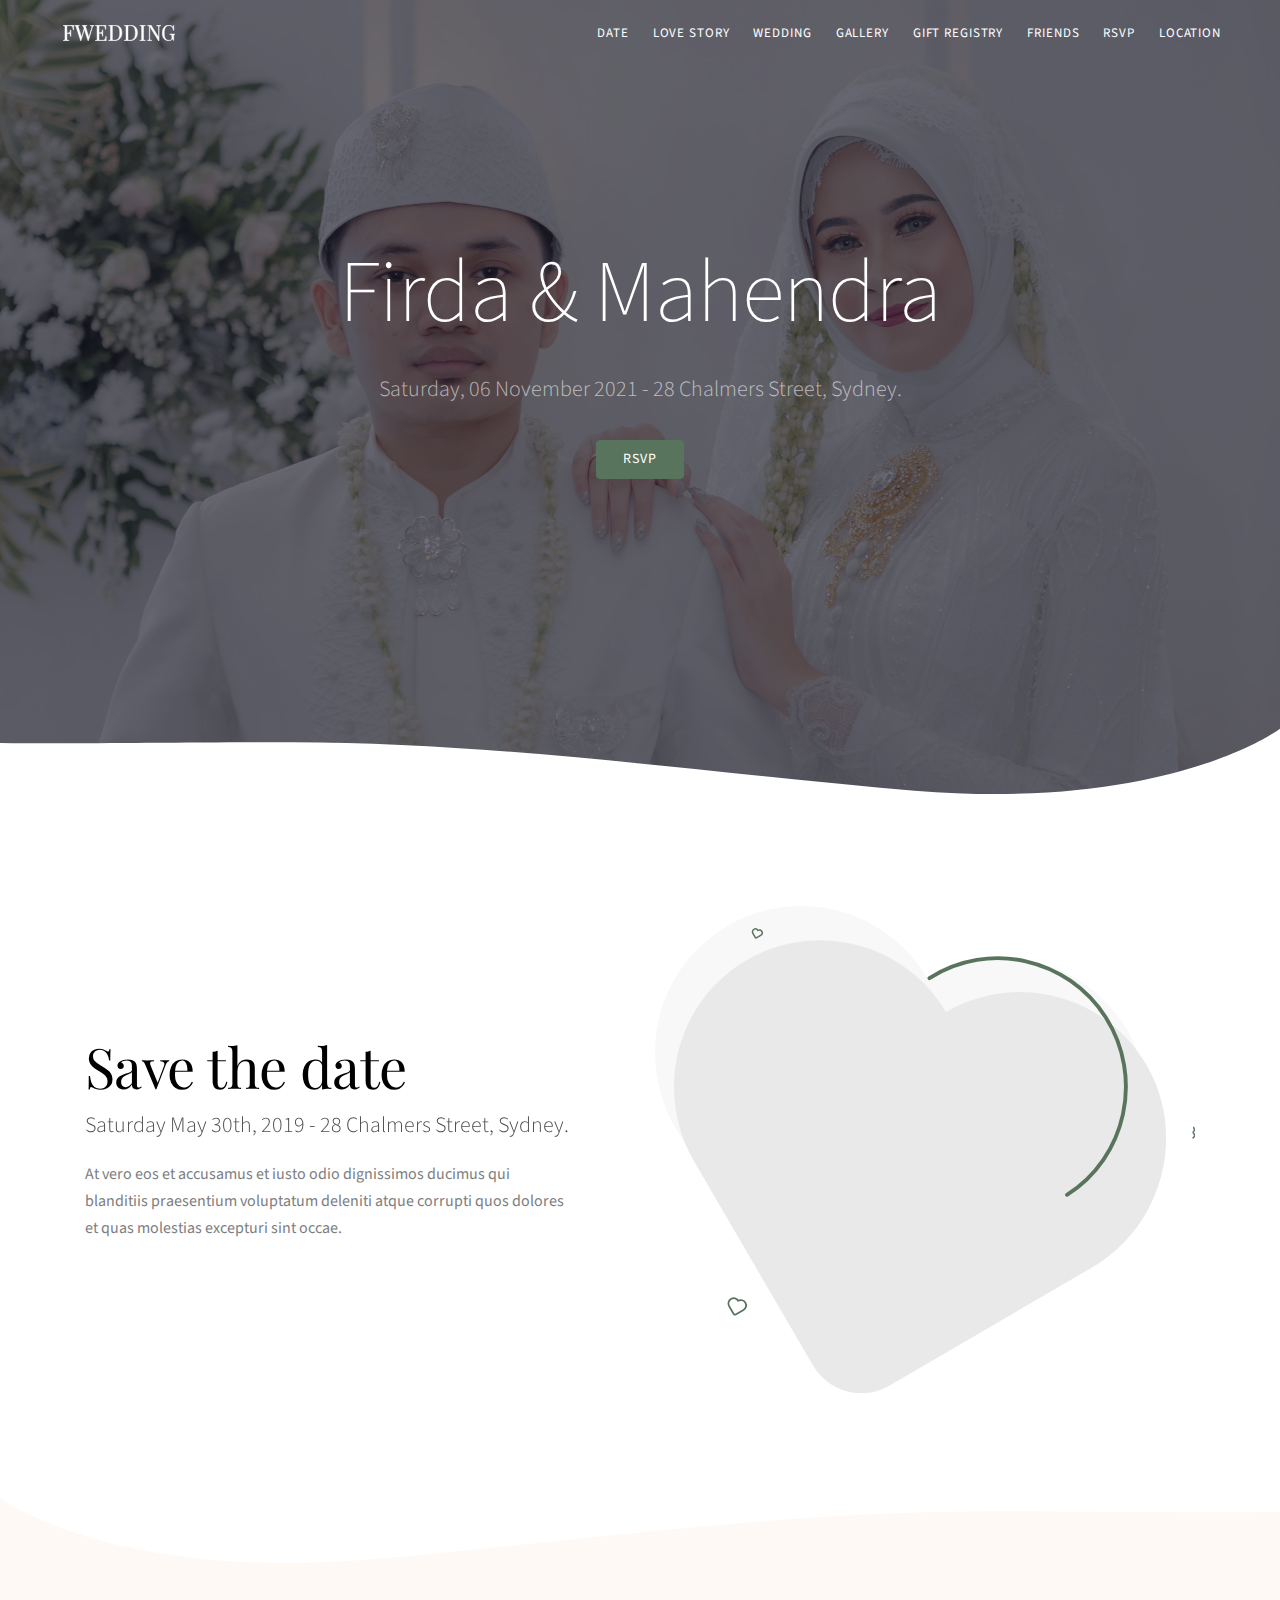
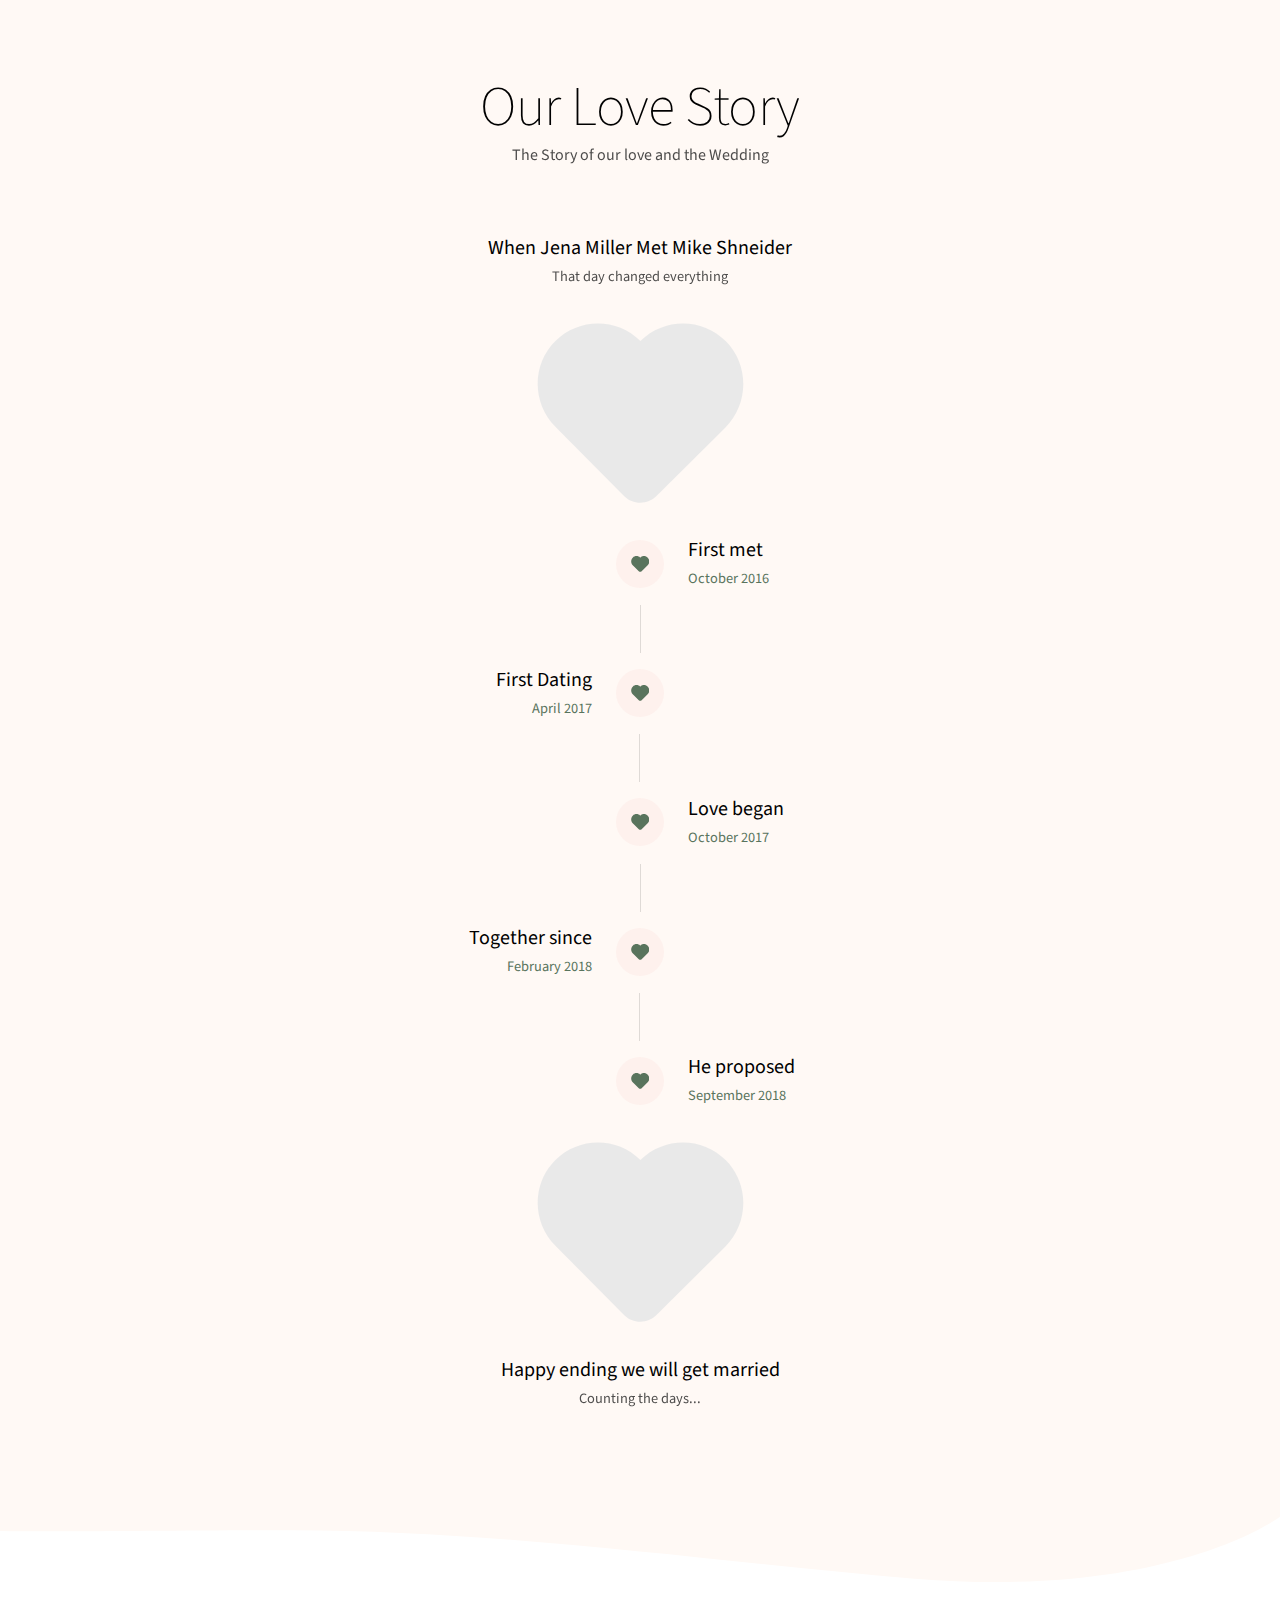
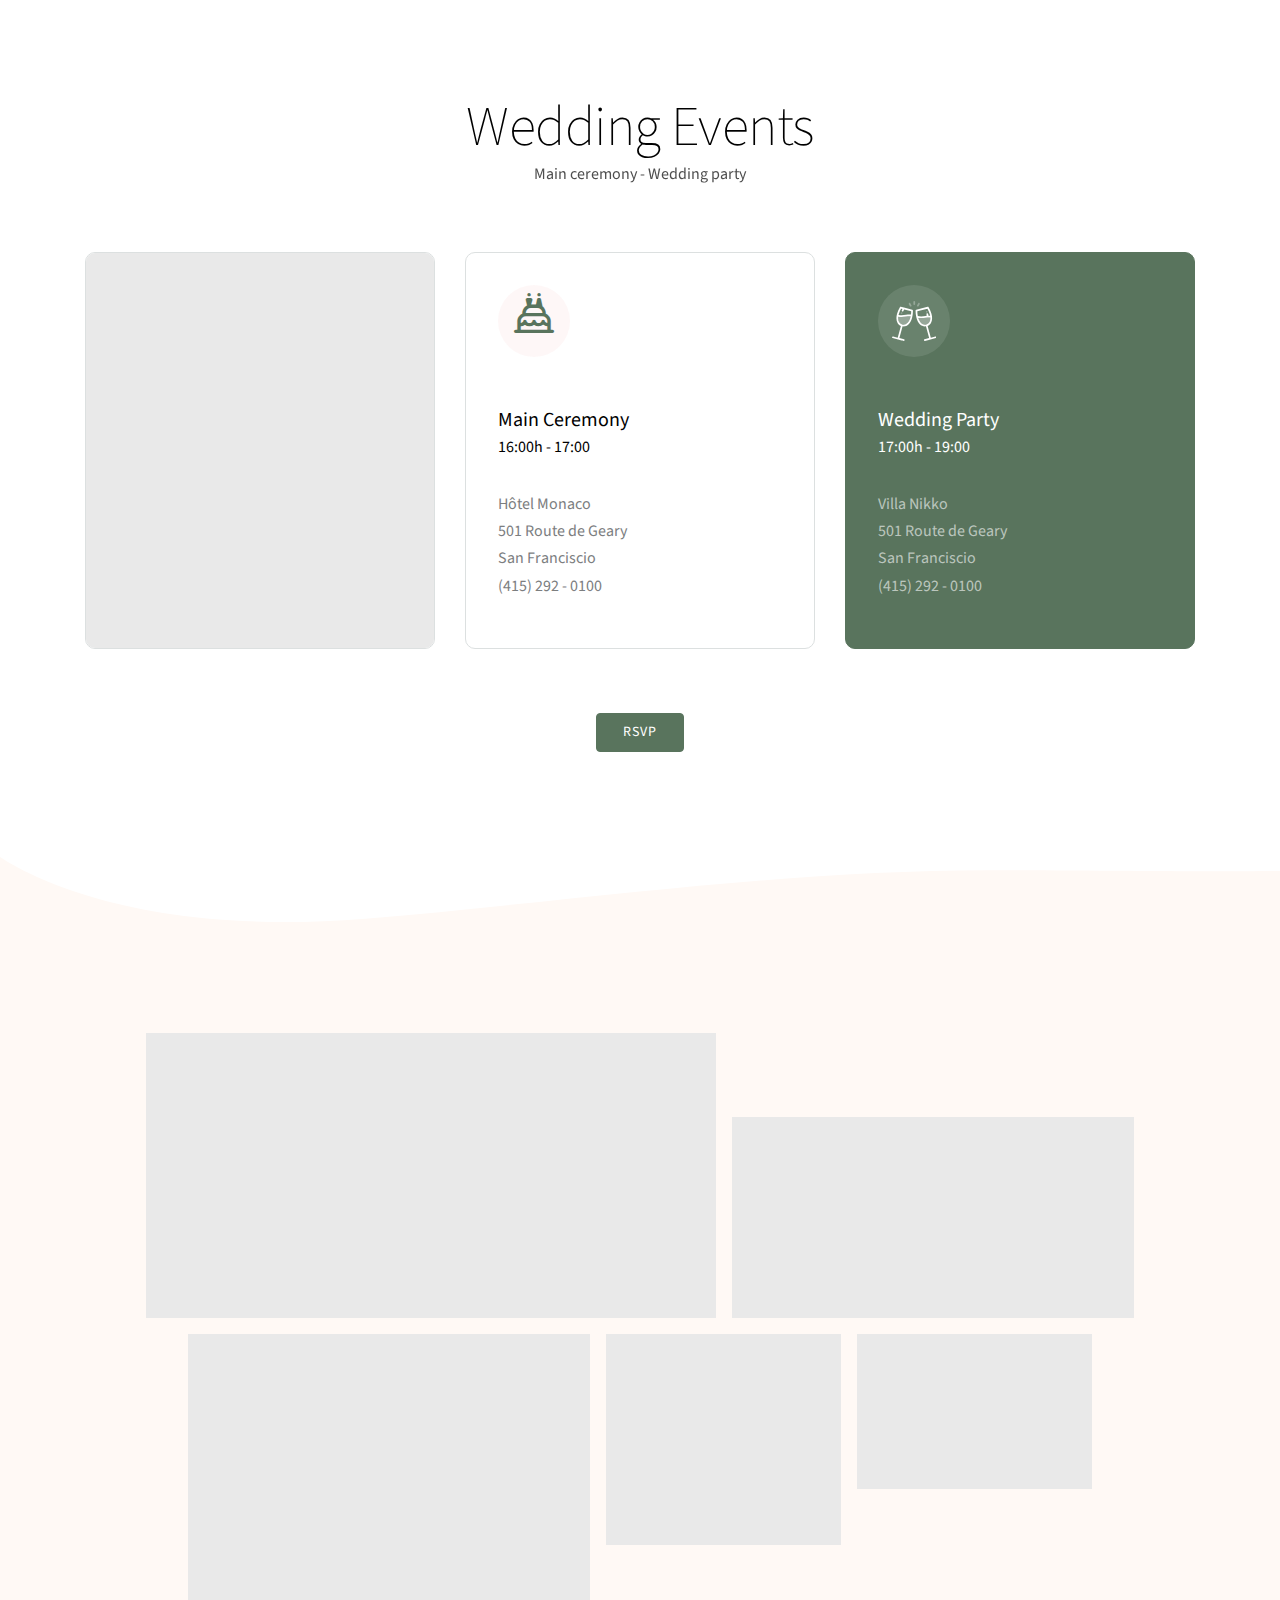
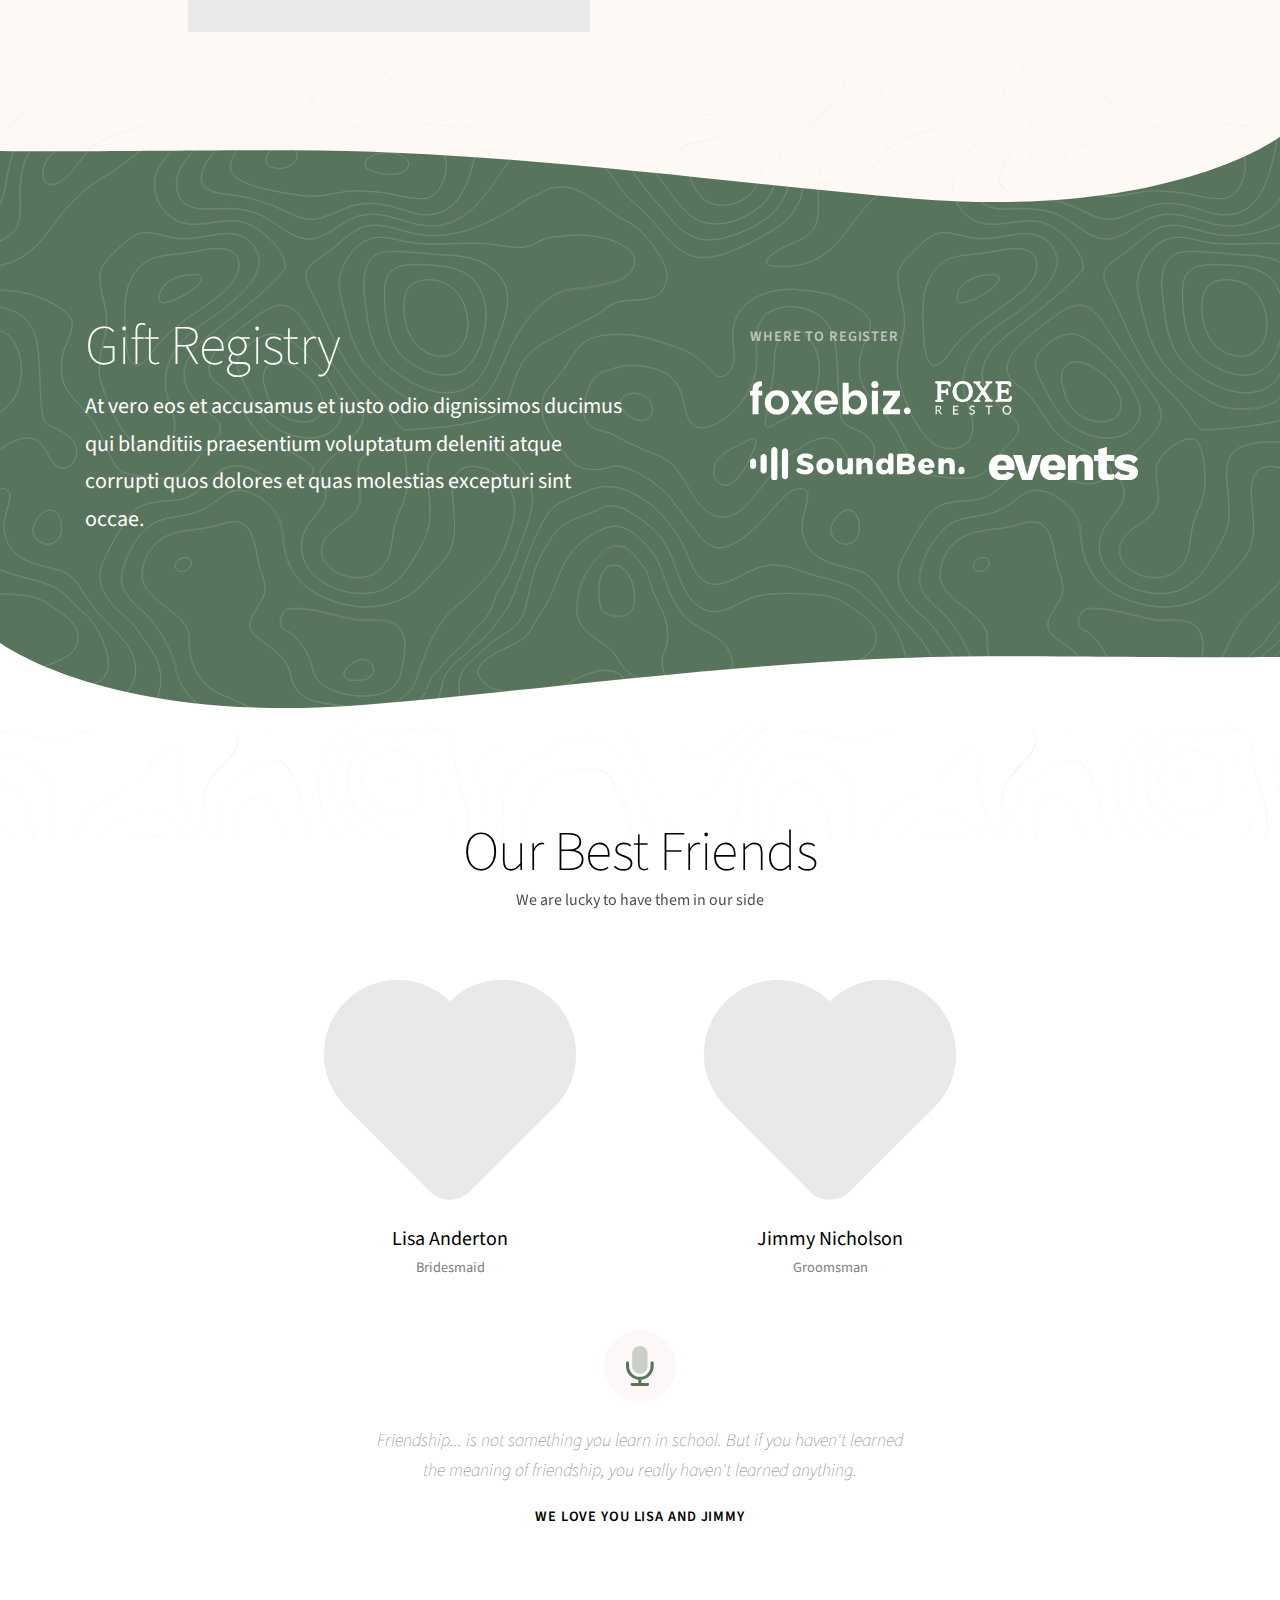
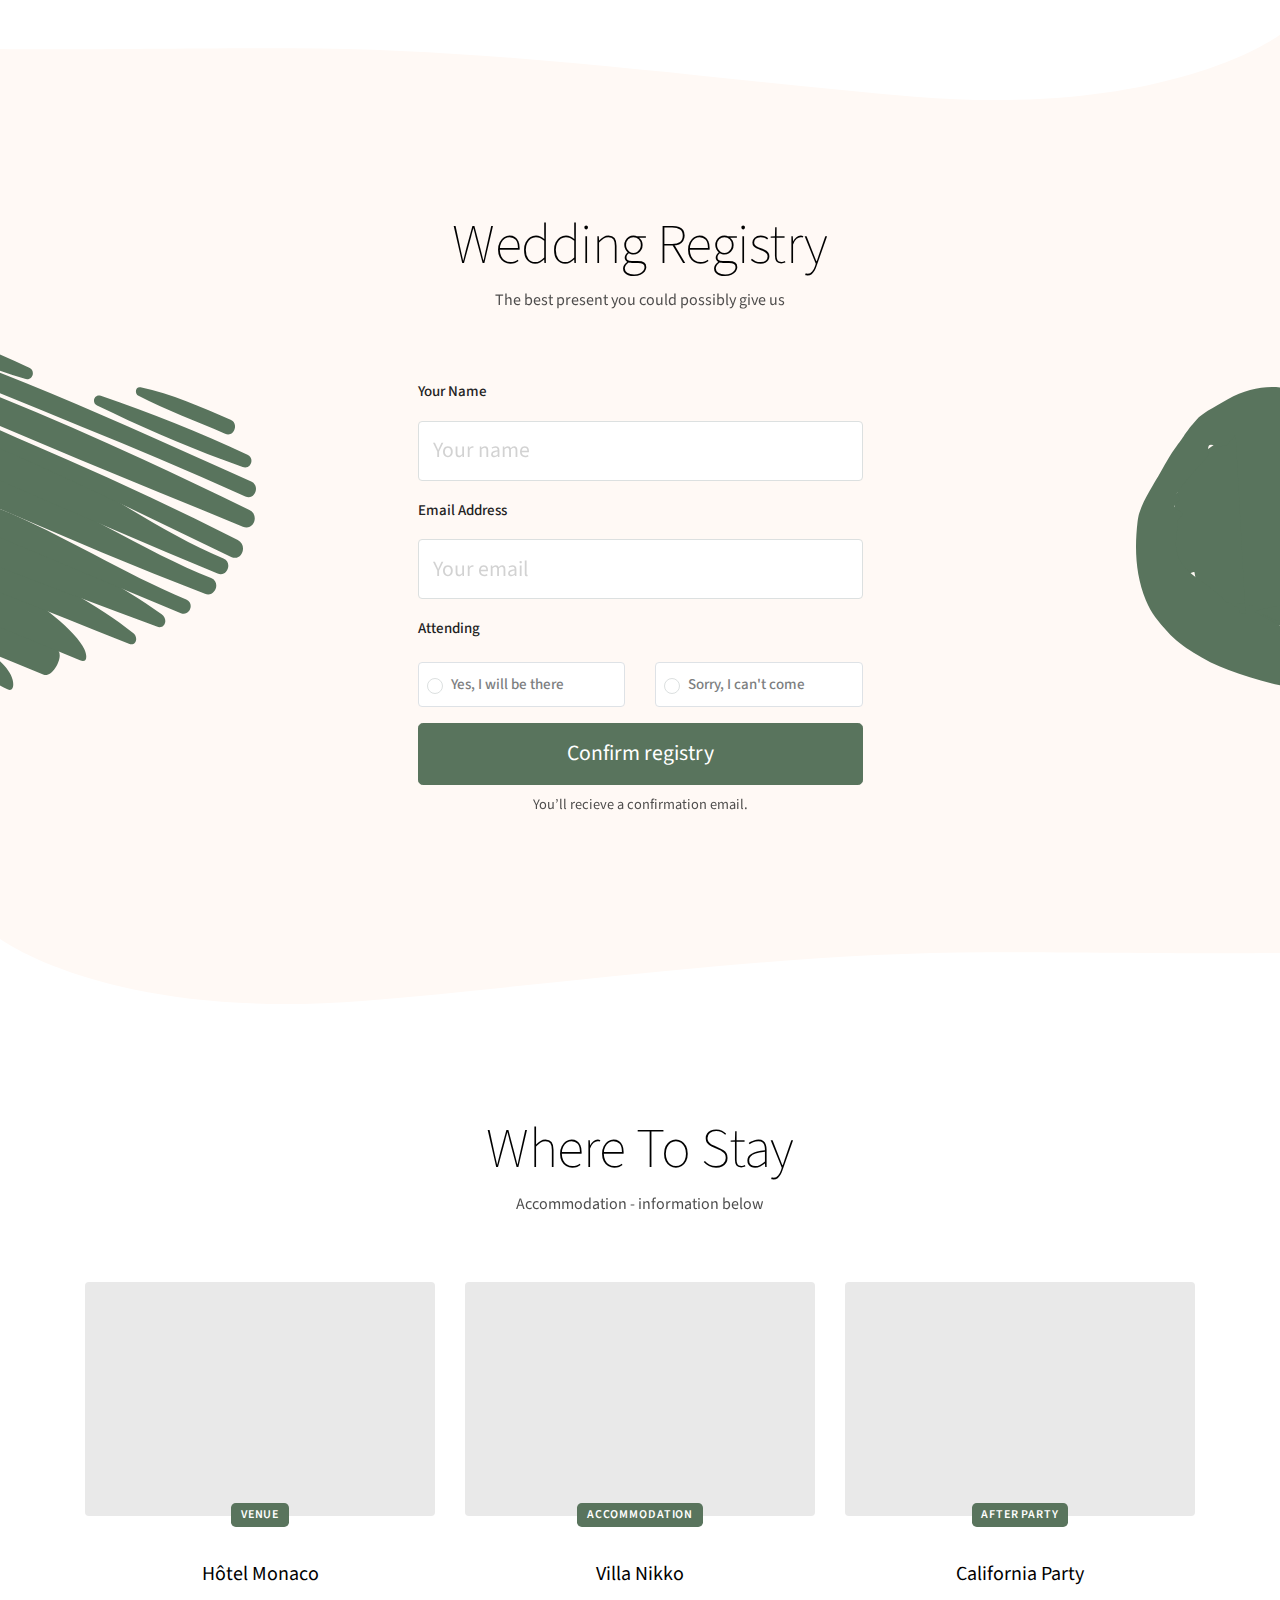
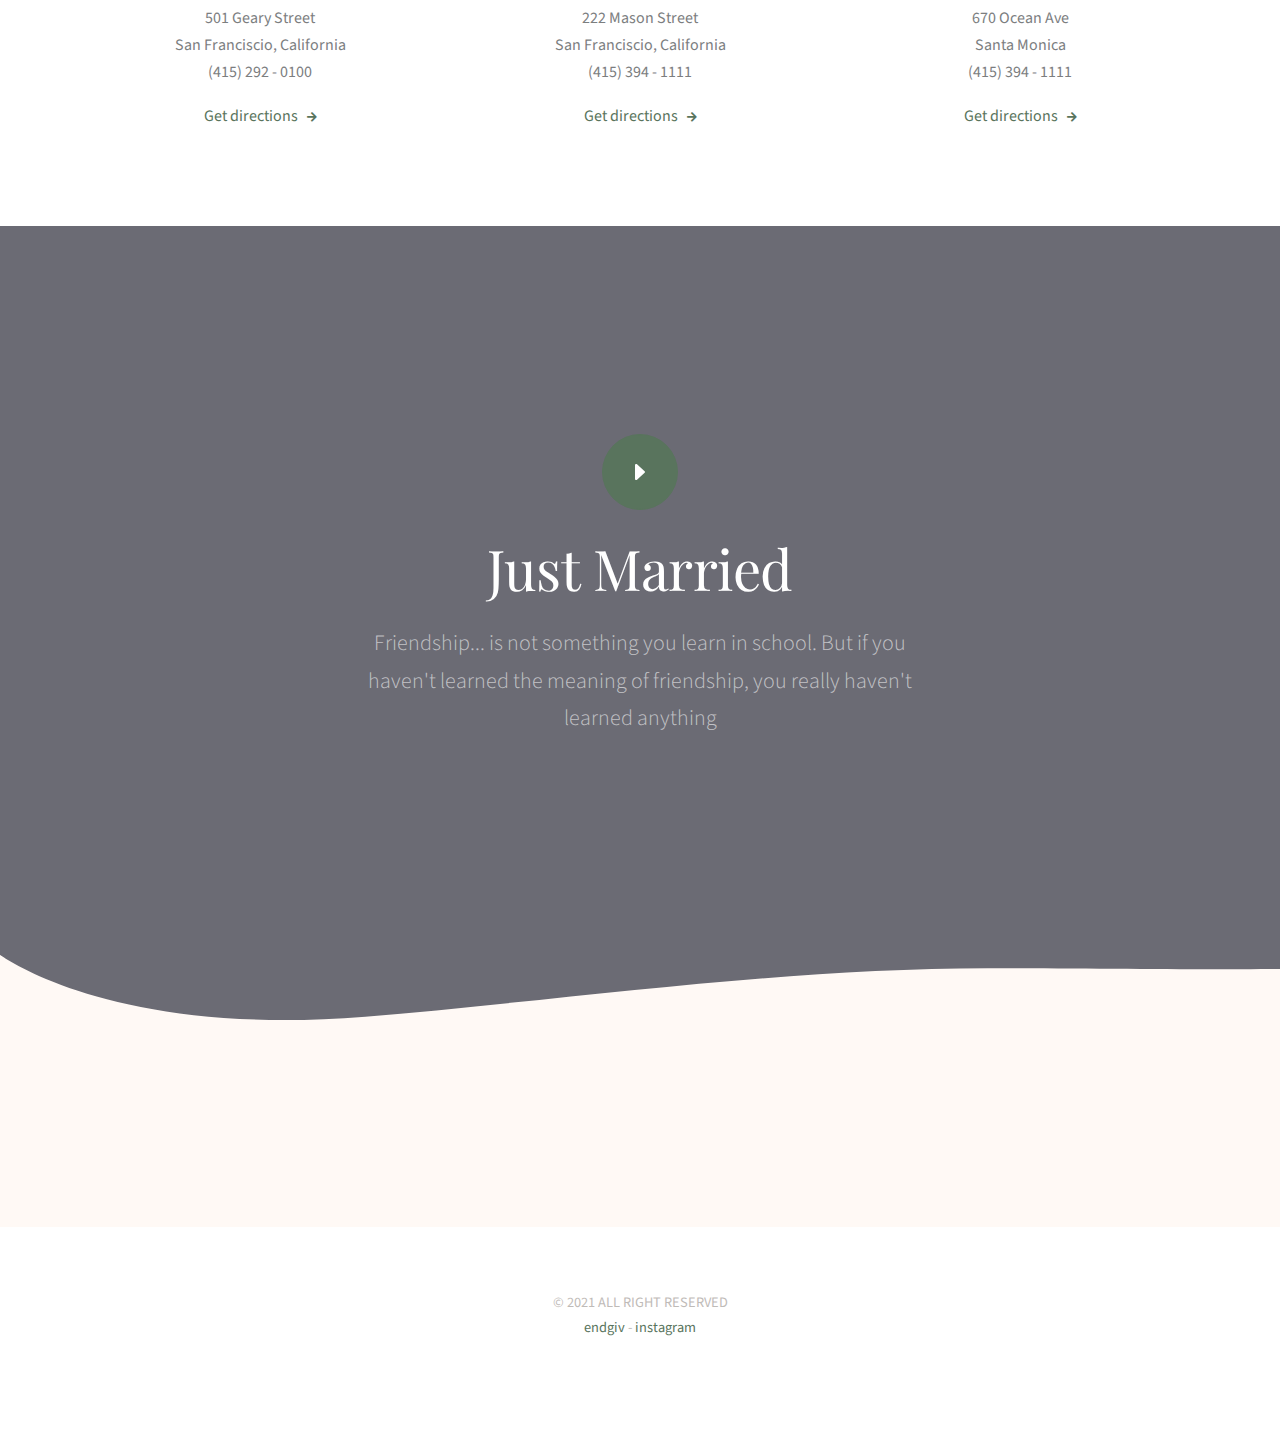
==== commit 20544ef9: "tanggal" ====
--- a/index.html
+++ b/index.html
@@ -4,7 +4,7 @@
       <!-- Metas -->
       <meta charset="utf-8">
       <title>Firda Mahendra Wedding</title>
-      <meta name="description" content="">
+      <meta name="description" content="Firda Mahendra Wedding Invitation">
       <meta name="viewport" content="width=device-width, initial-scale=1.0">
       <!-- Css -->
       <link href="css/bootstrap.css" rel="stylesheet" type="text/css" media="all" />
@@ -93,7 +93,7 @@
                <div class="row min-vh-80 align-items-center z-index-2 position-relative text-center">
                   <div class="col-12">
                      <h1 class="display-2  text-white mb-4">Firda &amp; Mahendra</h1>
-                     <p class="font-weight-300 text-light  lead mb-5 ">Saturday May 30th, 2019 - 28 Chalmers Street, Sydney. </p>
+                     <p class="font-weight-300 text-light  lead mb-5 ">Saturday, 06 November 2021 - 28 Chalmers Street, Sydney. </p>
                      <a href="#rsvp" class="btn btn-primary btn-wide-sm btn-sm  scroll">RSVP</a>
                   </div>
                </div>
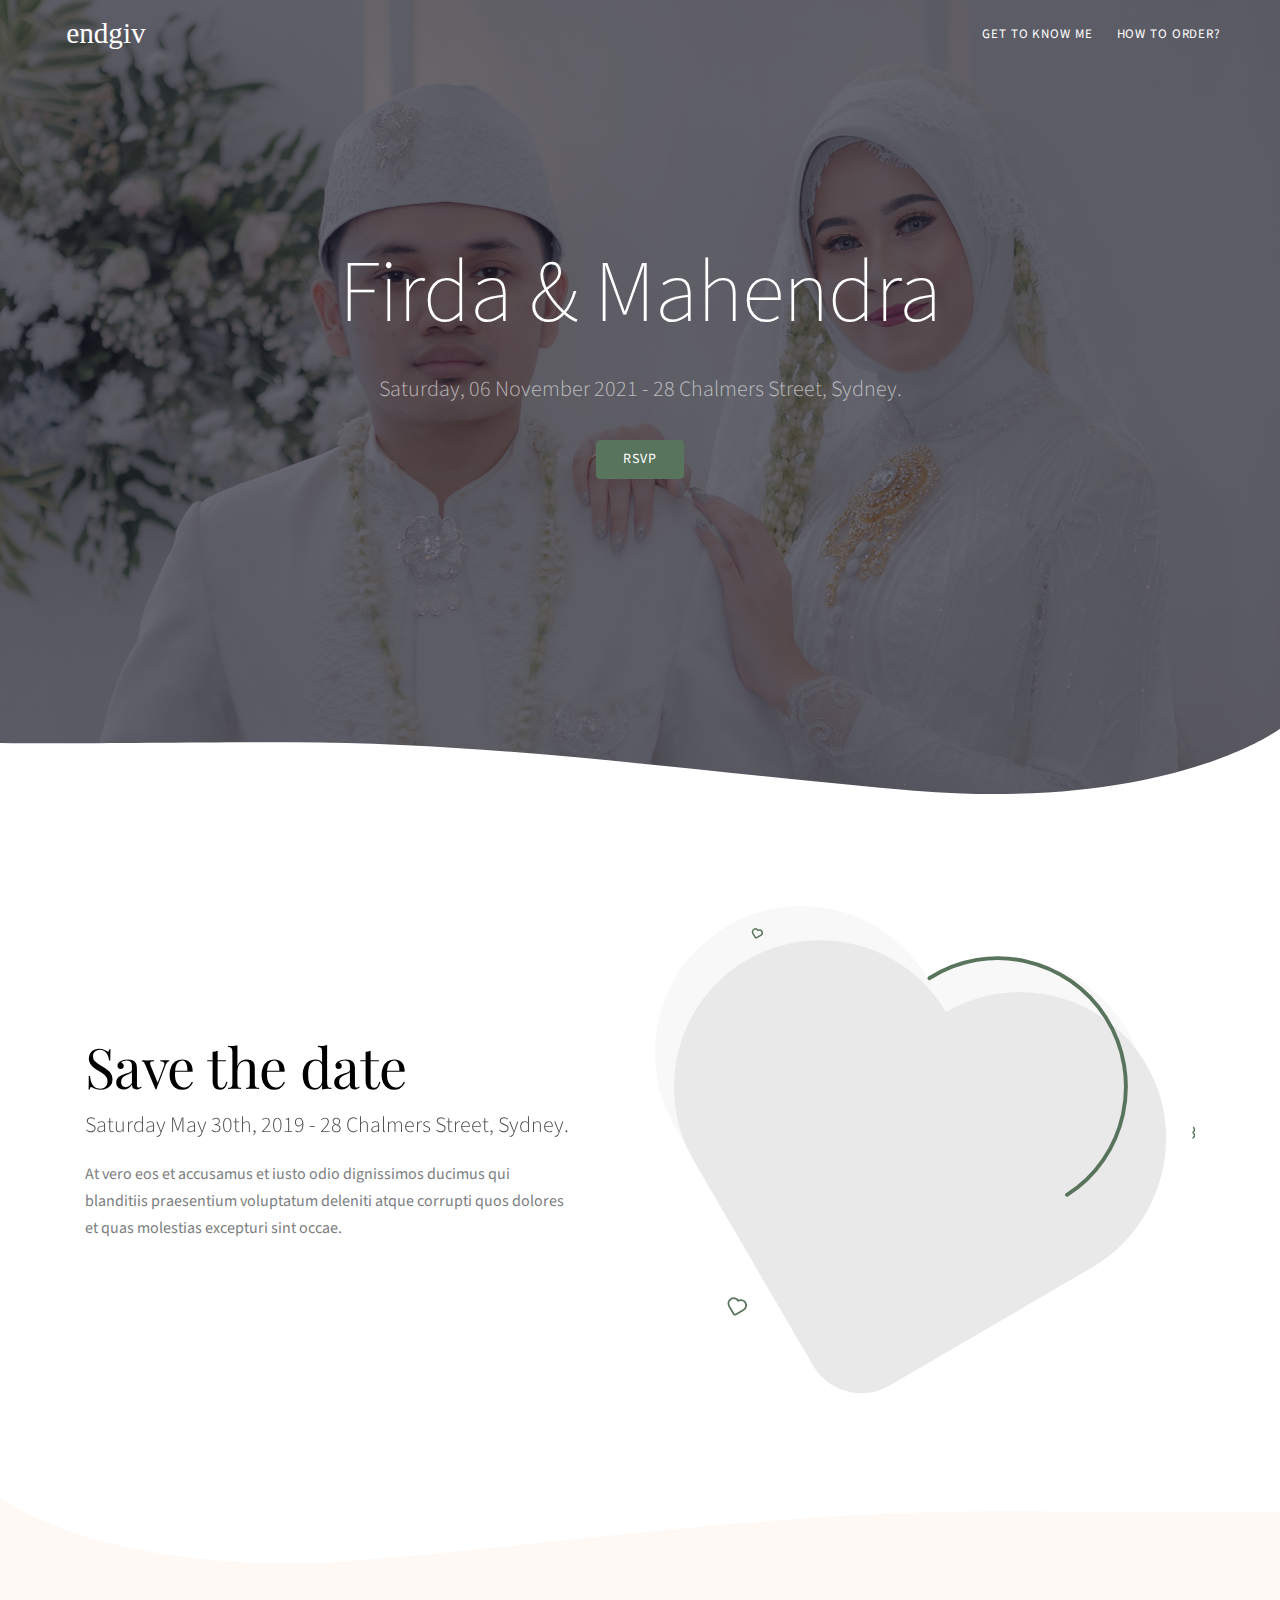
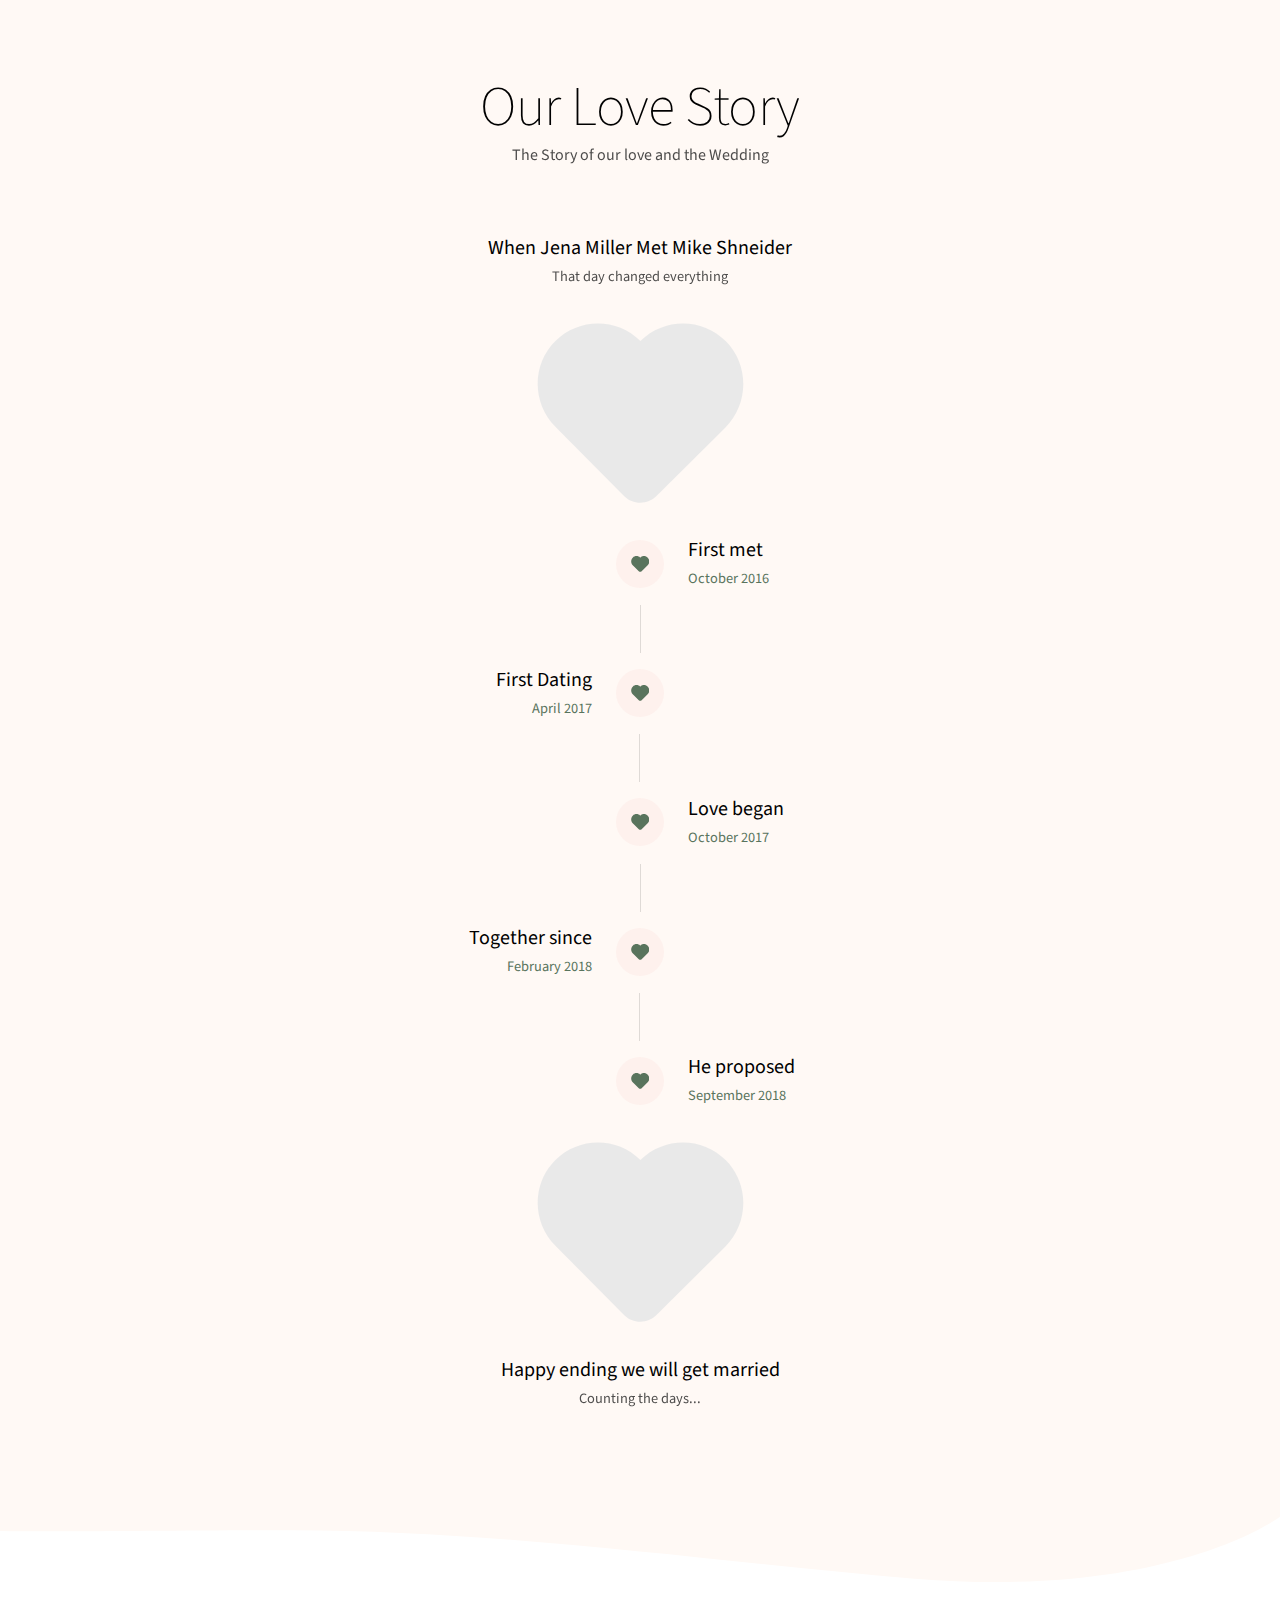
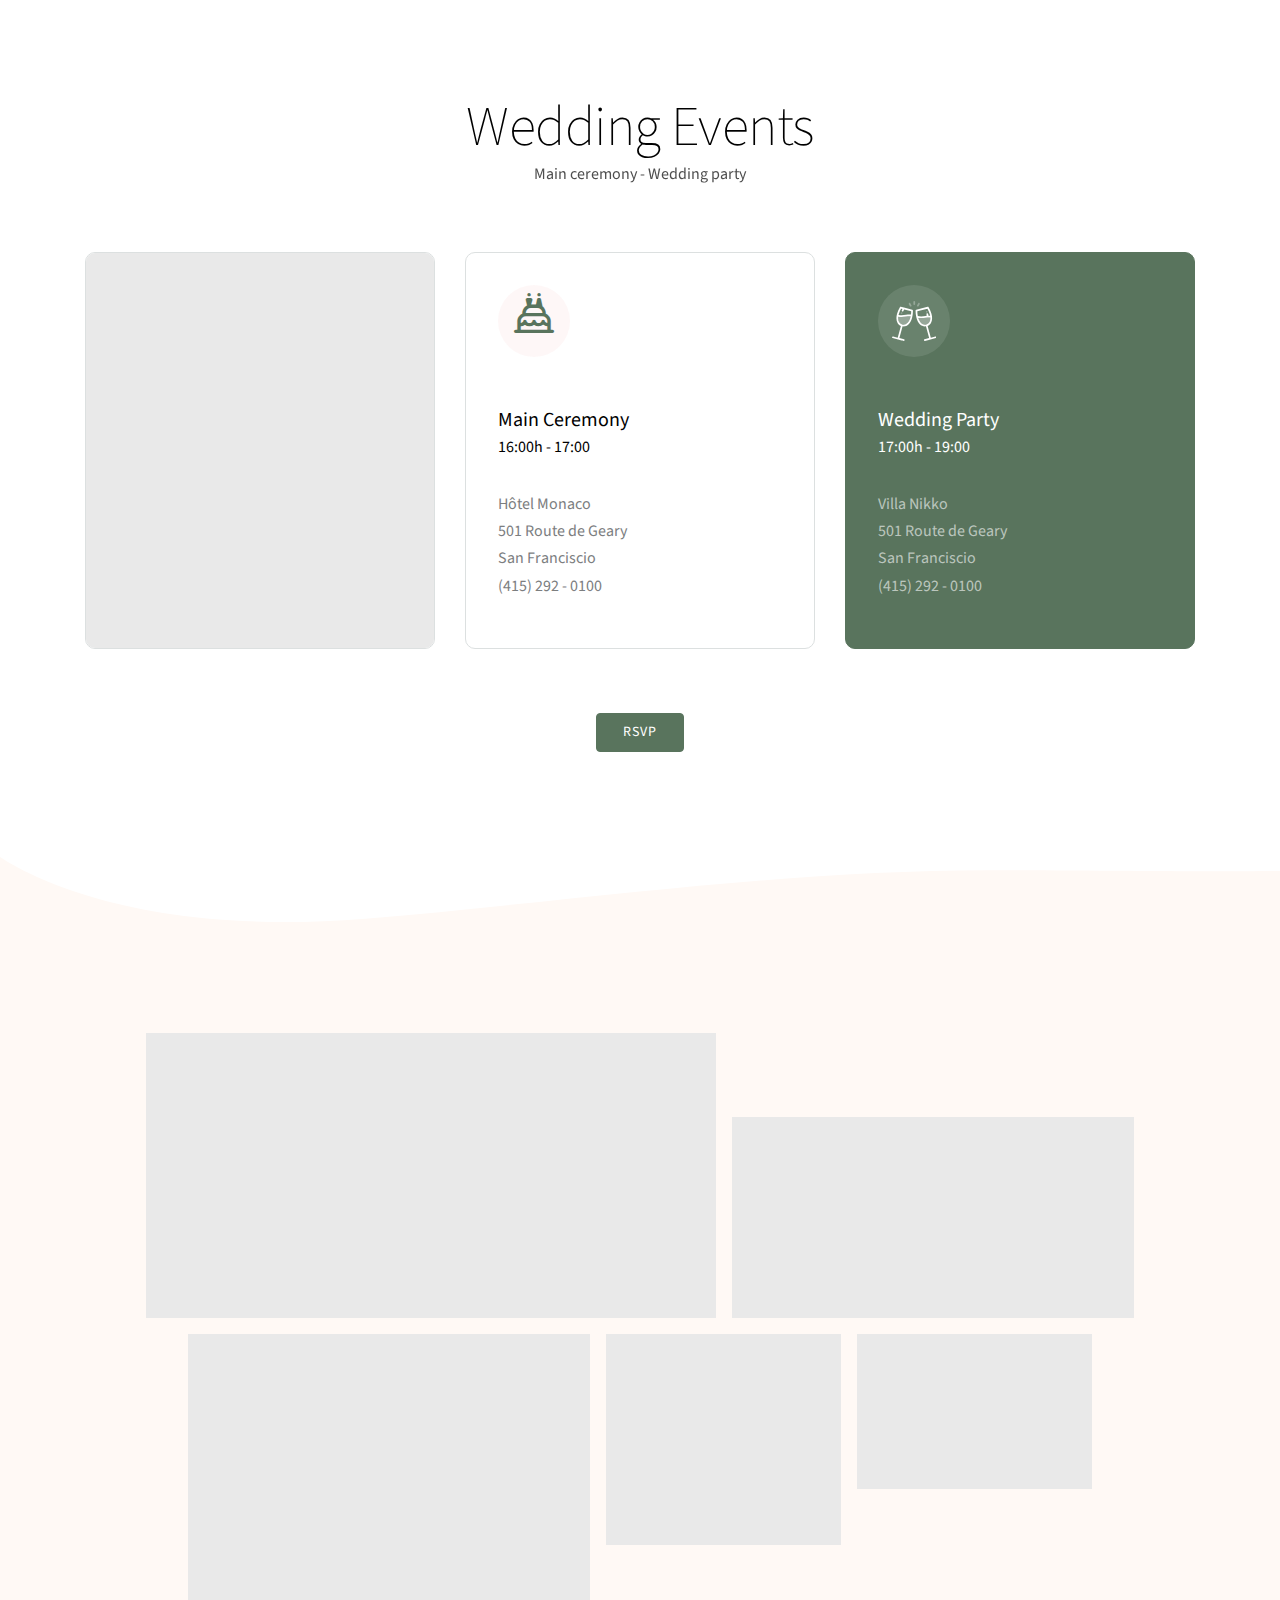
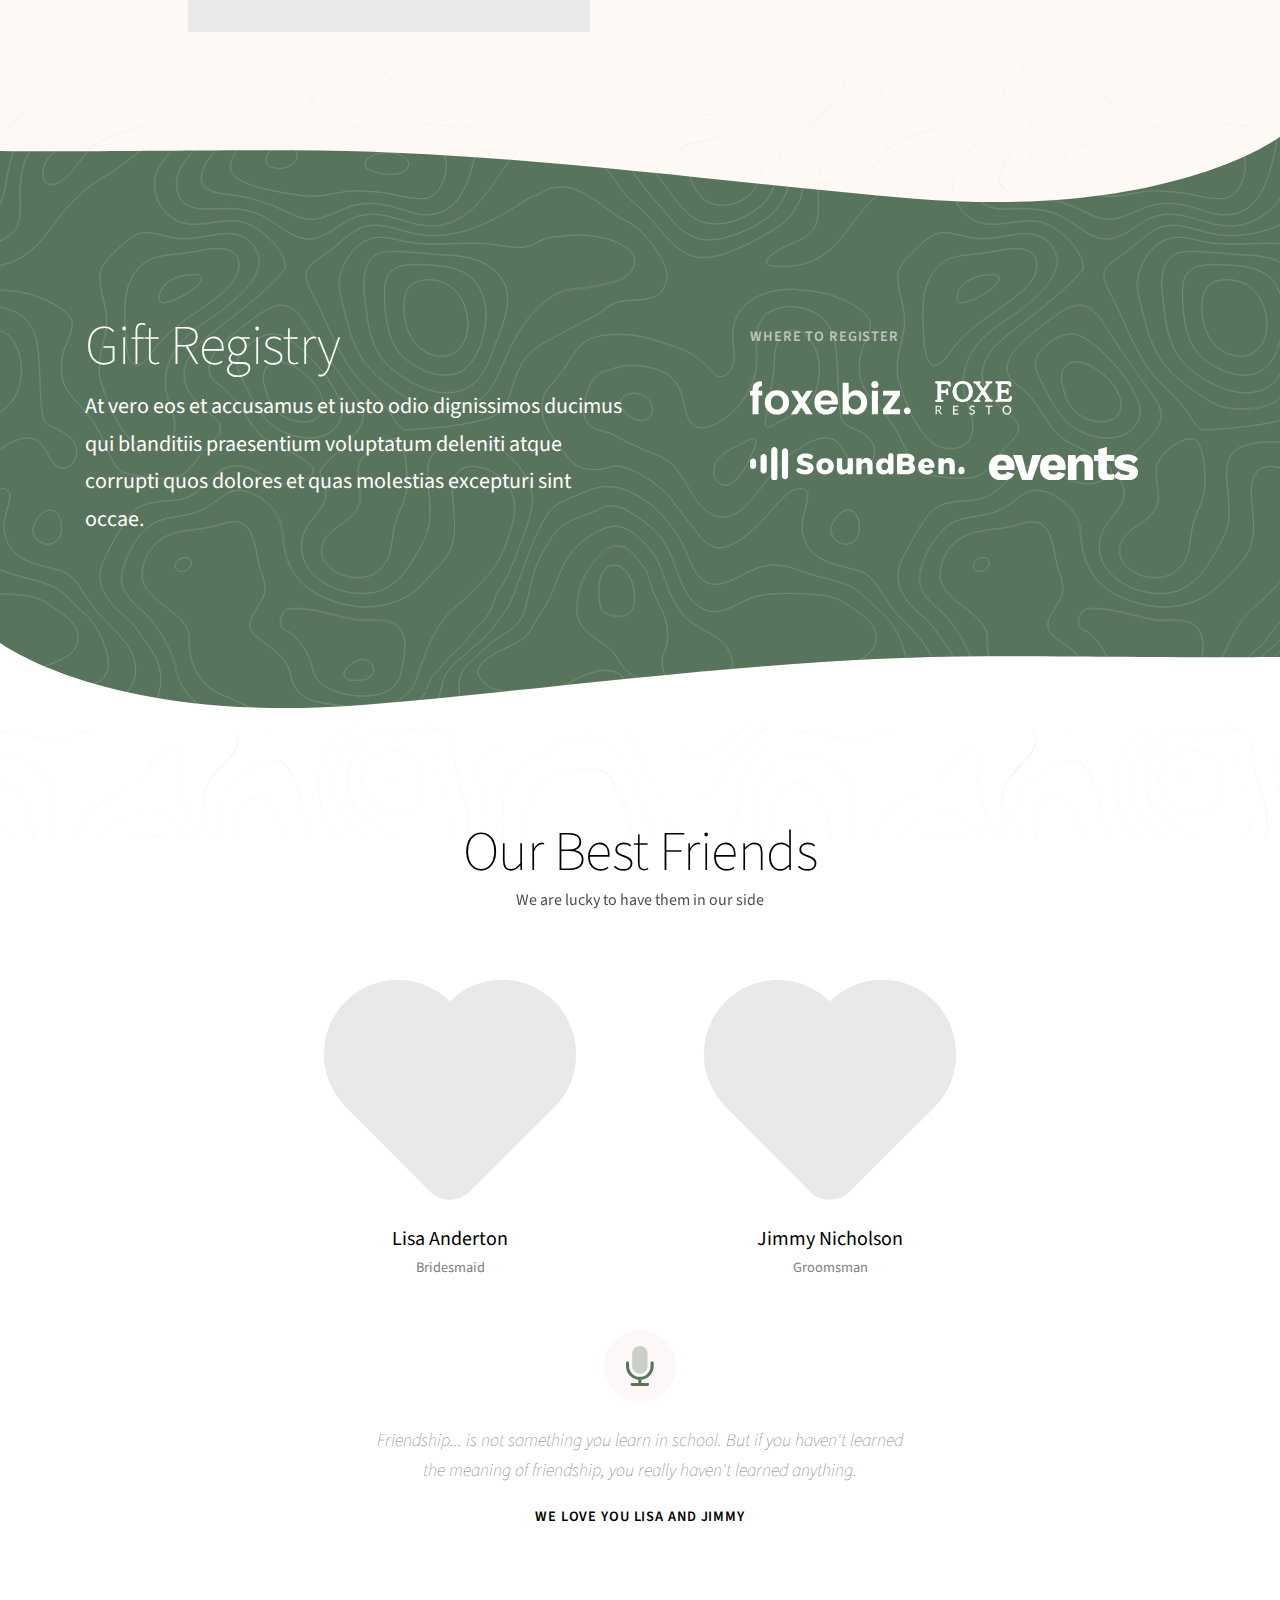
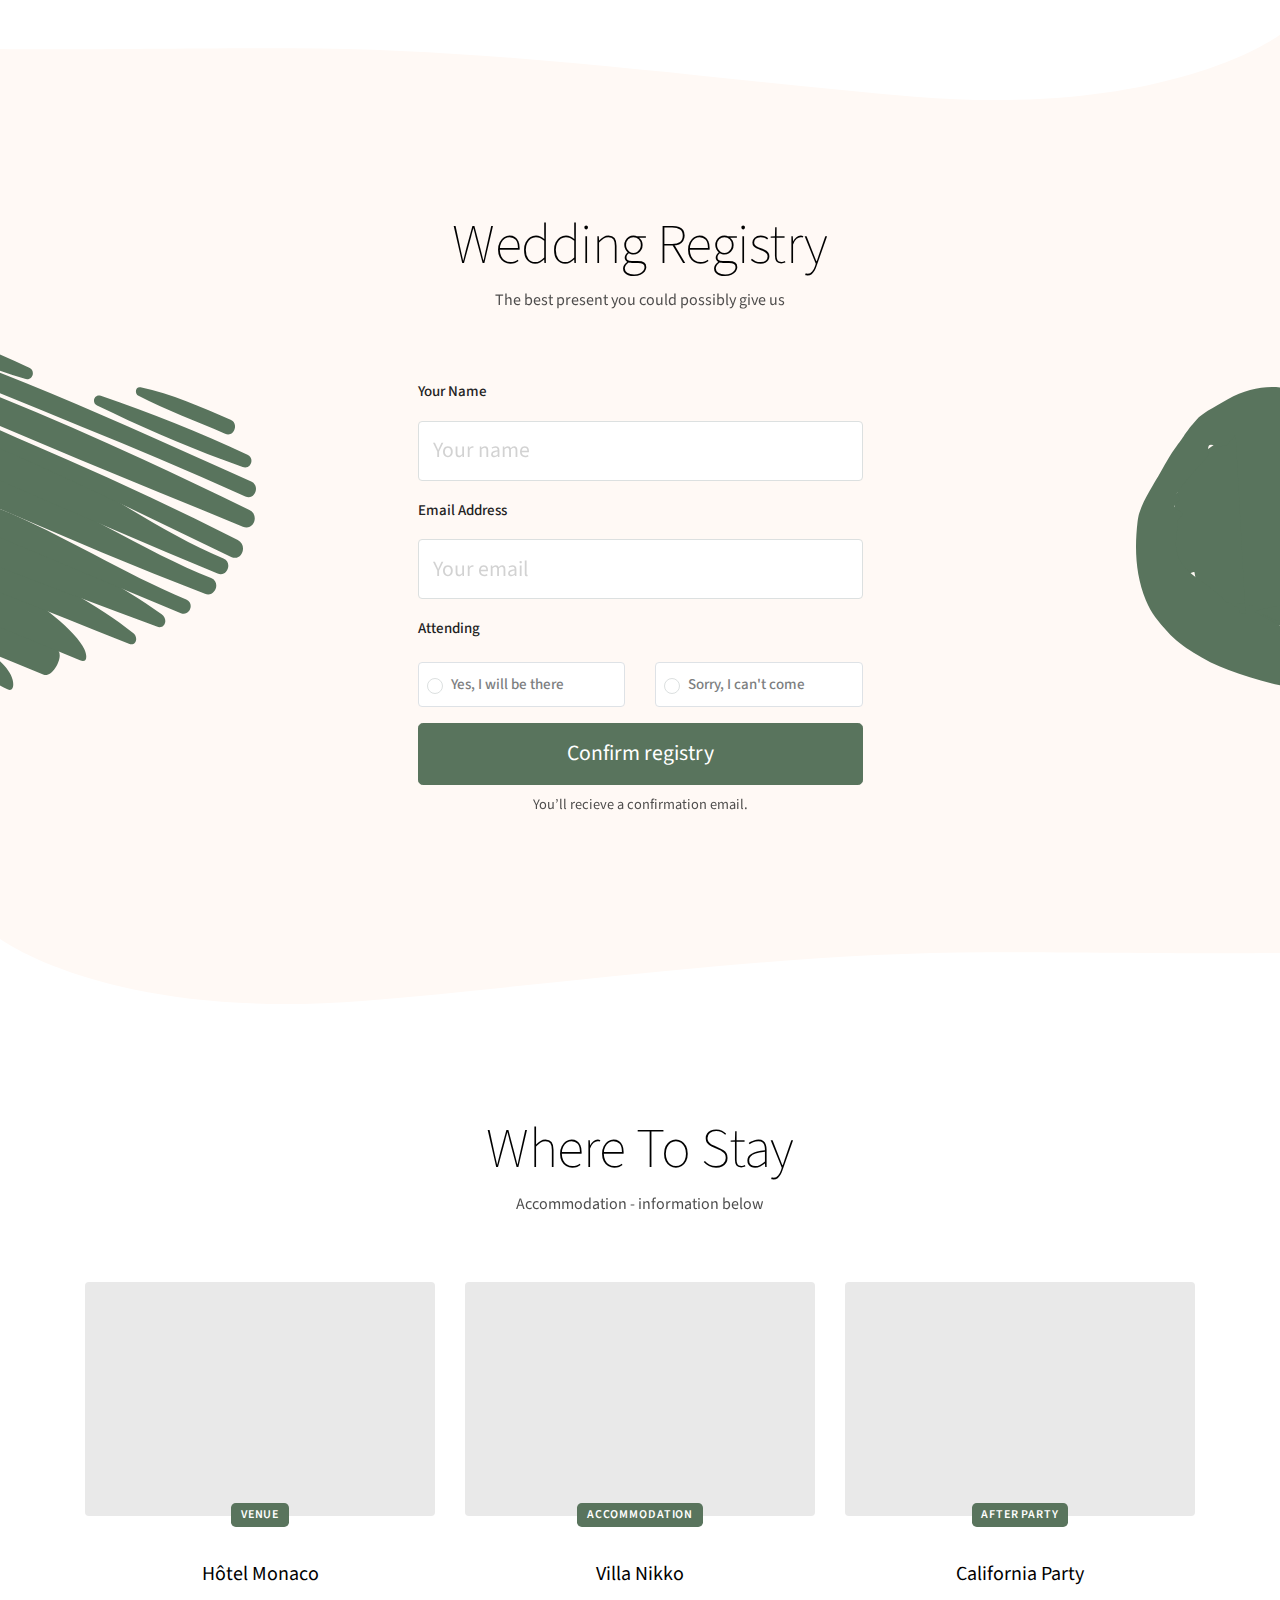
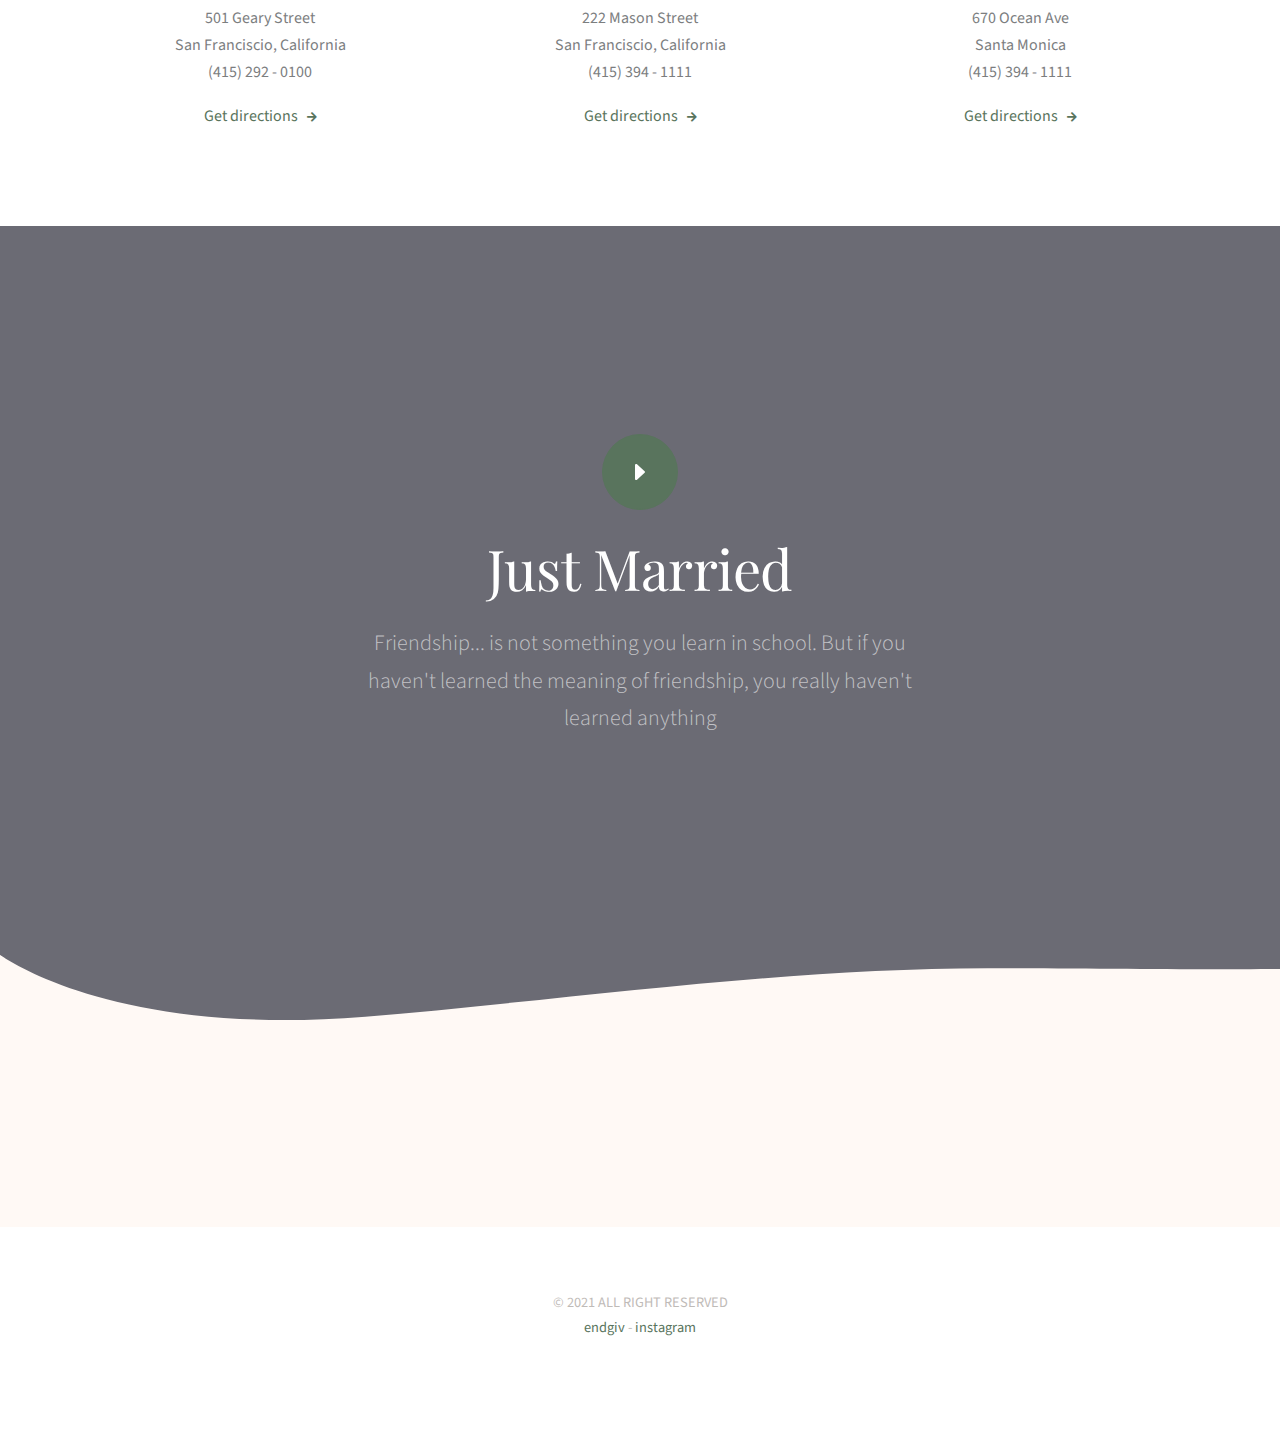
==== commit 266b2fe8: "Navbar endgiv" ====
--- a/index.html
+++ b/index.html
@@ -44,14 +44,14 @@
                      </button>
                      <div class="nav-menu collapse navbar-collapse navbar-collapse justify-content-end mr-5 ">
                         <ul class=" navbar-nav  header-navbar-nav">
-                           <li><a class=" nav-link scroll" href="#resto">Date</a></li>
-                           <li><a class=" nav-link scroll" href="#story">Love Story</a></li>
-                           <li><a class=" nav-link scroll" href="#wedding">Wedding</a></li>
+                           <li><a class=" nav-link scroll" href="#resto">Get to know Me</a></li>
+                           <li><a class=" nav-link scroll" href="/how-to-order.php">How to order?</a></li>
+                           <!-- <li><a class=" nav-link scroll" href="#wedding">Wedding</a></li>
                            <li><a class=" nav-link scroll" href="#gallery">Gallery</a></li>
                            <li><a class=" nav-link scroll" href="#gift">Gift Registry</a></li>
                            <li><a class=" nav-link scroll" href="#friends">Friends</a></li>
                            <li><a class=" nav-link scroll" href="#rsvp">Rsvp</a></li>
-                           <li><a class=" nav-link scroll" href="#location">Location</a></li>
+                           <li><a class=" nav-link scroll" href="#location">Location</a></li> -->
                         </ul>
                      </div>
                   </nav>
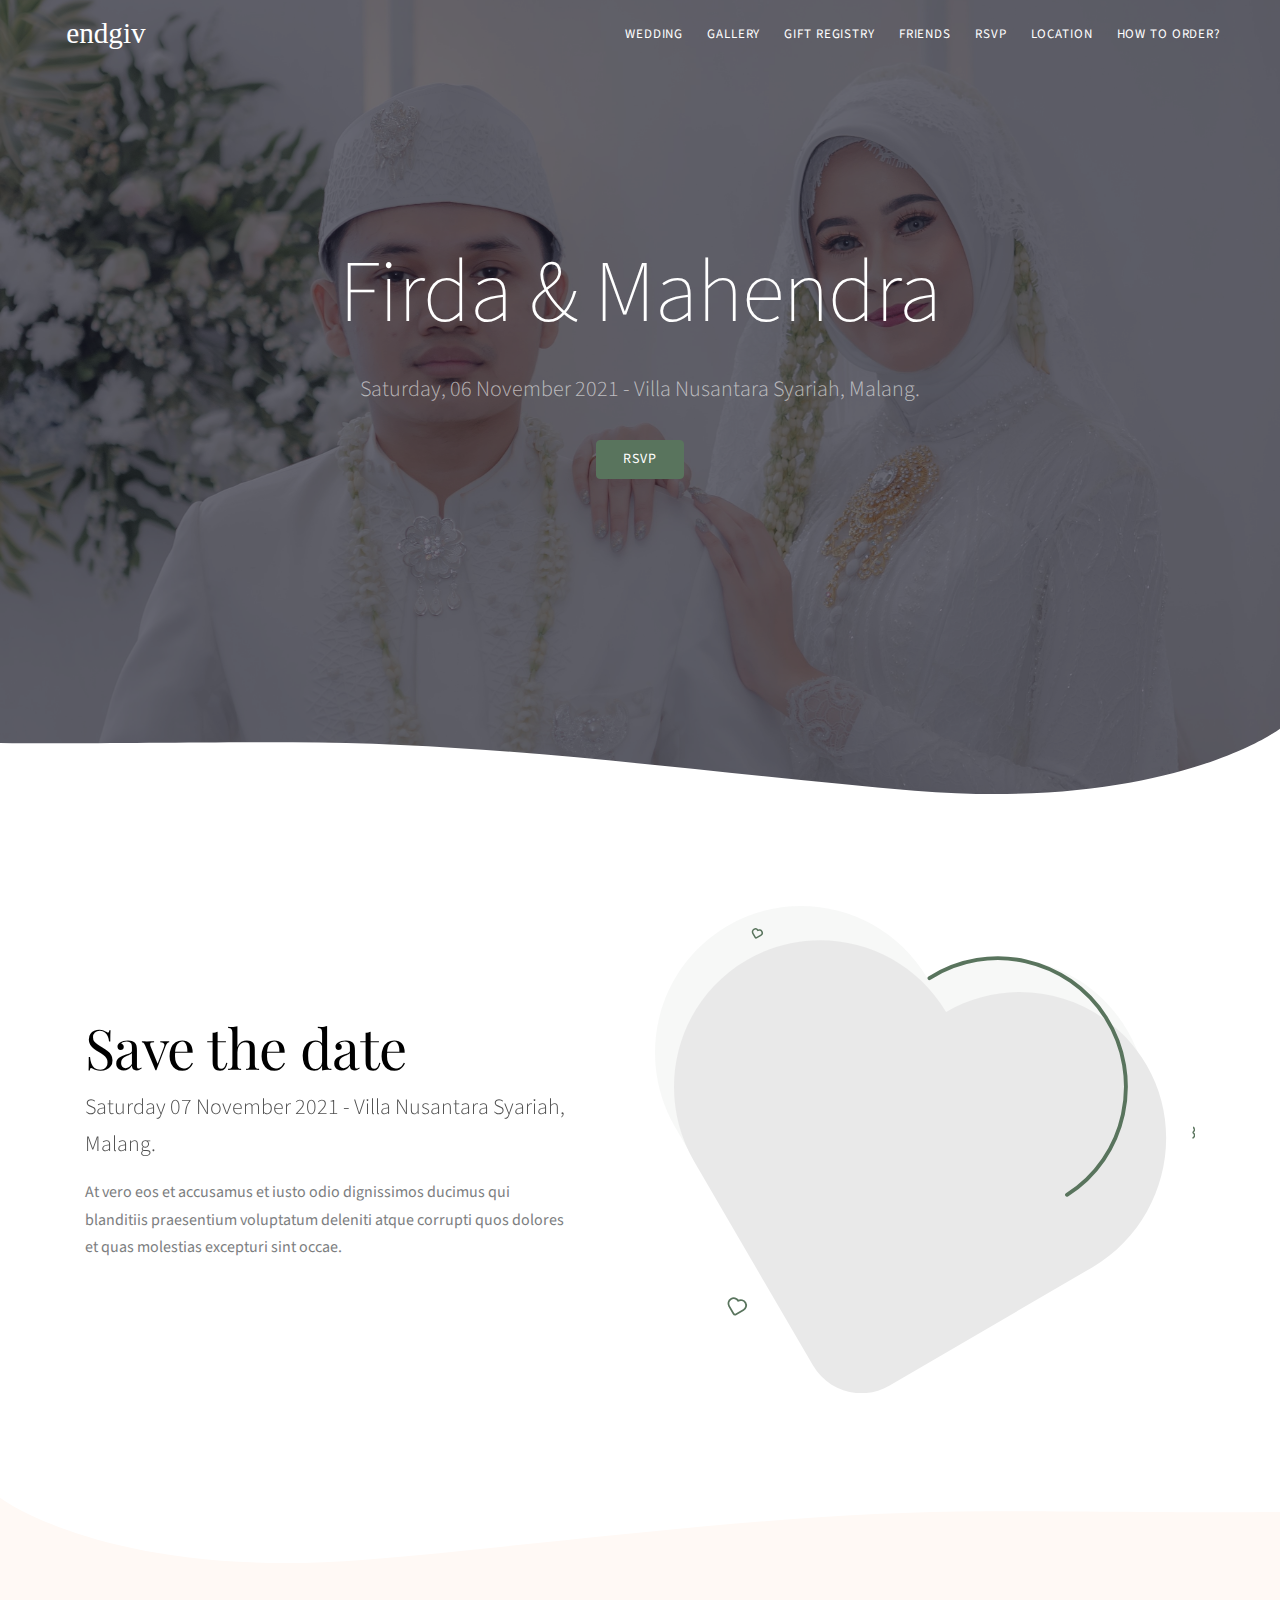
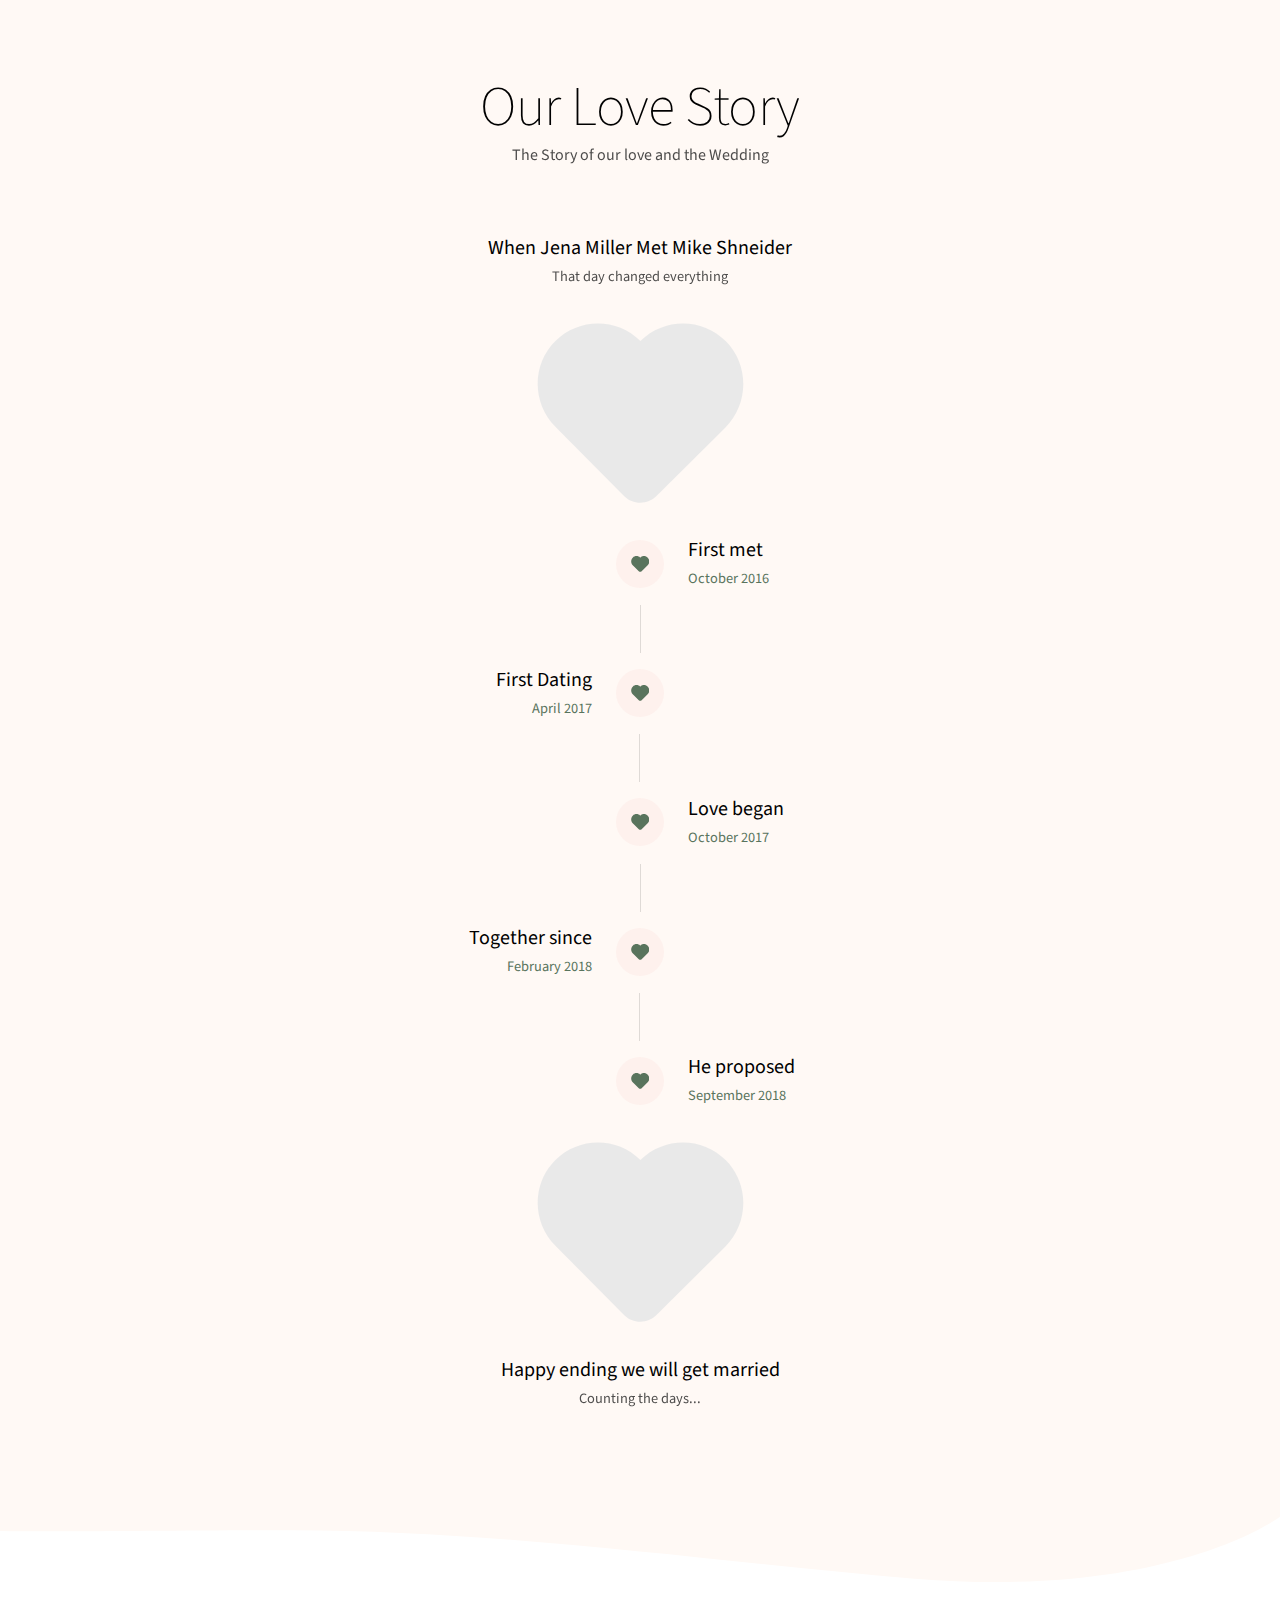
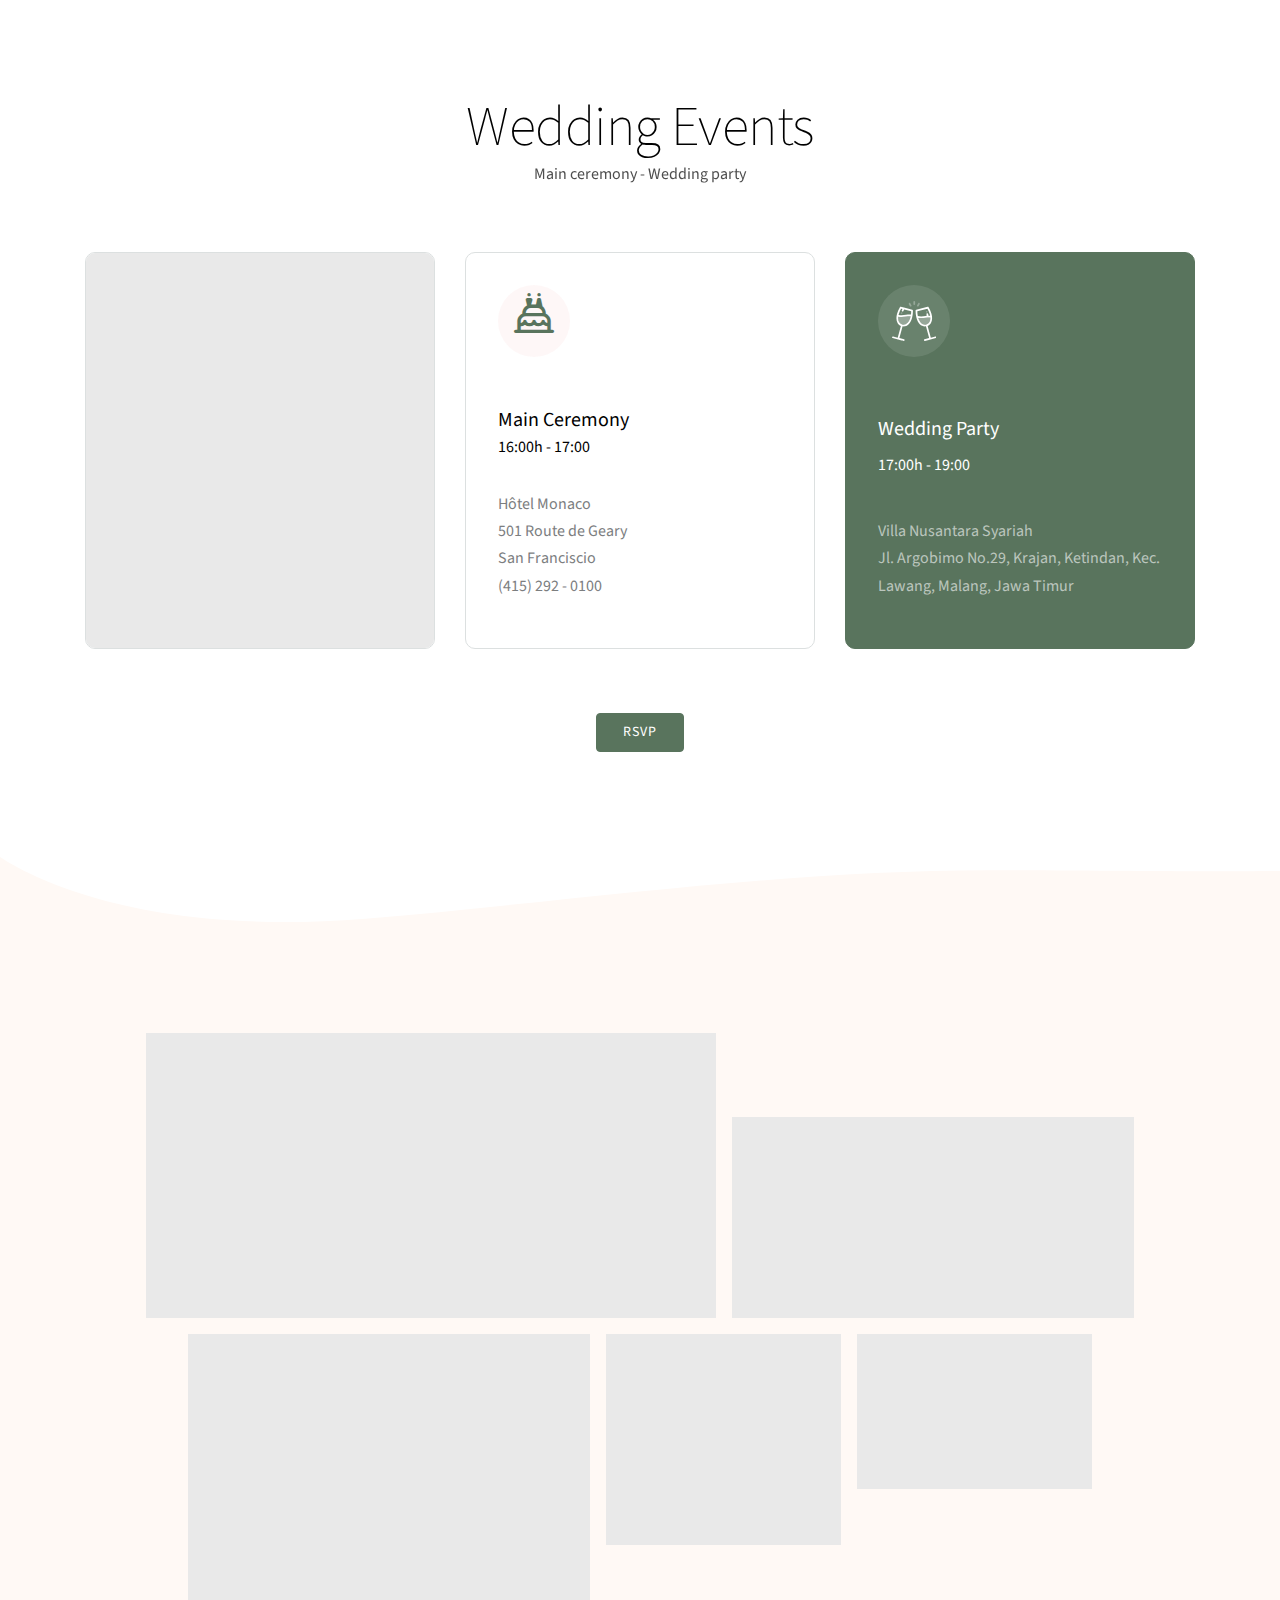
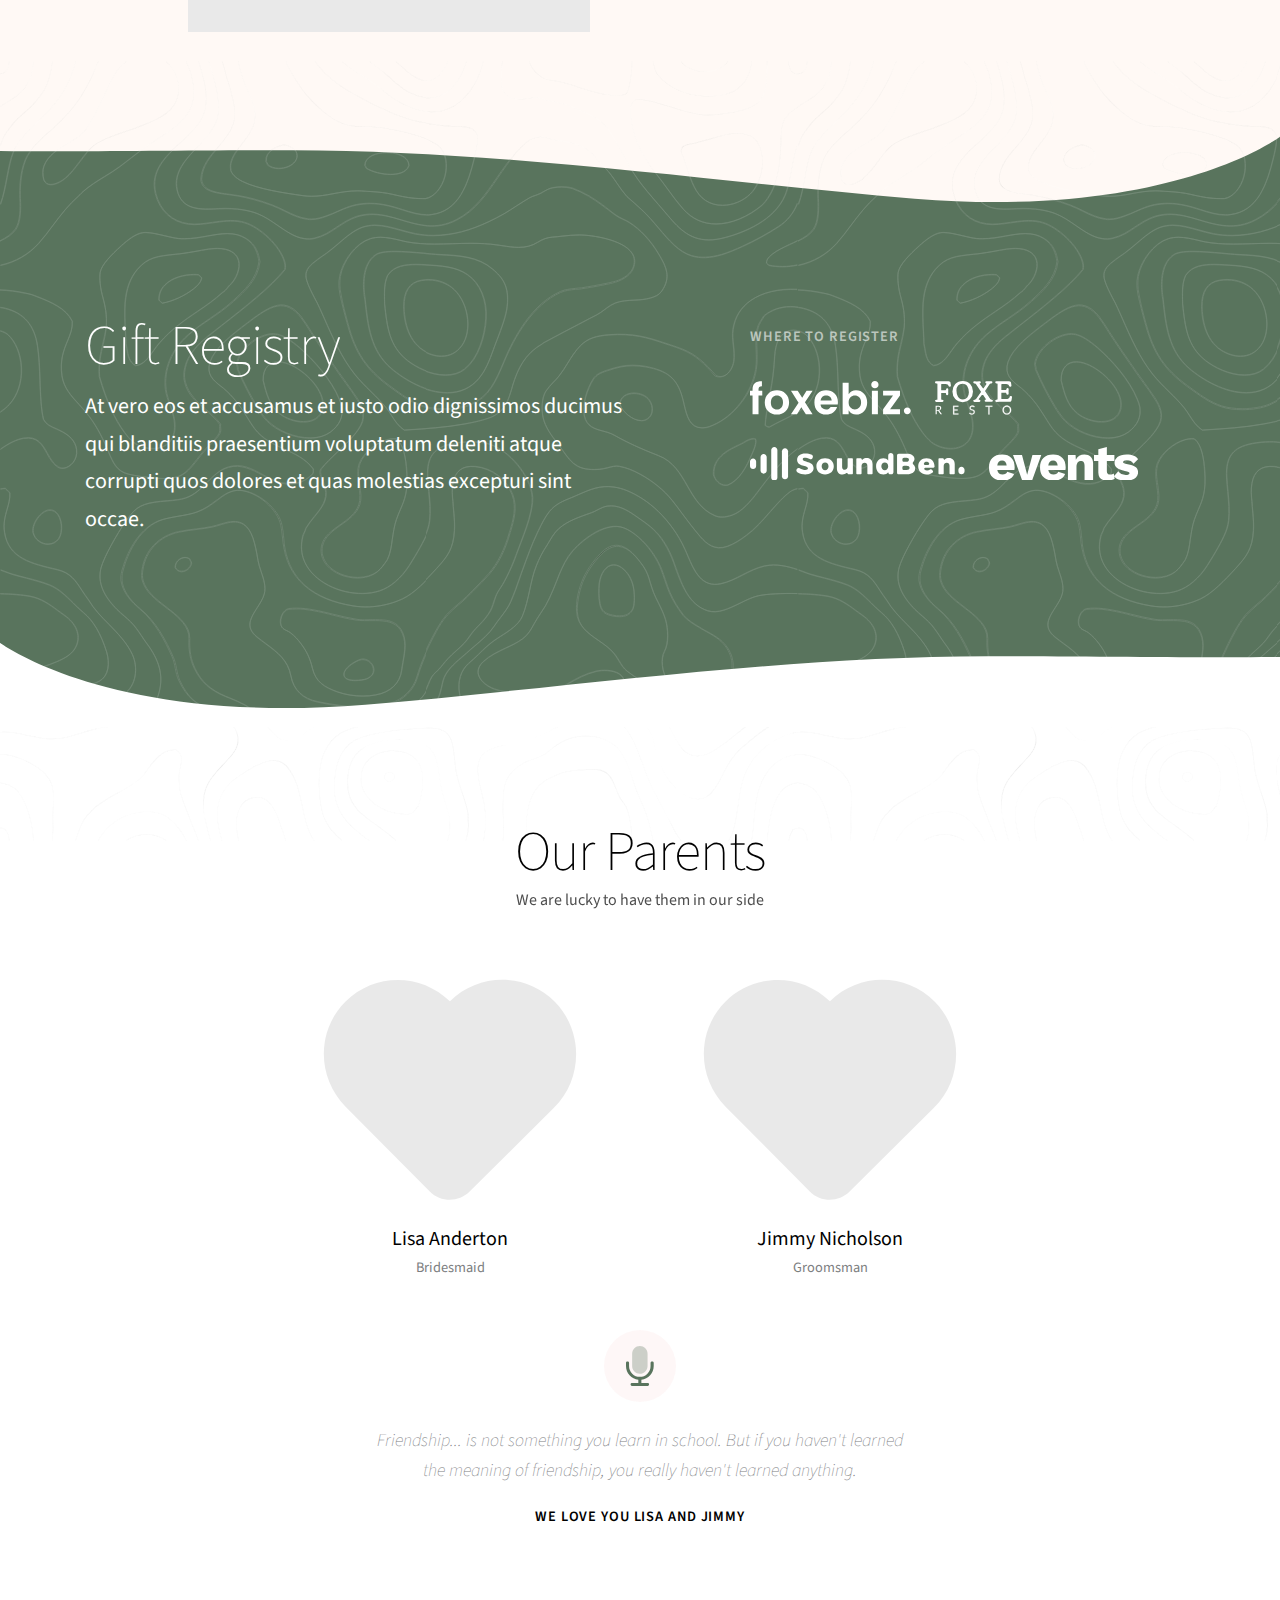
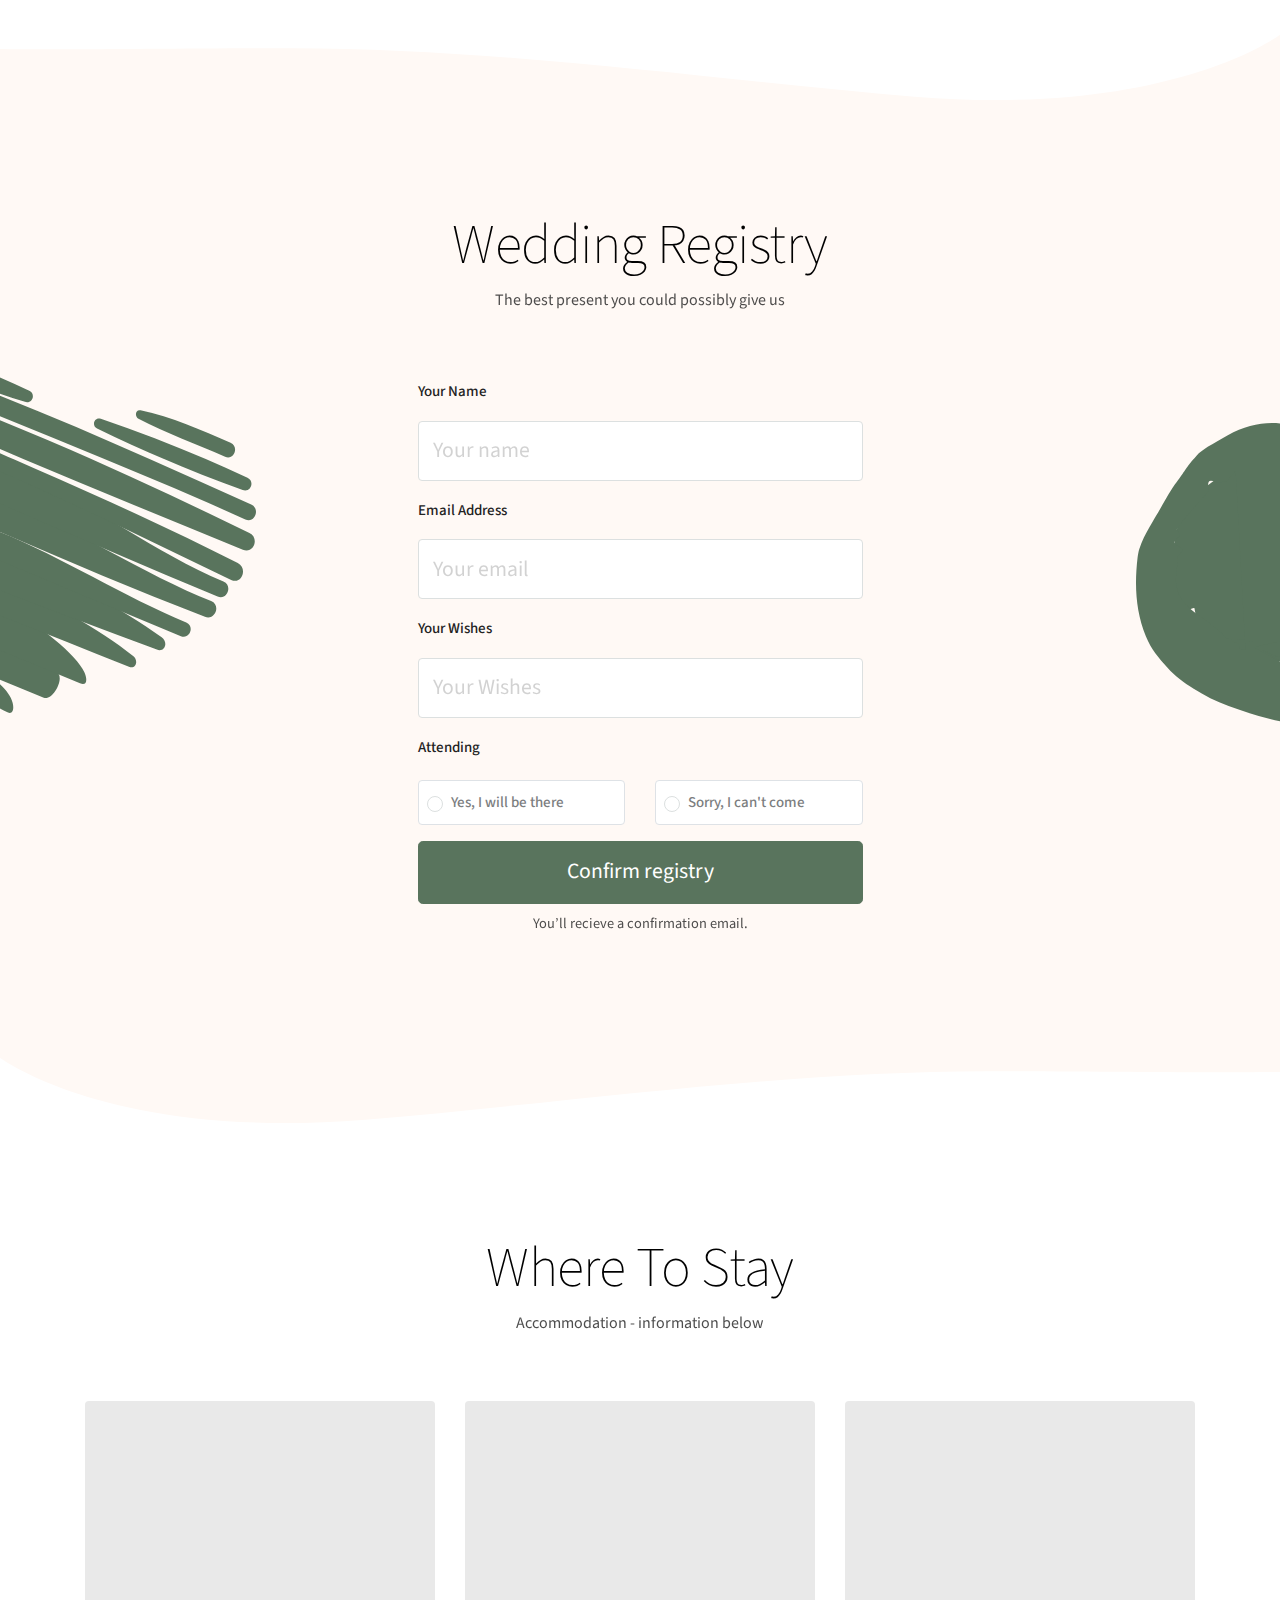
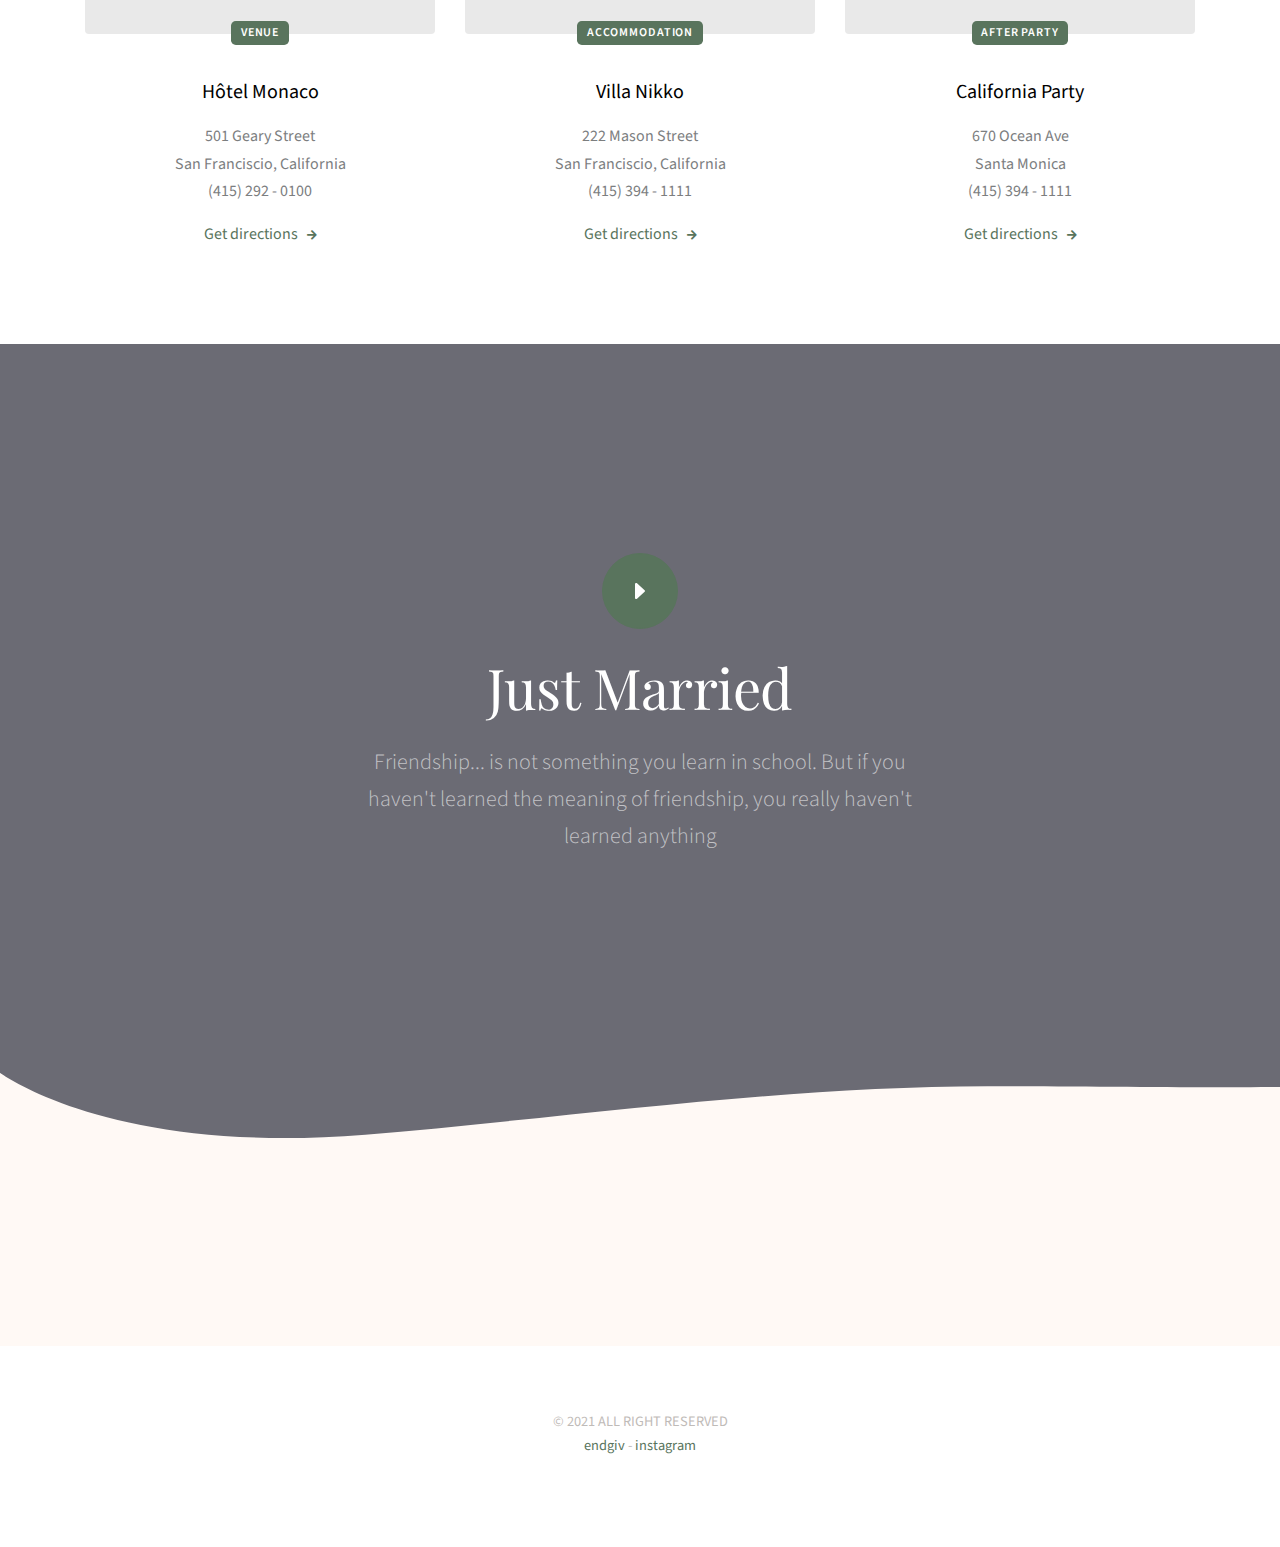
==== commit 899c5436: "dup index" ====
--- a/index.html
+++ b/index.html
@@ -32,8 +32,8 @@
          <!--Header-->
          <header class="header default">
             <div class="header-section">
-               <!--Container-->
-               <div class="container-fluid ">
+               <!--Container 1-->
+               <div class="container-fluid">
                   <nav class="navbar navbar-expand-lg header-navbar ml-0 ml-lg-5">
                      <a class=" navbar-brand navbar-logo scroll" href="#wrapper">
                      <img class="mb-0 logo-light" src="assets/svg/logo-light.svg" alt="">
@@ -44,36 +44,36 @@
                      </button>
                      <div class="nav-menu collapse navbar-collapse navbar-collapse justify-content-end mr-5 ">
                         <ul class=" navbar-nav  header-navbar-nav">
-                           <li><a class=" nav-link scroll" href="#resto">Get to know Me</a></li>
+                           <li><a class=" nav-link scroll d-none d-md-block" href="#wedding">Wedding</a></li>
+                           <li><a class=" nav-link scroll d-none d-md-block" href="#gallery">Gallery</a></li>
+                           <li><a class=" nav-link scroll d-none d-md-block" href="#gift">Gift Registry</a></li>
+                           <li><a class=" nav-link scroll d-none d-md-block" href="#friends">Friends</a></li>
+                           <li><a class=" nav-link scroll d-none d-md-block" href="#rsvp">Rsvp</a></li>
+                           <li><a class=" nav-link scroll d-none d-md-block" href="#location">Location</a></li>
+                           <li><a class=" nav-link scroll d-md-none" href="#resto">Get to know</a></li>
                            <li><a class=" nav-link scroll" href="/how-to-order.php">How to order?</a></li>
-                           <!-- <li><a class=" nav-link scroll" href="#wedding">Wedding</a></li>
-                           <li><a class=" nav-link scroll" href="#gallery">Gallery</a></li>
-                           <li><a class=" nav-link scroll" href="#gift">Gift Registry</a></li>
-                           <li><a class=" nav-link scroll" href="#friends">Friends</a></li>
-                           <li><a class=" nav-link scroll" href="#rsvp">Rsvp</a></li>
-                           <li><a class=" nav-link scroll" href="#location">Location</a></li> -->
                         </ul>
                      </div>
                   </nav>
                </div>
-               <!--End container-->
+               <!--End container 1-->
             </div>
             
             
          </header>
-         <!--Container-->
-         <div class="container-fluid ">
-            <nav class="navbar navbar-dark card card-body bg-primary navbar-expand d-md-none d-lg-none d-xl-none fixed-bottom justify-content-center show p-0">
+         <!--Bottom Navbar-->
+         
+            <nav class="navbar navbar-dark card card-body bg-primary navbar-expand d-md-none fixed-bottom justify-content-center show p-0 shadow-lg">
                   <ul class="navbar-nav nav-justified w-100 d-flex align-items-center">
-                     <li class="nav-item small"><a class=" nav-link text-center scroll" href="#resto">
+                     <li class="nav-item small"><a class=" nav-link text-center scroll" href="#wrapper">
+                        <span class="fi fi-rr-home"></span><br>
+                        <span class="small">Home</span></a></li>
+                     <li class="nav-item small "><a class=" nav-link text-center scroll" href="#resto">
                         <span class="fi fi-rr-calendar"></span><br>
                         <span class="small">Date</span></a></li>
-                     <li class="nav-item small "><a class=" nav-link text-center scroll" href="#wedding">
+                     <li class="nav-item card large"><a class=" nav-link text-center scroll text-primary" href="#wedding">
                         <span class="fi fi-rr-cake-wedding"></span><br>
                         <span class="small">Wedding</span></a></li>
-                     <li class="nav-item card large"><a class=" nav-link text-center scroll text-primary" href="#wrapper">
-                        <span class="fa fa-home "></span><br>
-                        <span class="small">Home</span></a></li>
                      <li class="nav-item small "><a class=" nav-link text-center scroll" href="#rsvp">
                         <span class="fi fi-rr-envelope"></span><br>
                         <span class="small">RSVP</span></a></li>
@@ -82,9 +82,32 @@
                         <span class="small">Location</span></a></li>
                   </ul>
             </nav>
-         </div>
-         <!--End container-->
+         
+         <!--End Bottom Navbar-->
          <!--End header-->
+         <!-- Modal -->
+<div class="modal fade btn-audio" id="personModal" tabindex="-1" role="dialog" aria-hidden="true">
+  <div class="modal-dialog" role="document">
+    <div class="modal-content">
+      <div class="modal-header font-secondary h4 text-center text-primary">
+        <div class="container-fluid">Invitation</div>
+      </div>
+      <div class="modal-body text-justify">
+         Dear, <b>Endra Aji Purnama</b>-<b>Section 1</b><br><br>
+         We would like to invite you to be a part of our new beginning.
+
+         Please join us on <b>6 November 2021</b> at <b>Villa Nusantara Syariah, Malang</b>.
+         Your presence will be valuable to us.
+         <br><br>
+         Regards,<br>Firda & Mahendra
+      </div>
+      <div class="modal-footer">
+        <button type="button" class="btn btn-primary container-fluid" data-dismiss="modal">Open</button>
+        <audio id="audio" src="assets/audio/audio.mp3" type="audio/mpeg" loop="true"></audio>
+      </div>
+    </div>
+  </div>
+</div>
          <!--Hero section-->
          <section class="gradient-overlay gradient-overlay-dark ">
             <img class="bg-image" src="assets/img/cover.jpg" alt="">
@@ -93,7 +116,7 @@
                <div class="row min-vh-80 align-items-center z-index-2 position-relative text-center">
                   <div class="col-12">
                      <h1 class="display-2  text-white mb-4">Firda &amp; Mahendra</h1>
-                     <p class="font-weight-300 text-light  lead mb-5 ">Saturday, 06 November 2021 - 28 Chalmers Street, Sydney. </p>
+                     <p class="font-weight-300 text-light  lead mb-5 ">Saturday, 06 November 2021 - Villa Nusantara Syariah, Malang. </p>
                      <a href="#rsvp" class="btn btn-primary btn-wide-sm btn-sm  scroll">RSVP</a>
                   </div>
                </div>
@@ -122,7 +145,7 @@
                   <div class="col-md-6 mb-5 mb-md-0">
                      <div class="pr-md-4">
                         <h1 class="font-secondary display-4">Save the date</h1>
-                        <p class="lead font-weight-300 text-dark-gray opacity-8">Saturday May 30th, 2019 - 28 Chalmers Street, Sydney.</p>
+                        <p class="lead font-weight-300 text-dark-gray opacity-8">Saturday 07 November 2021 - Villa Nusantara Syariah, Malang.</p>
                         <p class="mb-4 pr-5">At vero eos et accusamus et iusto odio dignissimos ducimus qui blanditiis praesentium voluptatum deleniti atque corrupti quos dolores et quas molestias excepturi sint occae.</p>
                         <div class="countdown row text-center"></div>
                      </div>
@@ -428,10 +451,8 @@
                         </div>
                         <h5 class="mb-0 text-white">Wedding Party</h5>
                         <h6 class="mb-5 text-white">17:00h - 19:00</h6>
-                        <p class="text-align-center">Villa Nikko
-                           <br>501 Route de Geary
-                           <br>San Franciscio
-                           <br>(415) 292 - 0100
+                        <p class="text-align-center">Villa Nusantara Syariah
+                           <br>Jl. Argobimo No.29, Krajan, Ketindan, Kec. Lawang, Malang, Jawa Timur
                         </p>
                      </div>
                   </div>
@@ -887,7 +908,7 @@
                <div class="row justify-content-center">
                   <div class="col">
                      <div class=" mb-5 pb-5">
-                        <h1 class="display-4 mb-0">Our Best Friends</h1>
+                        <h1 class="display-4 mb-0">Our Parents</h1>
                         <p class="w-md-40 mb-0 mx-auto text-dark-gray opacity-8 ">We are lucky to have them in our side</p>
                      </div>
                   </div>
@@ -993,6 +1014,10 @@
                         <div class="form-group">
                            <label>Email Address</label>
                            <input name="email" type="email" class="form-control form-control-lg" placeholder="Your email">
+                        </div>
+                        <div class="form-group">
+                           <label >Your Wishes</label>
+                           <input name="wishes" type="text" class="form-control form-control-lg" placeholder="Your Wishes">
                         </div>
                         <div class="row">
                            <div class="col-12">
--- a/css/main.css
+++ b/css/main.css
@@ -388,7 +388,7 @@
     -o-transition: all 0.3s ease 0s;
 }
 .shadow-lg {
-  box-shadow: 0 0 40px rgba(38, 38, 38, 0.1) !important
+  box-shadow: 0 0 40px rgba(38, 38, 38, 0.25) !important
 }
 .font-size-11-5 {
     font-size: .71875rem;
